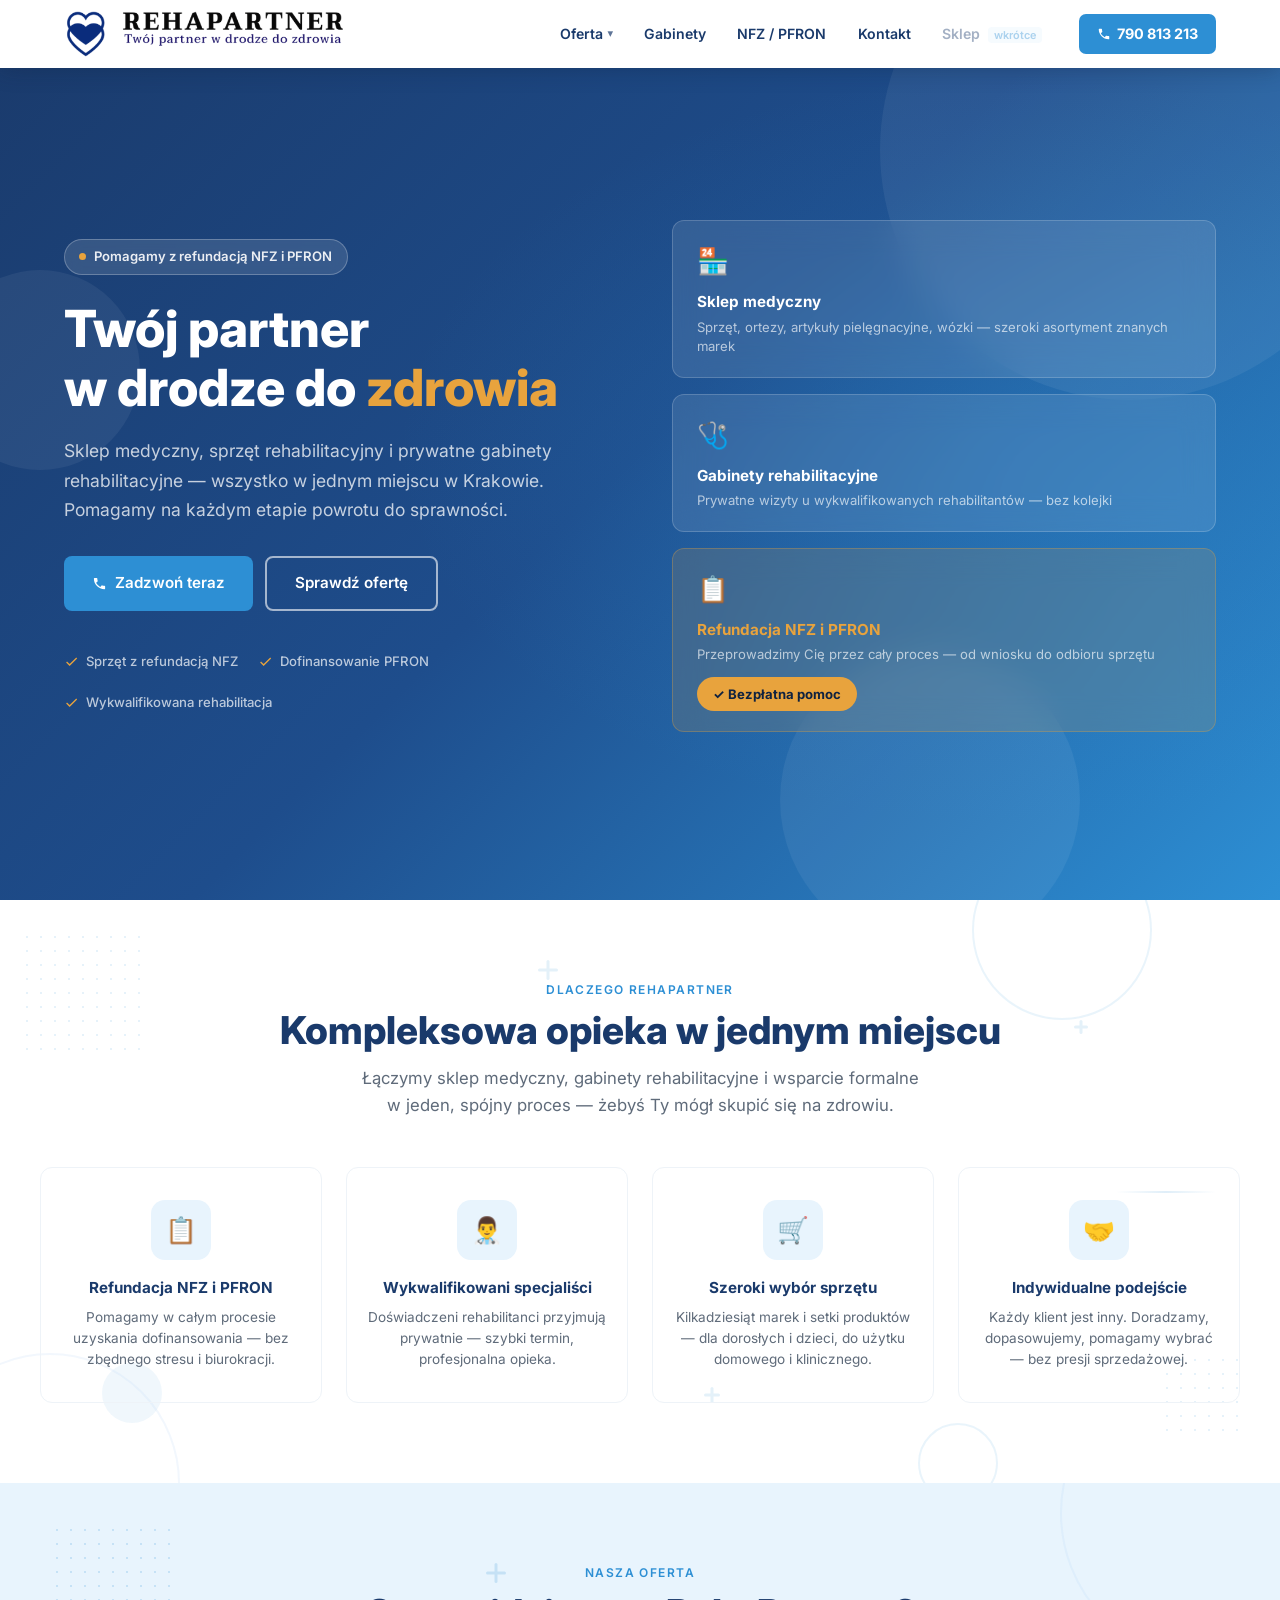
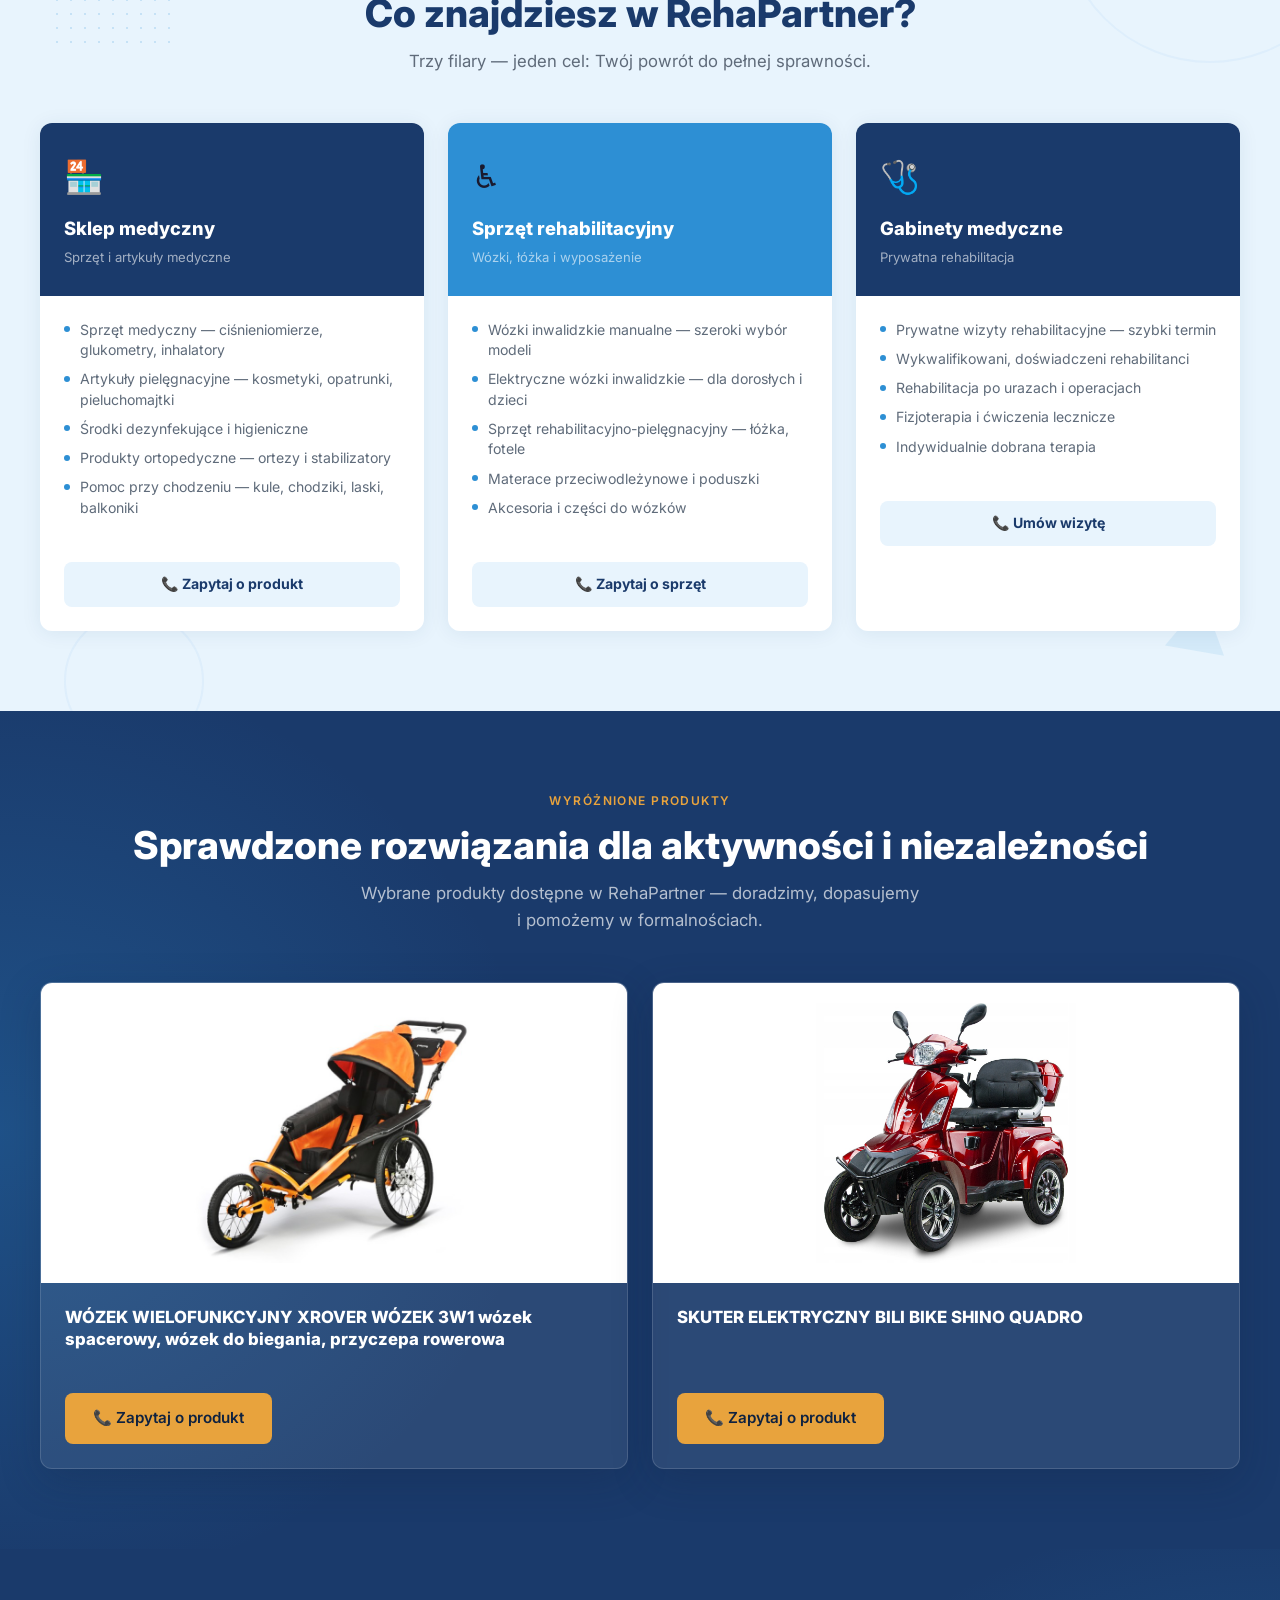
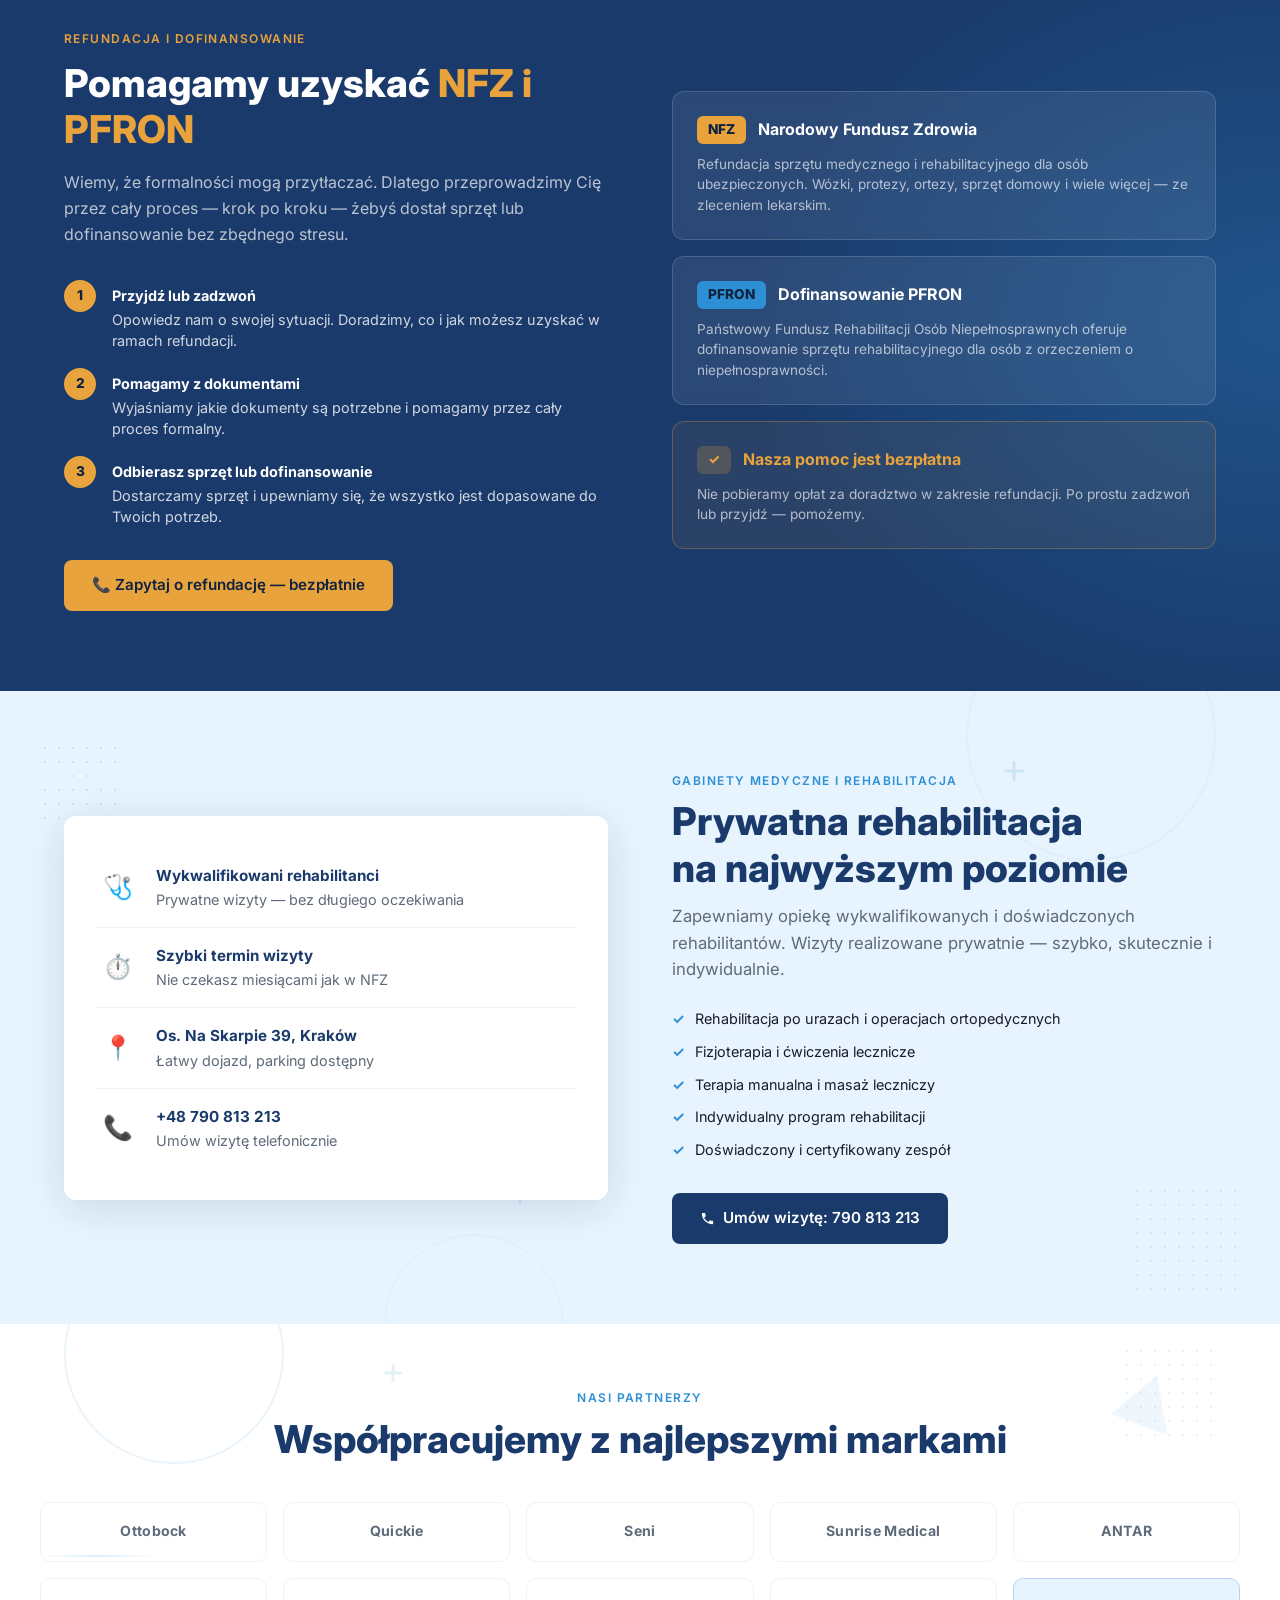
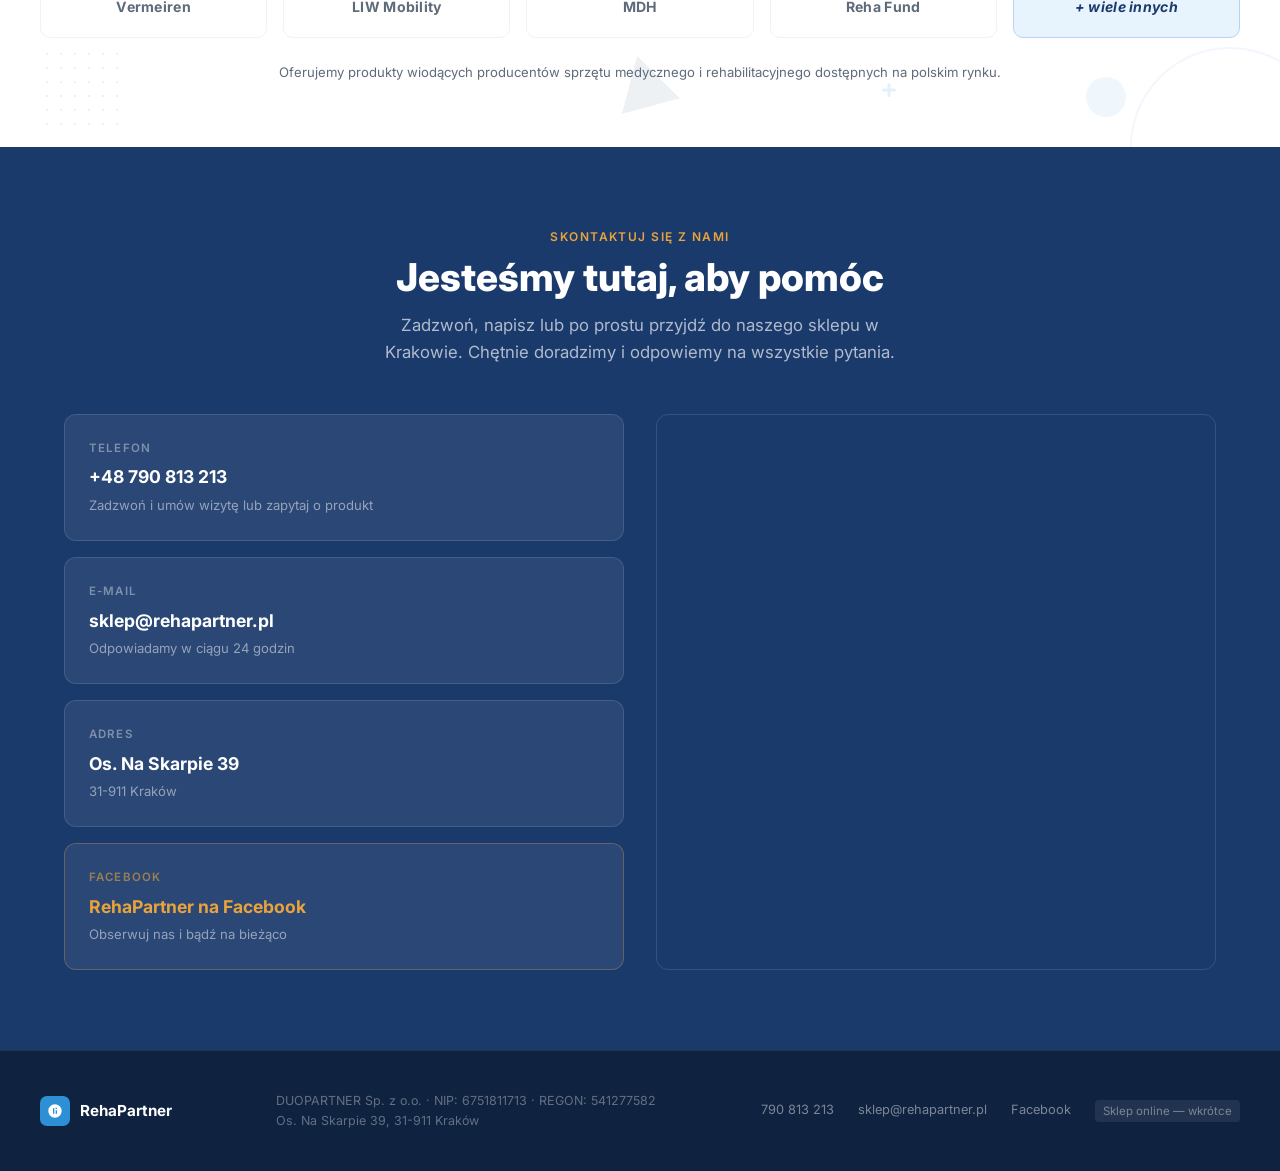
==== index.html @ 3d476398 "Rename rehapartner_index.html to index.html" ====
<!DOCTYPE html>
<html lang="pl">
<head>
  <meta charset="UTF-8" />
  <meta name="viewport" content="width=device-width, initial-scale=1.0" />
  <meta name="description" content="RehaPartner – sklep medyczny i gabinety rehabilitacyjne w Krakowie. Sprzęt ortopedyczny, wózki inwalidzkie, rehabilitacja prywatna. Pomagamy z refundacją NFZ i PFRON." />
  <title>RehaPartner – Sklep Medyczny i Gabinety Rehabilitacyjne | Kraków</title>
  <link rel="preconnect" href="https://fonts.googleapis.com" />
  <link rel="preconnect" href="https://fonts.gstatic.com" crossorigin />
  <link href="https://fonts.googleapis.com/css2?family=Inter:wght@400;500;600;700;800&display=swap" rel="stylesheet" />
  <style>
    /* ===================== RESET & ROOT ===================== */
    *, *::before, *::after { box-sizing: border-box; margin: 0; padding: 0; }
    :root {
      --navy:       #1A3A6B;
      --navy-dark:  #0F2240;
      --blue:       #2D8FD4;
      --blue-light: #E8F4FD;
      --blue-mid:   #B5D4F4;
      --white:      #FFFFFF;
      --text:       #1A1A2E;
      --text-muted: #5F6B7A;
      --gold:       #E8A33D;
      --radius:     12px;
      --shadow:     0 2px 20px rgba(26,58,107,0.08);
      --shadow-md:  0 8px 40px rgba(26,58,107,0.14);
      --transition: 0.22s ease;
      --font: 'Inter', system-ui, sans-serif;
    }
    html { scroll-behavior: smooth; }
    body { font-family: var(--font); color: var(--text); background: var(--white); line-height: 1.6; overflow-x: hidden; }
    img { max-width: 100%; display: block; }
    a { text-decoration: none; color: inherit; }
    ul { list-style: none; }

    /* ===================== TYPOGRAPHY ===================== */
    .eyebrow { font-size: 0.75rem; font-weight: 600; letter-spacing: 0.12em; text-transform: uppercase; color: var(--blue); margin-bottom: 0.5rem; }
    .section-title { font-size: clamp(1.6rem, 3vw, 2.4rem); font-weight: 800; color: var(--navy); line-height: 1.2; }
    .section-desc { font-size: 1.05rem; color: var(--text-muted); margin-top: 0.75rem; max-width: 560px; }

    /* ===================== BUTTONS ===================== */
    .btn { display: inline-flex; align-items: center; gap: 0.5rem; padding: 0.85rem 1.75rem; border-radius: 8px; font-weight: 600; font-size: 0.95rem; transition: all var(--transition); cursor: pointer; border: none; }
    .btn-primary { background: var(--blue); color: var(--white); }
    .btn-primary:hover { background: #2278b8; transform: translateY(-1px); box-shadow: 0 6px 24px rgba(45,143,212,0.35); }
    .btn-outline { background: transparent; color: var(--white); border: 2px solid rgba(255,255,255,0.6); }
    .btn-outline:hover { background: rgba(255,255,255,0.1); border-color: var(--white); }
    .btn-navy { background: var(--navy); color: var(--white); }
    .btn-navy:hover { background: var(--navy-dark); transform: translateY(-1px); }

    /* ===================== NAVBAR ===================== */
    .navbar {
      position: fixed; top: 0; left: 0; right: 0; z-index: 1000;
      background: var(--white);
      box-shadow: 0 2px 20px rgba(26,58,107,0.12);
      transition: all var(--transition);
    }
    .nav-inner {
      max-width: 1200px; margin: 0 auto; padding: 0 1.5rem;
      display: flex; align-items: center; gap: 1rem;
      height: 68px;
    }
    .nav-logo { display: flex; align-items: center; margin-right: auto; min-width: 0; }
    .nav-logo-img { width: clamp(190px, 22vw, 285px); height: auto; display: block; }
    .nav-links { display: flex; align-items: center; gap: 0.25rem; }
    .nav-link { padding: 0.5rem 0.85rem; color: var(--navy); font-size: 0.88rem; font-weight: 600; border-radius: 6px; transition: all var(--transition); white-space: nowrap; position: relative; }
    .nav-link:hover { color: var(--blue); background: var(--blue-light); }
    .nav-dropdown { position: relative; }
    .nav-dropdown-toggle { cursor: pointer; display: flex; align-items: center; gap: 0.3rem; }
    .nav-dropdown-toggle::after { content: '▾'; font-size: 0.7rem; opacity: 0.7; }
    .nav-dropdown-menu {
      position: absolute; top: calc(100% + 8px); left: 0;
      background: var(--white); border-radius: var(--radius); min-width: 210px;
      box-shadow: var(--shadow-md); overflow: hidden;
      opacity: 0; pointer-events: none; transform: translateY(-6px);
      transition: all var(--transition);
    }
    .nav-dropdown:hover .nav-dropdown-menu,
    .nav-dropdown.open .nav-dropdown-menu { opacity: 1; pointer-events: auto; transform: translateY(0); }
    .nav-dropdown-item { display: flex; align-items: center; gap: 0.6rem; padding: 0.75rem 1rem; color: var(--text); font-size: 0.88rem; font-weight: 500; transition: background var(--transition); }
    .nav-dropdown-item:hover { background: var(--blue-light); color: var(--navy); }
    .nav-dropdown-item-icon { width: 28px; height: 28px; background: var(--blue-light); border-radius: 6px; display: flex; align-items: center; justify-content: center; font-size: 0.85rem; flex-shrink: 0; }
    .nav-soon { font-size: 0.68rem; background: var(--blue-light); color: var(--blue); padding: 1px 6px; border-radius: 4px; margin-left: 0.25rem; }
    .nav-cta { display: flex; align-items: center; gap: 0.4rem; background: var(--blue); color: var(--white); padding: 0.55rem 1.1rem; border-radius: 7px; font-weight: 700; font-size: 0.9rem; transition: all var(--transition); white-space: nowrap; margin-left: 0.5rem; }
    .nav-cta:hover { background: #2278b8; transform: translateY(-1px); }
    .hamburger { display: none; flex-direction: column; gap: 5px; cursor: pointer; padding: 6px; margin-left: auto; }
    .hamburger span { width: 24px; height: 2px; background: var(--navy); border-radius: 2px; transition: all var(--transition); }
    .mobile-menu { display: none; background: var(--white); padding: 1rem 1.5rem 1.5rem; flex-direction: column; gap: 0.25rem; box-shadow: 0 16px 30px rgba(26,58,107,0.12); border-top: 1px solid #EEF3F8; }
    .mobile-menu.open { display: flex; }
    .mobile-link { color: var(--navy); padding: 0.65rem 0; font-size: 0.95rem; font-weight: 600; border-bottom: 1px solid #EEF3F8; }
    .mobile-link:last-child { border-bottom: none; }
    .mobile-cta { margin-top: 0.75rem; background: var(--blue); color: var(--white); text-align: center; padding: 0.85rem; border-radius: 8px; font-weight: 700; font-size: 1rem; }

    /* ===================== HERO ===================== */
    .hero {
      min-height: 100vh;
      background: linear-gradient(135deg, var(--navy) 0%, #1e4d8c 50%, #2D8FD4 100%);
      position: relative; overflow: hidden;
      display: flex; align-items: center; padding-top: 68px;
    }
    .hero::before {
      content: '';
      position: absolute; inset: 0;
      background: radial-gradient(ellipse 70% 60% at 80% 50%, rgba(45,143,212,0.25) 0%, transparent 70%);
      pointer-events: none;
    }
    .hero-shapes { position: absolute; inset: 0; pointer-events: none; overflow: hidden; }
    .hero-shape { position: absolute; border-radius: 50%; opacity: 0.06; background: var(--white); }
    .hero-shape-1 { width: 500px; height: 500px; top: -100px; right: -100px; }
    .hero-shape-2 { width: 300px; height: 300px; bottom: -50px; right: 200px; }
    .hero-shape-3 { width: 200px; height: 200px; top: 30%; left: -60px; }
    .hero-inner { max-width: 1200px; margin: 0 auto; padding: 5rem 1.5rem 6rem; display: grid; grid-template-columns: 1fr 1fr; gap: 4rem; align-items: center; position: relative; z-index: 1; }
    .hero-badge { display: inline-flex; align-items: center; gap: 0.5rem; background: rgba(255,255,255,0.12); border: 1px solid rgba(255,255,255,0.25); border-radius: 100px; padding: 0.4rem 0.9rem; font-size: 0.82rem; font-weight: 600; color: rgba(255,255,255,0.9); margin-bottom: 1.5rem; backdrop-filter: blur(8px); }
    .hero-badge-dot { width: 7px; height: 7px; background: var(--gold); border-radius: 50%; flex-shrink: 0; }
    .hero-title { font-size: clamp(2rem, 4vw, 3.2rem); font-weight: 800; color: var(--white); line-height: 1.15; margin-bottom: 1.25rem; }
    .hero-title span { color: var(--gold); }
    .hero-subtitle { font-size: 1.1rem; color: rgba(255,255,255,0.75); line-height: 1.65; margin-bottom: 2rem; }
    .hero-actions { display: flex; flex-wrap: wrap; gap: 0.75rem; margin-bottom: 2.5rem; }
    .hero-trust { display: flex; flex-wrap: wrap; gap: 1.25rem; }
    .hero-trust-item { display: flex; align-items: center; gap: 0.45rem; font-size: 0.82rem; color: rgba(255,255,255,0.7); font-weight: 500; }
    .hero-trust-item svg { width: 15px; height: 15px; fill: var(--gold); flex-shrink: 0; }
    .hero-visual { display: flex; flex-direction: column; gap: 1rem; }
    .hero-card { background: rgba(255,255,255,0.1); backdrop-filter: blur(16px); border: 1px solid rgba(255,255,255,0.18); border-radius: var(--radius); padding: 1.25rem 1.5rem; }
    .hero-card-icon { font-size: 1.6rem; margin-bottom: 0.5rem; }
    .hero-card-title { font-size: 0.95rem; font-weight: 700; color: var(--white); margin-bottom: 0.2rem; }
    .hero-card-desc { font-size: 0.82rem; color: rgba(255,255,255,0.65); line-height: 1.5; }
    .hero-nfz-pill { display: inline-flex; align-items: center; gap: 0.5rem; background: var(--gold); color: var(--navy-dark); border-radius: 100px; padding: 0.4rem 1rem; font-size: 0.82rem; font-weight: 700; margin-top: 0.75rem; }

    /* Wave divider */
    .wave-divider { display: block; width: 100%; overflow: hidden; line-height: 0; background: var(--navy); }
    .wave-divider svg { width: 100%; height: 60px; display: block; }

    /* ===================== SECTIONS SHARED ===================== */
    .section { padding: 5rem 1.5rem; }
    .section-inner { max-width: 1200px; margin: 0 auto; }
    .section-header { margin-bottom: 3rem; }
    .section-header.centered { text-align: center; }
    .section-header.centered .section-desc { margin: 0.75rem auto 0; }

    /* ===================== WYRÓŻNIKI ===================== */
    .features { background: var(--white); }
    .features-grid { display: grid; grid-template-columns: repeat(4, 1fr); gap: 1.5rem; }
    .feature-card { text-align: center; padding: 2rem 1.25rem; border-radius: var(--radius); border: 1px solid #EEF3F8; transition: all var(--transition); }
    .feature-card:hover { box-shadow: var(--shadow-md); transform: translateY(-3px); border-color: var(--blue-mid); }
    .feature-icon { width: 60px; height: 60px; background: var(--blue-light); border-radius: 14px; display: flex; align-items: center; justify-content: center; margin: 0 auto 1rem; font-size: 1.6rem; }
    .feature-title { font-size: 0.95rem; font-weight: 700; color: var(--navy); margin-bottom: 0.4rem; }
    .feature-desc { font-size: 0.85rem; color: var(--text-muted); line-height: 1.55; }

    /* ===================== OFERTA ===================== */
    .oferta { background: var(--blue-light); position: relative; }
    .oferta .section-inner { position: relative; z-index: 1; }
    .oferta-grid { display: grid; grid-template-columns: repeat(3, 1fr); gap: 1.5rem; }
    .oferta-card { background: var(--white); border-radius: var(--radius); overflow: hidden; box-shadow: var(--shadow); transition: all var(--transition); }
    .oferta-card:hover { transform: translateY(-4px); box-shadow: var(--shadow-md); }
    .oferta-card-top { background: var(--navy); padding: 1.75rem 1.5rem; }
    .oferta-card-icon { font-size: 2rem; margin-bottom: 0.75rem; }
    .oferta-card-title { font-size: 1.15rem; font-weight: 800; color: var(--white); }
    .oferta-card-subtitle { font-size: 0.82rem; color: rgba(255,255,255,0.6); margin-top: 0.2rem; }
    .oferta-card-body { padding: 1.5rem; }
    .oferta-list { display: flex; flex-direction: column; gap: 0.55rem; }
    .oferta-list li { display: flex; align-items: flex-start; gap: 0.6rem; font-size: 0.88rem; color: var(--text-muted); line-height: 1.45; }
    .oferta-list li::before { content: ''; width: 6px; height: 6px; background: var(--blue); border-radius: 50%; flex-shrink: 0; margin-top: 0.45em; }
    .oferta-card-cta { display: block; margin: 1.25rem 1.5rem 1.5rem; padding: 0.7rem; background: var(--blue-light); color: var(--navy); font-weight: 700; font-size: 0.88rem; border-radius: 8px; text-align: center; transition: all var(--transition); }
    .oferta-card-cta:hover { background: var(--blue); color: var(--white); }

    /* ===================== NFZ BANER ===================== */
    .nfz-section { background: var(--navy); position: relative; overflow: hidden; }
    .nfz-section::before { content: ''; position: absolute; inset: 0; background: radial-gradient(ellipse 60% 80% at 100% 50%, rgba(45,143,212,0.3) 0%, transparent 70%); pointer-events: none; }
    .nfz-inner { max-width: 1200px; margin: 0 auto; padding: 5rem 1.5rem; position: relative; z-index: 1; display: grid; grid-template-columns: 1fr 1fr; gap: 4rem; align-items: center; }
    .nfz-eyebrow { font-size: 0.75rem; font-weight: 600; letter-spacing: 0.12em; text-transform: uppercase; color: var(--gold); margin-bottom: 0.75rem; }
    .nfz-title { font-size: clamp(1.6rem, 3vw, 2.4rem); font-weight: 800; color: var(--white); line-height: 1.2; margin-bottom: 1rem; }
    .nfz-title span { color: var(--gold); }
    .nfz-desc { font-size: 1rem; color: rgba(255,255,255,0.7); line-height: 1.65; margin-bottom: 2rem; }
    .nfz-steps { display: flex; flex-direction: column; gap: 1rem; margin-bottom: 2rem; }
    .nfz-step { display: flex; align-items: flex-start; gap: 1rem; }
    .nfz-step-num { width: 32px; height: 32px; background: var(--gold); color: var(--navy-dark); border-radius: 50%; display: flex; align-items: center; justify-content: center; font-weight: 800; font-size: 0.85rem; flex-shrink: 0; }
    .nfz-step-text { font-size: 0.9rem; color: rgba(255,255,255,0.8); line-height: 1.5; padding-top: 0.35rem; }
    .nfz-step-text strong { color: var(--white); display: block; font-weight: 700; margin-bottom: 0.1rem; }
    .nfz-cards { display: flex; flex-direction: column; gap: 1rem; }
    .nfz-card { background: rgba(255,255,255,0.08); border: 1px solid rgba(255,255,255,0.15); border-radius: var(--radius); padding: 1.5rem; backdrop-filter: blur(8px); }
    .nfz-card-header { display: flex; align-items: center; gap: 0.75rem; margin-bottom: 0.6rem; }
    .nfz-card-badge { background: var(--gold); color: var(--navy-dark); font-weight: 800; font-size: 0.85rem; padding: 0.2rem 0.7rem; border-radius: 6px; }
    .nfz-card-title { font-weight: 700; color: var(--white); font-size: 1rem; }
    .nfz-card-desc { font-size: 0.85rem; color: rgba(255,255,255,0.65); line-height: 1.5; }

    /* ===================== WYRÓŻNIONE PRODUKTY ===================== */
    .featured-products { background: var(--navy); position: relative; overflow: hidden; }
    .featured-products::before { content: ''; position: absolute; inset: 0; background: radial-gradient(ellipse 60% 80% at 0% 50%, rgba(45,143,212,0.28) 0%, transparent 70%); pointer-events: none; }
    .featured-products .section-inner { position: relative; z-index: 1; }
    .featured-products .section-title { color: var(--white); }
    .featured-products .section-desc { color: rgba(255,255,255,0.68); }
    .featured-grid { display: grid; grid-template-columns: repeat(2, 1fr); gap: 1.5rem; }
    .featured-card { background: rgba(255,255,255,0.08); border: 1px solid rgba(255,255,255,0.14); border-radius: var(--radius); overflow: hidden; box-shadow: 0 12px 40px rgba(15,34,64,0.24); transition: all var(--transition); }
    .featured-card:hover { transform: translateY(-4px); background: rgba(255,255,255,0.11); border-color: rgba(255,255,255,0.22); }
    .featured-image { height: 300px; background: var(--white); overflow: hidden; }
    .featured-image img { width: 100%; height: 100%; object-fit: contain; padding: 1.25rem; }
    .featured-body { padding: 1.5rem; display: flex; flex-direction: column; align-items: flex-start; gap: 1.25rem; }
    .featured-title { min-height: 3.9em; font-size: 1.05rem; font-weight: 800; color: var(--white); line-height: 1.3; }
    .featured-card .btn { background: var(--gold); color: var(--navy-dark); }
    .featured-card .btn:hover { background: #f0b45a; box-shadow: 0 6px 24px rgba(232,163,61,0.28); }

    /* ===================== MARKI ===================== */
    .marki { background: var(--white); padding: 4rem 1.5rem; }
    .marki-inner { max-width: 1200px; margin: 0 auto; }
    .marki-header { text-align: center; margin-bottom: 2.5rem; }
    .marki-grid { display: grid; grid-template-columns: repeat(5, 1fr); gap: 1rem; align-items: center; }
    .marka-item { display: flex; align-items: center; justify-content: center; padding: 1rem 1.5rem; border: 1px solid #EEF3F8; border-radius: 10px; font-weight: 700; font-size: 0.88rem; color: var(--text-muted); transition: all var(--transition); min-height: 60px; letter-spacing: 0.02em; }
    .marka-item:hover { border-color: var(--blue-mid); color: var(--navy); background: var(--blue-light); }
    .marki-note { text-align: center; margin-top: 1.5rem; font-size: 0.82rem; color: var(--text-muted); }

    /* ===================== GABINETY ===================== */
    .gabinety { background: var(--blue-light); position: relative; }
    .gabinety-inner { max-width: 1200px; margin: 0 auto; padding: 5rem 1.5rem; display: grid; grid-template-columns: 1fr 1fr; gap: 4rem; align-items: center; position: relative; z-index: 1; }
    .gabinety-visual { background: var(--white); border-radius: var(--radius); padding: 2rem; box-shadow: var(--shadow-md); }
    .gabinety-stat { display: flex; align-items: center; gap: 1rem; padding: 1rem 0; border-bottom: 1px solid #EEF3F8; }
    .gabinety-stat:last-child { border-bottom: none; }
    .gabinety-stat-icon { font-size: 1.5rem; width: 44px; text-align: center; flex-shrink: 0; }
    .gabinety-stat-text { font-size: 0.9rem; color: var(--text-muted); }
    .gabinety-stat-text strong { display: block; color: var(--navy); font-weight: 700; font-size: 0.95rem; }
    .gabinety-content .section-desc { margin-bottom: 1.5rem; }
    .gabinety-features { display: flex; flex-direction: column; gap: 0.6rem; margin-bottom: 2rem; }
    .gabinety-feature { display: flex; align-items: center; gap: 0.6rem; font-size: 0.9rem; color: var(--text); }
    .gabinety-feature::before { content: '✓'; color: var(--blue); font-weight: 700; flex-shrink: 0; }

    /* ===================== KONTAKT ===================== */
    .kontakt { background: var(--navy); }
    .kontakt-inner { max-width: 1200px; margin: 0 auto; padding: 5rem 1.5rem; }
    .kontakt-header { text-align: center; margin-bottom: 3rem; }
    .kontakt-header .section-title { color: var(--white); }
    .kontakt-header .section-desc { color: rgba(255,255,255,0.65); margin: 0.75rem auto 0; }
    .kontakt-grid { display: grid; grid-template-columns: 1fr 1fr; gap: 2rem; }
    .kontakt-info { display: flex; flex-direction: column; gap: 1rem; }
    .kontakt-card { background: rgba(255,255,255,0.07); border: 1px solid rgba(255,255,255,0.12); border-radius: var(--radius); padding: 1.5rem; transition: all var(--transition); }
    .kontakt-card:hover { background: rgba(255,255,255,0.11); }
    .kontakt-card-label { font-size: 0.72rem; font-weight: 600; letter-spacing: 0.1em; text-transform: uppercase; color: rgba(255,255,255,0.4); margin-bottom: 0.4rem; }
    .kontakt-card-value { font-size: 1.1rem; font-weight: 700; color: var(--white); }
    .kontakt-card-value a { color: var(--white); }
    .kontakt-card-value a:hover { color: var(--gold); }
    .kontakt-card-sub { font-size: 0.82rem; color: rgba(255,255,255,0.5); margin-top: 0.2rem; }
    .kontakt-map { border-radius: var(--radius); overflow: hidden; height: 100%; min-height: 300px; border: 1px solid rgba(255,255,255,0.12); }
    .kontakt-map iframe { width: 100%; height: 100%; min-height: 300px; border: none; display: block; }

    /* ===================== FOOTER ===================== */
    .footer { background: var(--navy-dark); padding: 2.5rem 1.5rem; border-top: 1px solid rgba(255,255,255,0.08); }
    .footer-inner { max-width: 1200px; margin: 0 auto; display: flex; flex-wrap: wrap; align-items: center; justify-content: space-between; gap: 1.5rem; }
    .footer-logo { display: flex; align-items: center; gap: 0.6rem; }
    .footer-logo-icon { width: 30px; height: 30px; background: var(--blue); border-radius: 7px; display: flex; align-items: center; justify-content: center; }
    .footer-logo-icon svg { width: 16px; height: 16px; fill: white; }
    .footer-logo-name { font-weight: 700; color: var(--white); font-size: 0.95rem; }
    .footer-meta { font-size: 0.78rem; color: rgba(255,255,255,0.35); }
    .footer-links { display: flex; gap: 1.5rem; }
    .footer-link { font-size: 0.8rem; color: rgba(255,255,255,0.45); transition: color var(--transition); }
    .footer-link:hover { color: rgba(255,255,255,0.8); }
    .footer-soon { font-size: 0.72rem; background: rgba(255,255,255,0.08); color: rgba(255,255,255,0.4); padding: 2px 8px; border-radius: 4px; }

    /* ===================== RESPONSIVE ===================== */
    /* ===================== DEKORACYJNE TŁA ===================== */
    .bg-decor { position: absolute; pointer-events: none; overflow: hidden; inset: 0; z-index: 0; }
    .bg-decor > * { position: absolute; }

    /* Krzyżyki / plusy */
    .decor-cross { width: 20px; height: 20px; opacity: 0.12; }
    .decor-cross::before, .decor-cross::after { content: ''; position: absolute; background: var(--blue); border-radius: 2px; }
    .decor-cross::before { width: 100%; height: 3px; top: 50%; left: 0; transform: translateY(-50%); }
    .decor-cross::after  { width: 3px; height: 100%; left: 50%; top: 0; transform: translateX(-50%); }

    /* Kółka */
    .decor-circle { border-radius: 50%; border: 2px solid var(--blue); opacity: 0.1; }
    .decor-circle.filled { background: var(--blue); border: none; opacity: 0.07; }

    /* Siatka kropek */
    .decor-dots {
      width: 120px; height: 120px;
      background-image: radial-gradient(circle, var(--blue) 1.5px, transparent 1.5px);
      background-size: 14px 14px;
      opacity: 0.12;
    }

    /* Fala / łuk */
    .decor-arc { border-radius: 50%; border: 2px solid var(--blue-mid); opacity: 0.18; }

    /* Trójkąt */
    .decor-tri { width: 0; height: 0; opacity: 0.07; border-left: 30px solid transparent; border-right: 30px solid transparent; border-bottom: 52px solid var(--blue); }

    /* Linia */
    .decor-line { height: 2px; background: linear-gradient(90deg, transparent, var(--blue), transparent); opacity: 0.15; border-radius: 2px; }

    /* sekcje z position:relative dla bg-decor */
    .features, .marki { position: relative; }
    .features .section-inner, .marki .marki-inner { position: relative; z-index: 1; }

    @media (max-width: 1024px) {
      .features-grid { grid-template-columns: repeat(2, 1fr); }
      .marki-grid { grid-template-columns: repeat(3, 1fr); }
    }
    @media (max-width: 768px) {
      .nav-links, .nav-cta { display: none; }
      .hamburger { display: flex; }
      .hero-inner { grid-template-columns: 1fr; gap: 2rem; padding: 3rem 1.5rem 4rem; }
      .hero-visual { display: none; }
      .oferta-grid { grid-template-columns: 1fr; }
      .nfz-inner { grid-template-columns: 1fr; gap: 2rem; padding: 3rem 1.5rem; }
      .featured-grid { grid-template-columns: 1fr; }
      .featured-image { height: 260px; }
      .featured-title { min-height: auto; }
      .gabinety-inner { grid-template-columns: 1fr; gap: 2rem; padding: 3rem 1.5rem; }
      .kontakt-grid { grid-template-columns: 1fr; }
      .features-grid { grid-template-columns: 1fr 1fr; }
      .marki-grid { grid-template-columns: repeat(2, 1fr); }
      .footer-inner { flex-direction: column; text-align: center; }
      .footer-links { flex-wrap: wrap; justify-content: center; }
    }
    @media (max-width: 480px) {
      .features-grid { grid-template-columns: 1fr; }
      .hero-title { font-size: 1.85rem; }
      .hero-actions { flex-direction: column; }
      .hero-actions .btn { justify-content: center; }
    }
    @media (prefers-reduced-motion: reduce) {
      *, *::before, *::after { transition: none !important; animation: none !important; }
    }
  </style>
</head>
<body>

<!-- ==================== NAVBAR ==================== -->
<nav class="navbar" id="navbar">
  <div class="nav-inner">
    <a href="#" class="nav-logo" aria-label="RehaPartner – strona główna">
      <img class="nav-logo-img" src="[data-uri]" alt="RehaPartner – Twój partner w drodze do zdrowia" />
    </a>

    <ul class="nav-links">
      <li class="nav-dropdown">
        <span class="nav-link nav-dropdown-toggle">Oferta</span>
        <div class="nav-dropdown-menu">
          <a href="#gabinety" class="nav-dropdown-item">
            <span class="nav-dropdown-item-icon">🩺</span> Gabinety rehabilitacyjne
          </a>
          <a href="#oferta" class="nav-dropdown-item">
            <span class="nav-dropdown-item-icon">♿</span> Sprzęt rehabilitacyjny
          </a>
        </div>
      </li>
      <li><a href="#gabinety" class="nav-link">Gabinety</a></li>
      <li><a href="#nfz" class="nav-link">NFZ / PFRON</a></li>
      <li><a href="#kontakt" class="nav-link">Kontakt</a></li>
      <li>
        <a href="#" class="nav-link" style="opacity:0.4; pointer-events:none;">
          Sklep <span class="nav-soon">wkrótce</span>
        </a>
      </li>
    </ul>

    <a href="tel:+48790813213" class="nav-cta">
      <svg width="14" height="14" viewBox="0 0 24 24" fill="white"><path d="M6.6 10.8c1.4 2.8 3.8 5.1 6.6 6.6l2.2-2.2c.3-.3.7-.4 1-.2 1.1.4 2.3.6 3.6.6.6 0 1 .4 1 1V20c0 .6-.4 1-1 1-9.4 0-17-7.6-17-17 0-.6.4-1 1-1h3.5c.6 0 1 .4 1 1 0 1.3.2 2.5.6 3.6.1.3 0 .7-.2 1L6.6 10.8z"/></svg>
      790 813 213
    </a>

    <button class="hamburger" id="hamburger" aria-label="Menu" aria-expanded="false">
      <span></span><span></span><span></span>
    </button>
  </div>

  <div class="mobile-menu" id="mobile-menu">
    <a href="#gabinety" class="mobile-link">🩺 Gabinety rehabilitacyjne</a>
    <a href="#nfz" class="mobile-link">📋 NFZ / PFRON</a>
    <a href="#marki" class="mobile-link">🏷️ Nasze marki</a>
    <a href="#kontakt" class="mobile-link">📍 Kontakt</a>
    <a href="tel:+48790813213" class="mobile-cta">📞 Zadzwoń: 790 813 213</a>
  </div>
</nav>

<!-- ==================== HERO ==================== -->
<section class="hero" id="hero">
  <div class="hero-shapes">
    <div class="hero-shape hero-shape-1"></div>
    <div class="hero-shape hero-shape-2"></div>
    <div class="hero-shape hero-shape-3"></div>
  </div>
  <div class="hero-inner">
    <div class="hero-content">
      <div class="hero-badge">
        <span class="hero-badge-dot"></span>
        Pomagamy z refundacją NFZ i PFRON
      </div>
      <h1 class="hero-title">
        Twój partner<br>
        w drodze do <span>zdrowia</span>
      </h1>
      <p class="hero-subtitle">
        Sklep medyczny, sprzęt rehabilitacyjny i prywatne gabinety rehabilitacyjne — wszystko w jednym miejscu w Krakowie. Pomagamy na każdym etapie powrotu do sprawności.
      </p>
      <div class="hero-actions">
        <a href="tel:+48790813213" class="btn btn-primary">
          <svg width="15" height="15" viewBox="0 0 24 24" fill="currentColor"><path d="M6.6 10.8c1.4 2.8 3.8 5.1 6.6 6.6l2.2-2.2c.3-.3.7-.4 1-.2 1.1.4 2.3.6 3.6.6.6 0 1 .4 1 1V20c0 .6-.4 1-1 1-9.4 0-17-7.6-17-17 0-.6.4-1 1-1h3.5c.6 0 1 .4 1 1 0 1.3.2 2.5.6 3.6.1.3 0 .7-.2 1L6.6 10.8z"/></svg>
          Zadzwoń teraz
        </a>
        <a href="#oferta" class="btn btn-outline">Sprawdź ofertę</a>
      </div>
      <div class="hero-trust">
        <span class="hero-trust-item">
          <svg viewBox="0 0 24 24"><path d="M9 16.17L4.83 12l-1.42 1.41L9 19 21 7l-1.41-1.41z"/></svg>
          Sprzęt z refundacją NFZ
        </span>
        <span class="hero-trust-item">
          <svg viewBox="0 0 24 24"><path d="M9 16.17L4.83 12l-1.42 1.41L9 19 21 7l-1.41-1.41z"/></svg>
          Dofinansowanie PFRON
        </span>
        <span class="hero-trust-item">
          <svg viewBox="0 0 24 24"><path d="M9 16.17L4.83 12l-1.42 1.41L9 19 21 7l-1.41-1.41z"/></svg>
          Wykwalifikowana rehabilitacja
        </span>
      </div>
    </div>

    <div class="hero-visual">
      <div class="hero-card">
        <div class="hero-card-icon">🏪</div>
        <div class="hero-card-title">Sklep medyczny</div>
        <div class="hero-card-desc">Sprzęt, ortezy, artykuły pielęgnacyjne, wózki — szeroki asortyment znanych marek</div>
      </div>
      <div class="hero-card">
        <div class="hero-card-icon">🩺</div>
        <div class="hero-card-title">Gabinety rehabilitacyjne</div>
        <div class="hero-card-desc">Prywatne wizyty u wykwalifikowanych rehabilitantów — bez kolejki</div>
      </div>
      <div class="hero-card" style="background: rgba(232,163,61,0.15); border-color: rgba(232,163,61,0.3);">
        <div class="hero-card-icon">📋</div>
        <div class="hero-card-title" style="color: var(--gold);">Refundacja NFZ i PFRON</div>
        <div class="hero-card-desc">Przeprowadzimy Cię przez cały proces — od wniosku do odbioru sprzętu</div>
        <div class="hero-nfz-pill">✓ Bezpłatna pomoc</div>
      </div>
    </div>
  </div>
</section>

<!-- ==================== WYRÓŻNIKI ==================== -->
<section class="section features" id="o-nas">
  <!-- Dekoracje tła -->
  <div class="bg-decor" aria-hidden="true">
    <!-- Siatki kropek -->
    <div class="decor-dots" style="top:30px; left:20px;"></div>
    <div class="decor-dots" style="bottom:40px; right:30px; width:90px; height:90px;"></div>
    <!-- Kółka -->
    <div class="decor-circle" style="width:180px;height:180px; top:-60px; right:10%;"></div>
    <div class="decor-circle filled" style="width:60px;height:60px; bottom:60px; left:8%;"></div>
    <div class="decor-circle" style="width:80px;height:80px; bottom:-20px; right:22%;"></div>
    <!-- Krzyżyki -->
    <div class="decor-cross" style="top:60px; left:42%;"></div>
    <div class="decor-cross" style="top:120px; right:15%; width:14px;height:14px;"></div>
    <div class="decor-cross" style="bottom:80px; left:55%; width:16px;height:16px;"></div>
    <!-- Łuki -->
    <div class="decor-arc" style="width:260px;height:260px; bottom:-130px; left:-80px;"></div>
    <!-- Linia dekoracyjna -->
    <div class="decor-line" style="width:100px; top:50%; right:5%;"></div>
  </div>
  <div class="section-inner">
    <div class="section-header centered">
      <p class="eyebrow">Dlaczego RehaPartner</p>
      <h2 class="section-title">Kompleksowa opieka w jednym miejscu</h2>
      <p class="section-desc">Łączymy sklep medyczny, gabinety rehabilitacyjne i wsparcie formalne w jeden, spójny proces — żebyś Ty mógł skupić się na zdrowiu.</p>
    </div>
    <div class="features-grid">
      <div class="feature-card">
        <div class="feature-icon">📋</div>
        <div class="feature-title">Refundacja NFZ i PFRON</div>
        <p class="feature-desc">Pomagamy w całym procesie uzyskania dofinansowania — bez zbędnego stresu i biurokracji.</p>
      </div>
      <div class="feature-card">
        <div class="feature-icon">👨‍⚕️</div>
        <div class="feature-title">Wykwalifikowani specjaliści</div>
        <p class="feature-desc">Doświadczeni rehabilitanci przyjmują prywatnie — szybki termin, profesjonalna opieka.</p>
      </div>
      <div class="feature-card">
        <div class="feature-icon">🛒</div>
        <div class="feature-title">Szeroki wybór sprzętu</div>
        <p class="feature-desc">Kilkadziesiąt marek i setki produktów — dla dorosłych i dzieci, do użytku domowego i klinicznego.</p>
      </div>
      <div class="feature-card">
        <div class="feature-icon">🤝</div>
        <div class="feature-title">Indywidualne podejście</div>
        <p class="feature-desc">Każdy klient jest inny. Doradzamy, dopasowujemy, pomagamy wybrać — bez presji sprzedażowej.</p>
      </div>
    </div>
  </div>
</section>

<!-- ==================== OFERTA ==================== -->
<section class="section oferta" id="oferta">
  <div class="bg-decor" aria-hidden="true">
    <div class="decor-circle" style="width:300px;height:300px; top:-120px; right:-80px; border-color: var(--blue-mid); opacity:0.2;"></div>
    <div class="decor-circle" style="width:140px;height:140px; bottom:-40px; left:5%; border-color: var(--blue-mid); opacity:0.2;"></div>
    <div class="decor-dots" style="top:40px; left:50px; opacity:0.18;"></div>
    <div class="decor-cross" style="bottom:100px; right:10%; width:22px;height:22px; opacity:0.18;"></div>
    <div class="decor-cross" style="top:80px; left:38%; opacity:0.18;"></div>
    <div class="decor-line" style="width:80px; top:40%; left:2%; transform:rotate(90deg); opacity:0.2;"></div>
    <div class="decor-tri" style="bottom:60px; right:4%; border-bottom-color:var(--blue); opacity:0.1; transform:rotate(10deg);"></div>
  </div>
  <div class="section-inner">
    <div class="section-header centered">
      <p class="eyebrow">Nasza oferta</p>
      <h2 class="section-title">Co znajdziesz w RehaPartner?</h2>
      <p class="section-desc">Trzy filary — jeden cel: Twój powrót do pełnej sprawności.</p>
    </div>
    <div class="oferta-grid">

      <div class="oferta-card">
        <div class="oferta-card-top">
          <div class="oferta-card-icon">🏪</div>
          <div class="oferta-card-title">Sklep medyczny</div>
          <div class="oferta-card-subtitle">Sprzęt i artykuły medyczne</div>
        </div>
        <div class="oferta-card-body">
          <ul class="oferta-list">
            <li>Sprzęt medyczny — ciśnieniomierze, glukometry, inhalatory</li>
            <li>Artykuły pielęgnacyjne — kosmetyki, opatrunki, pieluchomajtki</li>
            <li>Środki dezynfekujące i higieniczne</li>
            <li>Produkty ortopedyczne — ortezy i stabilizatory</li>
            <li>Pomoc przy chodzeniu — kule, chodziki, laski, balkoniki</li>
          </ul>
        </div>
        <a href="tel:+48790813213" class="oferta-card-cta">📞 Zapytaj o produkt</a>
      </div>

      <div class="oferta-card">
        <div class="oferta-card-top" style="background: var(--blue);">
          <div class="oferta-card-icon">♿</div>
          <div class="oferta-card-title">Sprzęt rehabilitacyjny</div>
          <div class="oferta-card-subtitle">Wózki, łóżka i wyposażenie</div>
        </div>
        <div class="oferta-card-body">
          <ul class="oferta-list">
            <li>Wózki inwalidzkie manualne — szeroki wybór modeli</li>
            <li>Elektryczne wózki inwalidzkie — dla dorosłych i dzieci</li>
            <li>Sprzęt rehabilitacyjno-pielęgnacyjny — łóżka, fotele</li>
            <li>Materace przeciwodleżynowe i poduszki</li>
            <li>Akcesoria i części do wózków</li>
          </ul>
        </div>
        <a href="tel:+48790813213" class="oferta-card-cta">📞 Zapytaj o sprzęt</a>
      </div>

      <div class="oferta-card">
        <div class="oferta-card-top">
          <div class="oferta-card-icon">🩺</div>
          <div class="oferta-card-title">Gabinety medyczne</div>
          <div class="oferta-card-subtitle">Prywatna rehabilitacja</div>
        </div>
        <div class="oferta-card-body">
          <ul class="oferta-list">
            <li>Prywatne wizyty rehabilitacyjne — szybki termin</li>
            <li>Wykwalifikowani, doświadczeni rehabilitanci</li>
            <li>Rehabilitacja po urazach i operacjach</li>
            <li>Fizjoterapia i ćwiczenia lecznicze</li>
            <li>Indywidualnie dobrana terapia</li>
          </ul>
        </div>
        <a href="tel:+48790813213" class="oferta-card-cta">📞 Umów wizytę</a>
      </div>

    </div>
  </div>
</section>

<!-- ==================== WYRÓŻNIONE PRODUKTY ==================== -->
<section class="section featured-products" id="wyroznione-produkty">
  <div class="section-inner">
    <div class="section-header centered">
      <p class="nfz-eyebrow">Wyróżnione produkty</p>
      <h2 class="section-title">Sprawdzone rozwiązania dla aktywności i niezależności</h2>
      <p class="section-desc">Wybrane produkty dostępne w RehaPartner — doradzimy, dopasujemy i pomożemy w formalnościach.</p>
    </div>
    <div class="featured-grid">
      <article class="featured-card">
        <div class="featured-image">
          <img src="[data-uri]" alt="Wózek wielofunkcyjny XROVER 3W1" loading="lazy" />
        </div>
        <div class="featured-body">
          <h3 class="featured-title">WÓZEK WIELOFUNKCYJNY XROVER WÓZEK 3W1 wózek spacerowy, wózek do biegania, przyczepa rowerowa</h3>
          <a href="tel:+48790813213" class="btn">📞 Zapytaj o produkt</a>
        </div>
      </article>

      <article class="featured-card">
        <div class="featured-image">
          <img src="[data-uri]" alt="Skuter elektryczny Bili Bike Shino Quadro" loading="lazy" />
        </div>
        <div class="featured-body">
          <h3 class="featured-title">SKUTER ELEKTRYCZNY BILI BIKE SHINO QUADRO</h3>
          <a href="tel:+48790813213" class="btn">📞 Zapytaj o produkt</a>
        </div>
      </article>
    </div>
  </div>
</section>

<!-- ==================== NFZ / PFRON ==================== -->
<section class="nfz-section" id="nfz">
  <div class="nfz-inner">
    <div class="nfz-content">
      <p class="nfz-eyebrow">Refundacja i dofinansowanie</p>
      <h2 class="nfz-title">Pomagamy uzyskać <span>NFZ i PFRON</span></h2>
      <p class="nfz-desc">Wiemy, że formalności mogą przytłaczać. Dlatego przeprowadzimy Cię przez cały proces — krok po kroku — żebyś dostał sprzęt lub dofinansowanie bez zbędnego stresu.</p>
      <div class="nfz-steps">
        <div class="nfz-step">
          <div class="nfz-step-num">1</div>
          <div class="nfz-step-text">
            <strong>Przyjdź lub zadzwoń</strong>
            Opowiedz nam o swojej sytuacji. Doradzimy, co i jak możesz uzyskać w ramach refundacji.
          </div>
        </div>
        <div class="nfz-step">
          <div class="nfz-step-num">2</div>
          <div class="nfz-step-text">
            <strong>Pomagamy z dokumentami</strong>
            Wyjaśniamy jakie dokumenty są potrzebne i pomagamy przez cały proces formalny.
          </div>
        </div>
        <div class="nfz-step">
          <div class="nfz-step-num">3</div>
          <div class="nfz-step-text">
            <strong>Odbierasz sprzęt lub dofinansowanie</strong>
            Dostarczamy sprzęt i upewniamy się, że wszystko jest dopasowane do Twoich potrzeb.
          </div>
        </div>
      </div>
      <a href="tel:+48790813213" class="btn btn-primary" style="background: var(--gold); color: var(--navy-dark);">
        📞 Zapytaj o refundację — bezpłatnie
      </a>
    </div>

    <div class="nfz-cards">
      <div class="nfz-card">
        <div class="nfz-card-header">
          <span class="nfz-card-badge">NFZ</span>
          <span class="nfz-card-title">Narodowy Fundusz Zdrowia</span>
        </div>
        <p class="nfz-card-desc">Refundacja sprzętu medycznego i rehabilitacyjnego dla osób ubezpieczonych. Wózki, protezy, ortezy, sprzęt domowy i wiele więcej — ze zleceniem lekarskim.</p>
      </div>
      <div class="nfz-card">
        <div class="nfz-card-header">
          <span class="nfz-card-badge" style="background: var(--blue);">PFRON</span>
          <span class="nfz-card-title">Dofinansowanie PFRON</span>
        </div>
        <p class="nfz-card-desc">Państwowy Fundusz Rehabilitacji Osób Niepełnosprawnych oferuje dofinansowanie sprzętu rehabilitacyjnego dla osób z orzeczeniem o niepełnosprawności.</p>
      </div>
      <div class="nfz-card" style="border-color: rgba(232,163,61,0.3); background: rgba(232,163,61,0.08);">
        <div class="nfz-card-header">
          <span class="nfz-card-badge" style="background: rgba(232,163,61,0.2); color: var(--gold);">✓</span>
          <span class="nfz-card-title" style="color: var(--gold);">Nasza pomoc jest bezpłatna</span>
        </div>
        <p class="nfz-card-desc">Nie pobieramy opłat za doradztwo w zakresie refundacji. Po prostu zadzwoń lub przyjdź — pomożemy.</p>
      </div>
    </div>
  </div>
</section>

<!-- ==================== GABINETY ==================== -->
<section class="gabinety" id="gabinety">
  <div class="bg-decor" aria-hidden="true">
    <div class="decor-dots" style="bottom:30px; right:40px; width:110px;height:110px; opacity:0.15;"></div>
    <div class="decor-dots" style="top:50px; left:3%; width:80px;height:80px; opacity:0.15;"></div>
    <div class="decor-circle" style="width:250px;height:250px; top:-80px; right:5%; border-color:var(--blue-mid); opacity:0.18;"></div>
    <div class="decor-circle filled" style="width:50px;height:50px; bottom:80px; right:32%; background:var(--blue-mid); opacity:0.12;"></div>
    <div class="decor-cross" style="top:70px; right:20%; width:20px;height:20px; opacity:0.15;"></div>
    <div class="decor-cross" style="bottom:120px; left:40%; width:16px;height:16px; opacity:0.15;"></div>
    <div class="decor-arc" style="width:180px;height:180px; bottom:-90px; left:30%; border-color:var(--blue-mid); opacity:0.15;"></div>
  </div>
  <div class="gabinety-inner">
    <div class="gabinety-visual">
      <div class="gabinety-stat">
        <div class="gabinety-stat-icon">🩺</div>
        <div class="gabinety-stat-text">
          <strong>Wykwalifikowani rehabilitanci</strong>
          Prywatne wizyty — bez długiego oczekiwania
        </div>
      </div>
      <div class="gabinety-stat">
        <div class="gabinety-stat-icon">⏱️</div>
        <div class="gabinety-stat-text">
          <strong>Szybki termin wizyty</strong>
          Nie czekasz miesiącami jak w NFZ
        </div>
      </div>
      <div class="gabinety-stat">
        <div class="gabinety-stat-icon">📍</div>
        <div class="gabinety-stat-text">
          <strong>Os. Na Skarpie 39, Kraków</strong>
          Łatwy dojazd, parking dostępny
        </div>
      </div>
      <div class="gabinety-stat">
        <div class="gabinety-stat-icon">📞</div>
        <div class="gabinety-stat-text">
          <strong><a href="tel:+48790813213" style="color: var(--navy);">+48 790 813 213</a></strong>
          Umów wizytę telefonicznie
        </div>
      </div>
    </div>

    <div class="gabinety-content">
      <p class="eyebrow">Gabinety medyczne i rehabilitacja</p>
      <h2 class="section-title">Prywatna rehabilitacja<br>na najwyższym poziomie</h2>
      <p class="section-desc">Zapewniamy opiekę wykwalifikowanych i doświadczonych rehabilitantów. Wizyty realizowane prywatnie — szybko, skutecznie i indywidualnie.</p>
      <div class="gabinety-features">
        <div class="gabinety-feature">Rehabilitacja po urazach i operacjach ortopedycznych</div>
        <div class="gabinety-feature">Fizjoterapia i ćwiczenia lecznicze</div>
        <div class="gabinety-feature">Terapia manualna i masaż leczniczy</div>
        <div class="gabinety-feature">Indywidualny program rehabilitacji</div>
        <div class="gabinety-feature">Doświadczony i certyfikowany zespół</div>
      </div>
      <a href="tel:+48790813213" class="btn btn-navy">
        <svg width="15" height="15" viewBox="0 0 24 24" fill="currentColor"><path d="M6.6 10.8c1.4 2.8 3.8 5.1 6.6 6.6l2.2-2.2c.3-.3.7-.4 1-.2 1.1.4 2.3.6 3.6.6.6 0 1 .4 1 1V20c0 .6-.4 1-1 1-9.4 0-17-7.6-17-17 0-.6.4-1 1-1h3.5c.6 0 1 .4 1 1 0 1.3.2 2.5.6 3.6.1.3 0 .7-.2 1L6.6 10.8z"/></svg>
        Umów wizytę: 790 813 213
      </a>
    </div>
  </div>
</section>

<!-- ==================== MARKI ==================== -->
<section class="marki" id="marki">
  <div class="bg-decor" aria-hidden="true">
    <div class="decor-dots" style="top:20px; right:60px; width:100px;height:100px;"></div>
    <div class="decor-dots" style="bottom:20px; left:40px; width:80px;height:80px;"></div>
    <div class="decor-circle" style="width:220px;height:220px; top:-80px; left:5%;"></div>
    <div class="decor-circle filled" style="width:40px;height:40px; bottom:30px; right:12%;"></div>
    <div class="decor-cross" style="top:40px; left:30%; width:18px;height:18px;"></div>
    <div class="decor-cross" style="bottom:50px; right:30%; width:14px;height:14px;"></div>
    <div class="decor-arc" style="width:200px;height:200px; bottom:-100px; right:-50px;"></div>
    <div class="decor-line" style="width:120px; bottom:45%; left:3%;"></div>
    <!-- Trójkąciki -->
    <div class="decor-tri" style="top:50px; right:8%; transform:rotate(20deg);"></div>
    <div class="decor-tri" style="bottom:40px; left:48%; transform:rotate(-15deg); border-bottom-color: var(--navy);"></div>
  </div>
  <div class="marki-inner">
    <div class="marki-header">
      <p class="eyebrow">Nasi partnerzy</p>
      <h2 class="section-title">Współpracujemy z najlepszymi markami</h2>
    </div>
    <div class="marki-grid">
      <div class="marka-item">Ottobock</div>
      <div class="marka-item">Quickie</div>
      <div class="marka-item">Seni</div>
      <div class="marka-item">Sunrise Medical</div>
      <div class="marka-item">ANTAR</div>
      <div class="marka-item">Vermeiren</div>
      <div class="marka-item">LIW Mobility</div>
      <div class="marka-item">MDH</div>
      <div class="marka-item">Reha Fund</div>
      <div class="marka-item" style="background: var(--blue-light); color: var(--navy); border-color: var(--blue-mid); font-style: italic;">+ wiele innych</div>
    </div>
    <p class="marki-note">Oferujemy produkty wiodących producentów sprzętu medycznego i rehabilitacyjnego dostępnych na polskim rynku.</p>
  </div>
</section>

<!-- ==================== KONTAKT ==================== -->
<section class="kontakt" id="kontakt">
  <div class="kontakt-inner">
    <div class="kontakt-header">
      <p class="eyebrow" style="color: var(--gold);">Skontaktuj się z nami</p>
      <h2 class="section-title">Jesteśmy tutaj, aby pomóc</h2>
      <p class="section-desc">Zadzwoń, napisz lub po prostu przyjdź do naszego sklepu w Krakowie. Chętnie doradzimy i odpowiemy na wszystkie pytania.</p>
    </div>
    <div class="kontakt-grid">
      <div class="kontakt-info">
        <div class="kontakt-card">
          <div class="kontakt-card-label">Telefon</div>
          <div class="kontakt-card-value"><a href="tel:+48790813213">+48 790 813 213</a></div>
          <div class="kontakt-card-sub">Zadzwoń i umów wizytę lub zapytaj o produkt</div>
        </div>
        <div class="kontakt-card">
          <div class="kontakt-card-label">E-mail</div>
          <div class="kontakt-card-value"><a href="mailto:sklep@rehapartner.pl">sklep@rehapartner.pl</a></div>
          <div class="kontakt-card-sub">Odpowiadamy w ciągu 24 godzin</div>
        </div>
        <div class="kontakt-card">
          <div class="kontakt-card-label">Adres</div>
          <div class="kontakt-card-value">Os. Na Skarpie 39</div>
          <div class="kontakt-card-sub">31-911 Kraków</div>
        </div>
        <div class="kontakt-card" style="border-color: rgba(232,163,61,0.3);">
          <div class="kontakt-card-label" style="color: rgba(232,163,61,0.6);">Facebook</div>
          <div class="kontakt-card-value">
            <a href="https://www.facebook.com/people/RehaPartner-sklep-medyczny-i-gabinety-lekarskie/61581280967842/" target="_blank" rel="noopener" style="color: var(--gold);">RehaPartner na Facebook</a>
          </div>
          <div class="kontakt-card-sub">Obserwuj nas i bądź na bieżąco</div>
        </div>
      </div>
      <div class="kontakt-map">
        <iframe
          src="https://www.google.com/maps?q=Os.+Na+Skarpie+39,+31-911+Krakow&output=embed"
          allowfullscreen=""
          loading="lazy"
          referrerpolicy="no-referrer-when-downgrade"
          title="Lokalizacja RehaPartner — Os. Na Skarpie 39, Kraków"
        ></iframe>
      </div>
    </div>
  </div>
</section>

<!-- ==================== FOOTER ==================== -->
<footer class="footer">
  <div class="footer-inner">
    <div class="footer-logo">
      <div class="footer-logo-icon">
        <svg viewBox="0 0 24 24" xmlns="http://www.w3.org/2000/svg"><path d="M12 2C6.48 2 2 6.48 2 12s4.48 10 10 10 10-4.48 10-10S17.52 2 12 2zm-1 14H9V8h2v8zm4 0h-2v-5h2v5zm0-7h-2V7h2v2z"/></svg>
      </div>
      <span class="footer-logo-name">RehaPartner</span>
    </div>
    <div class="footer-meta">
      DUOPARTNER Sp. z o.o. · NIP: 6751811713 · REGON: 541277582<br>
      Os. Na Skarpie 39, 31-911 Kraków
    </div>
    <div class="footer-links">
      <a href="tel:+48790813213" class="footer-link">790 813 213</a>
      <a href="mailto:sklep@rehapartner.pl" class="footer-link">sklep@rehapartner.pl</a>
      <a href="https://www.facebook.com/people/RehaPartner-sklep-medyczny-i-gabinety-lekarskie/61581280967842/" target="_blank" rel="noopener" class="footer-link">Facebook</a>
      <span class="footer-soon">Sklep online — wkrótce</span>
    </div>
  </div>
</footer>

<script>
  // Hamburger menu
  const hamburger = document.getElementById('hamburger');
  const mobileMenu = document.getElementById('mobile-menu');
  hamburger.addEventListener('click', () => {
    const isOpen = mobileMenu.classList.toggle('open');
    hamburger.setAttribute('aria-expanded', isOpen);
  });

  // Close mobile menu on link click
  mobileMenu.querySelectorAll('a').forEach(link => {
    link.addEventListener('click', () => {
      mobileMenu.classList.remove('open');
      hamburger.setAttribute('aria-expanded', 'false');
    });
  });

  // Smooth scroll for anchor links
  document.querySelectorAll('a[href^="#"]').forEach(a => {
    a.addEventListener('click', e => {
      const target = document.querySelector(a.getAttribute('href'));
      if (target) {
        e.preventDefault();
        const offset = 68;
        const top = target.getBoundingClientRect().top + window.pageYOffset - offset;
        window.scrollTo({ top, behavior: 'smooth' });
      }
    });
  });

  // Navbar dropdown touch support
  document.querySelectorAll('.nav-dropdown-toggle').forEach(toggle => {
    toggle.addEventListener('click', () => {
      toggle.closest('.nav-dropdown').classList.toggle('open');
    });
  });

  // Scroll-based navbar shadow boost
  window.addEventListener('scroll', () => {
    document.getElementById('navbar').style.boxShadow =
      window.scrollY > 10
        ? '0 4px 30px rgba(15,34,64,0.45)'
        : '0 2px 20px rgba(15,34,64,0.3)';
  }, { passive: true });
</script>
</body>
</html>
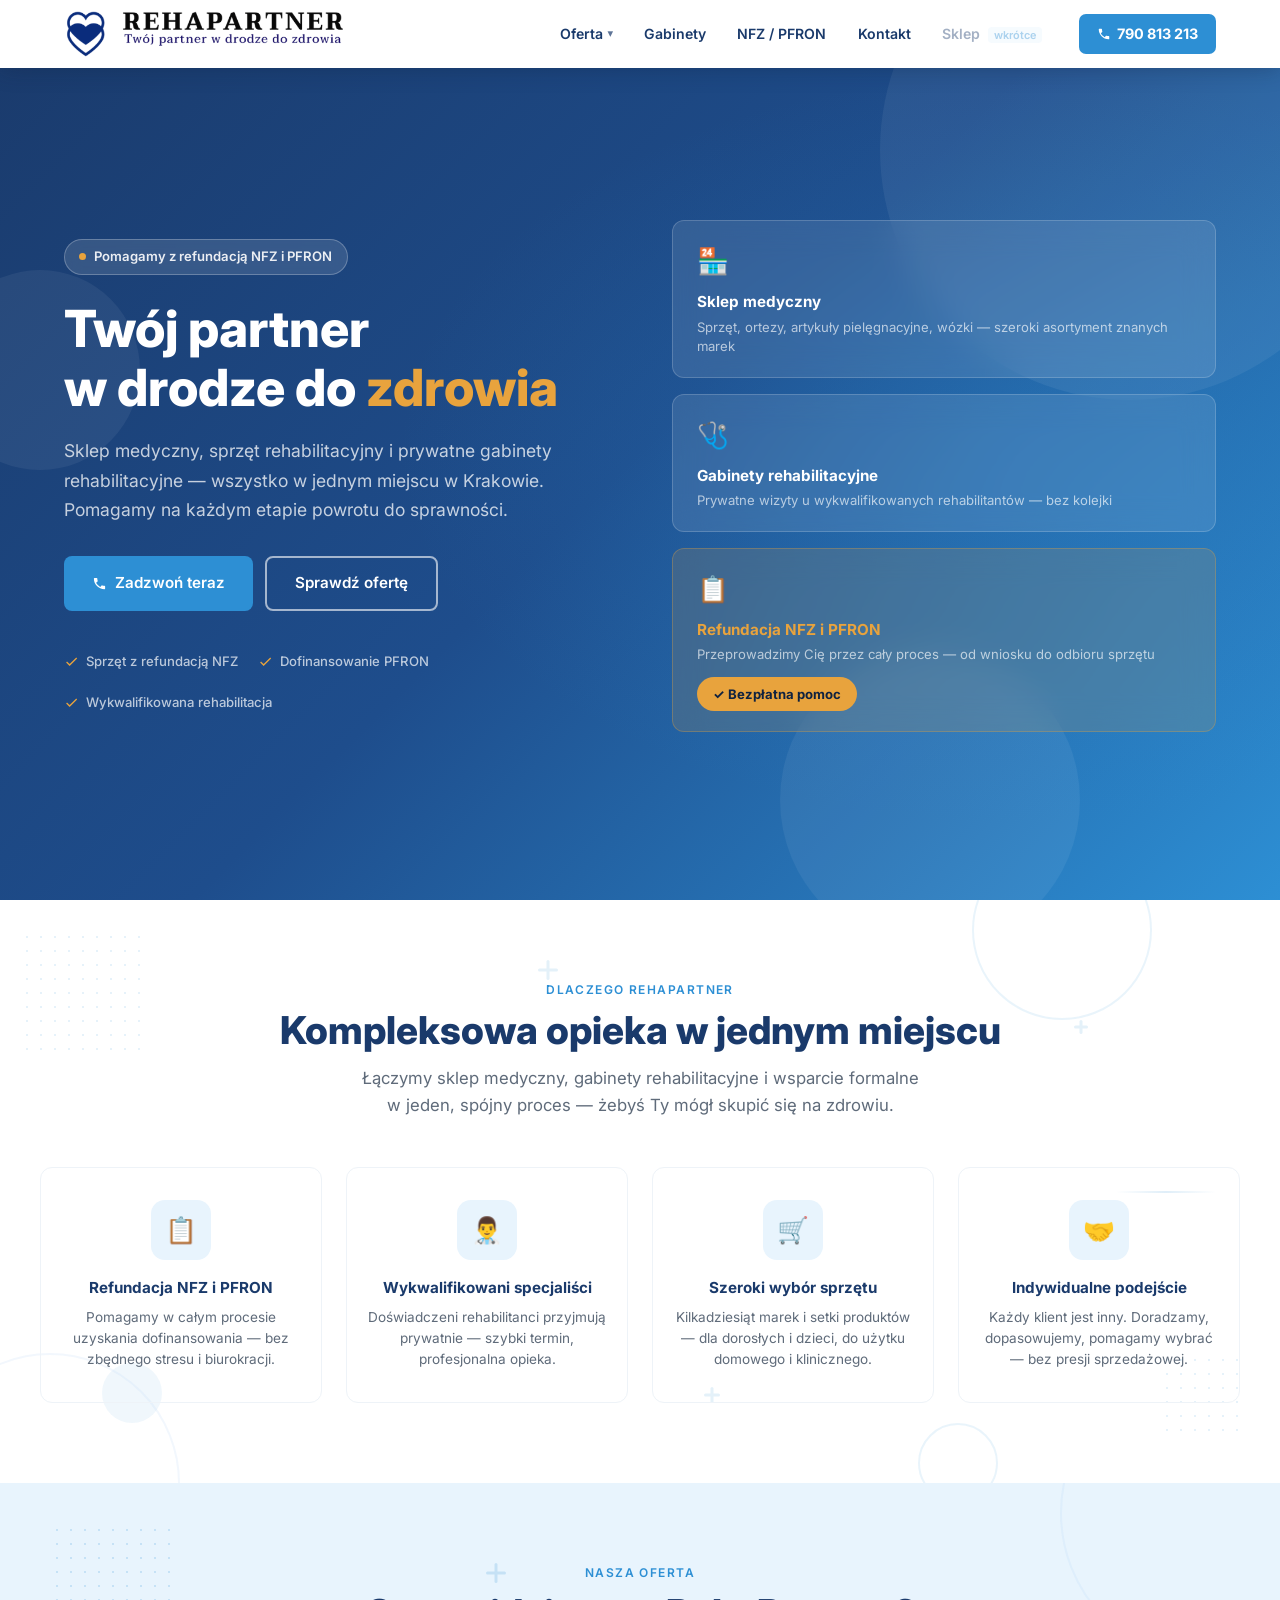
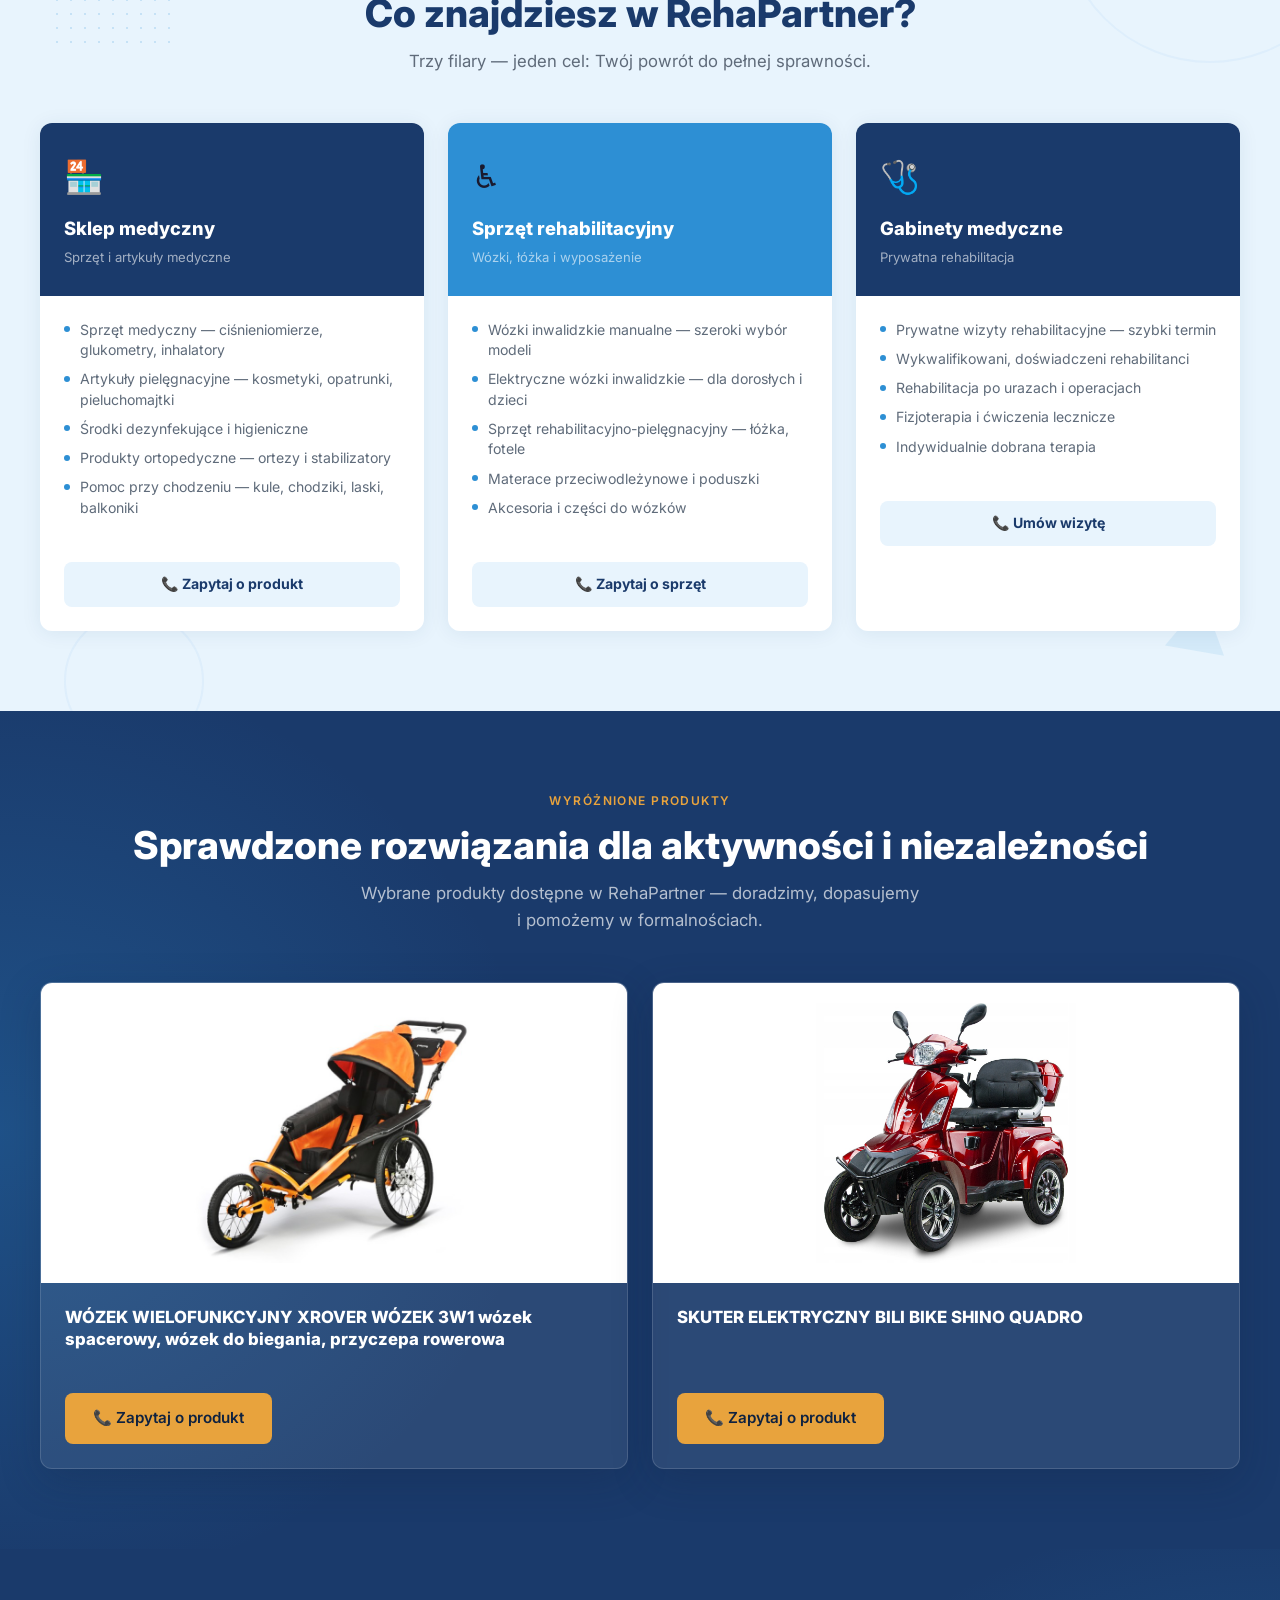
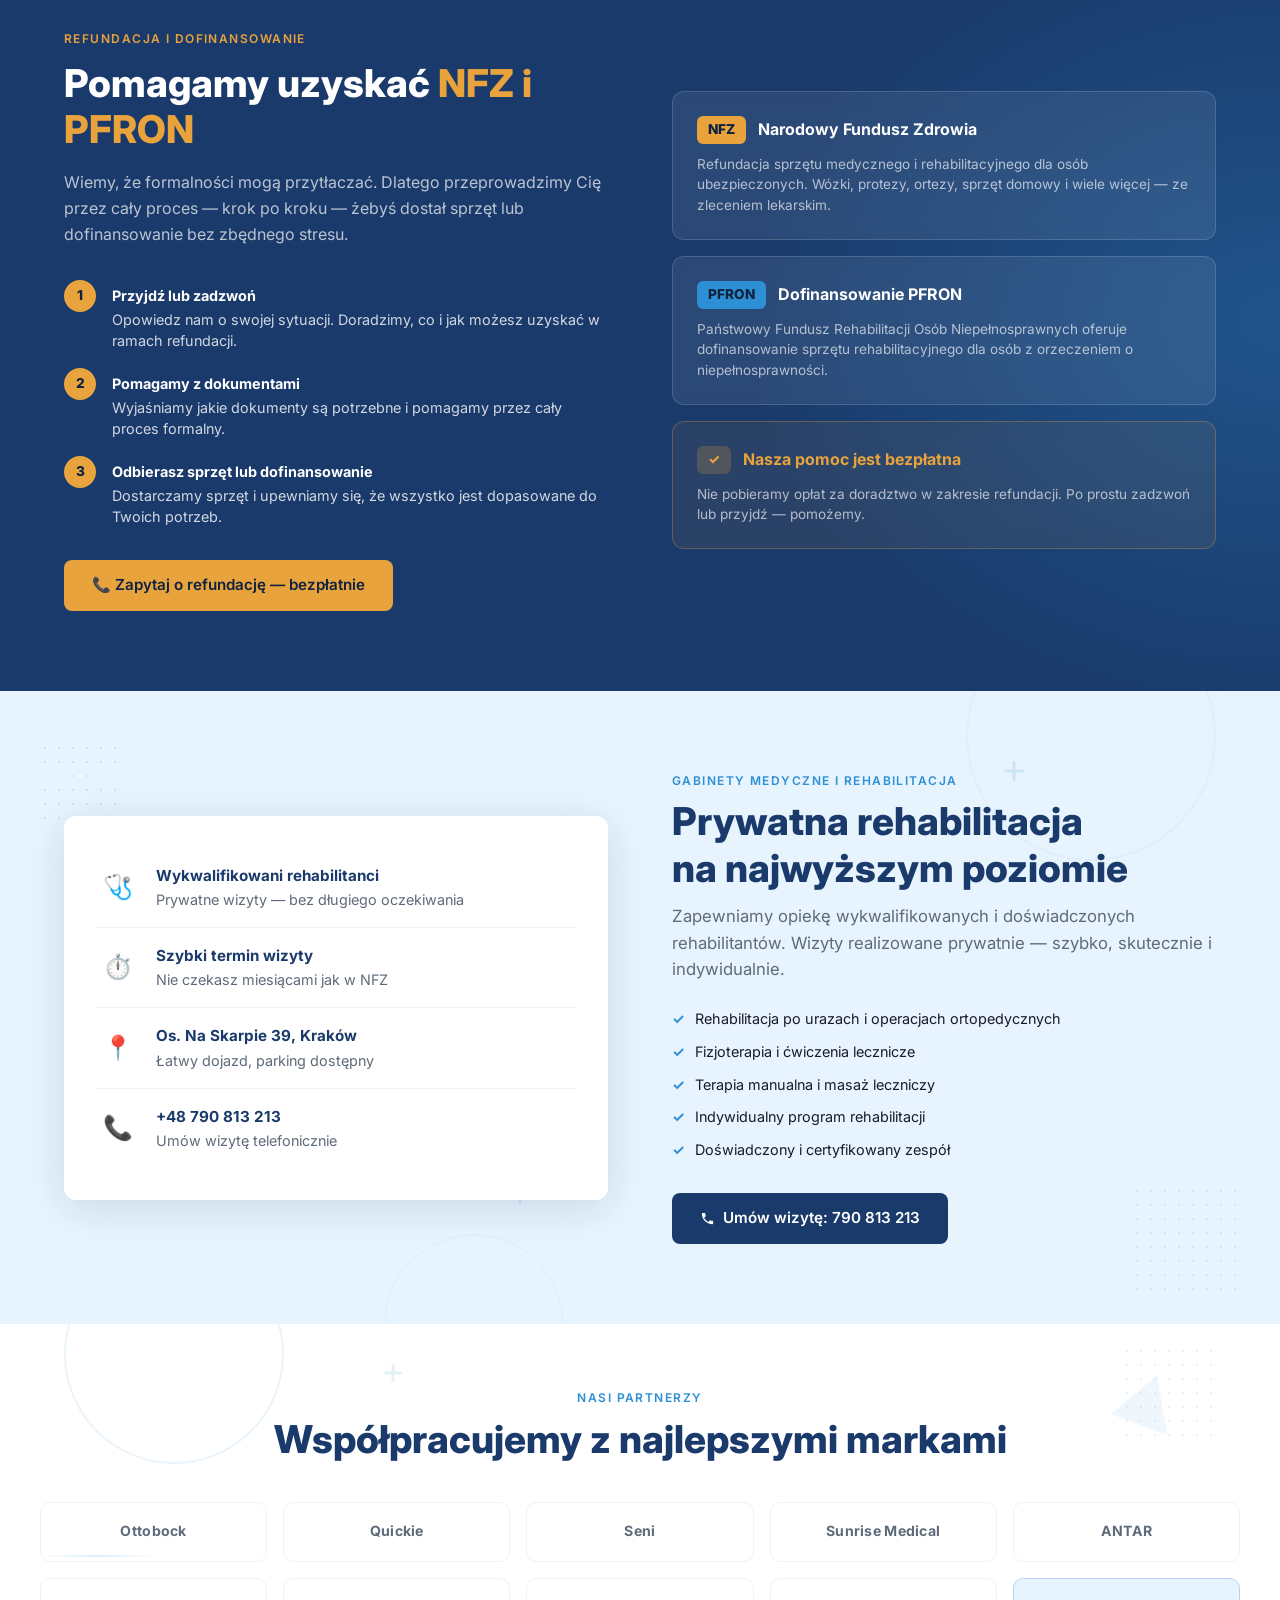
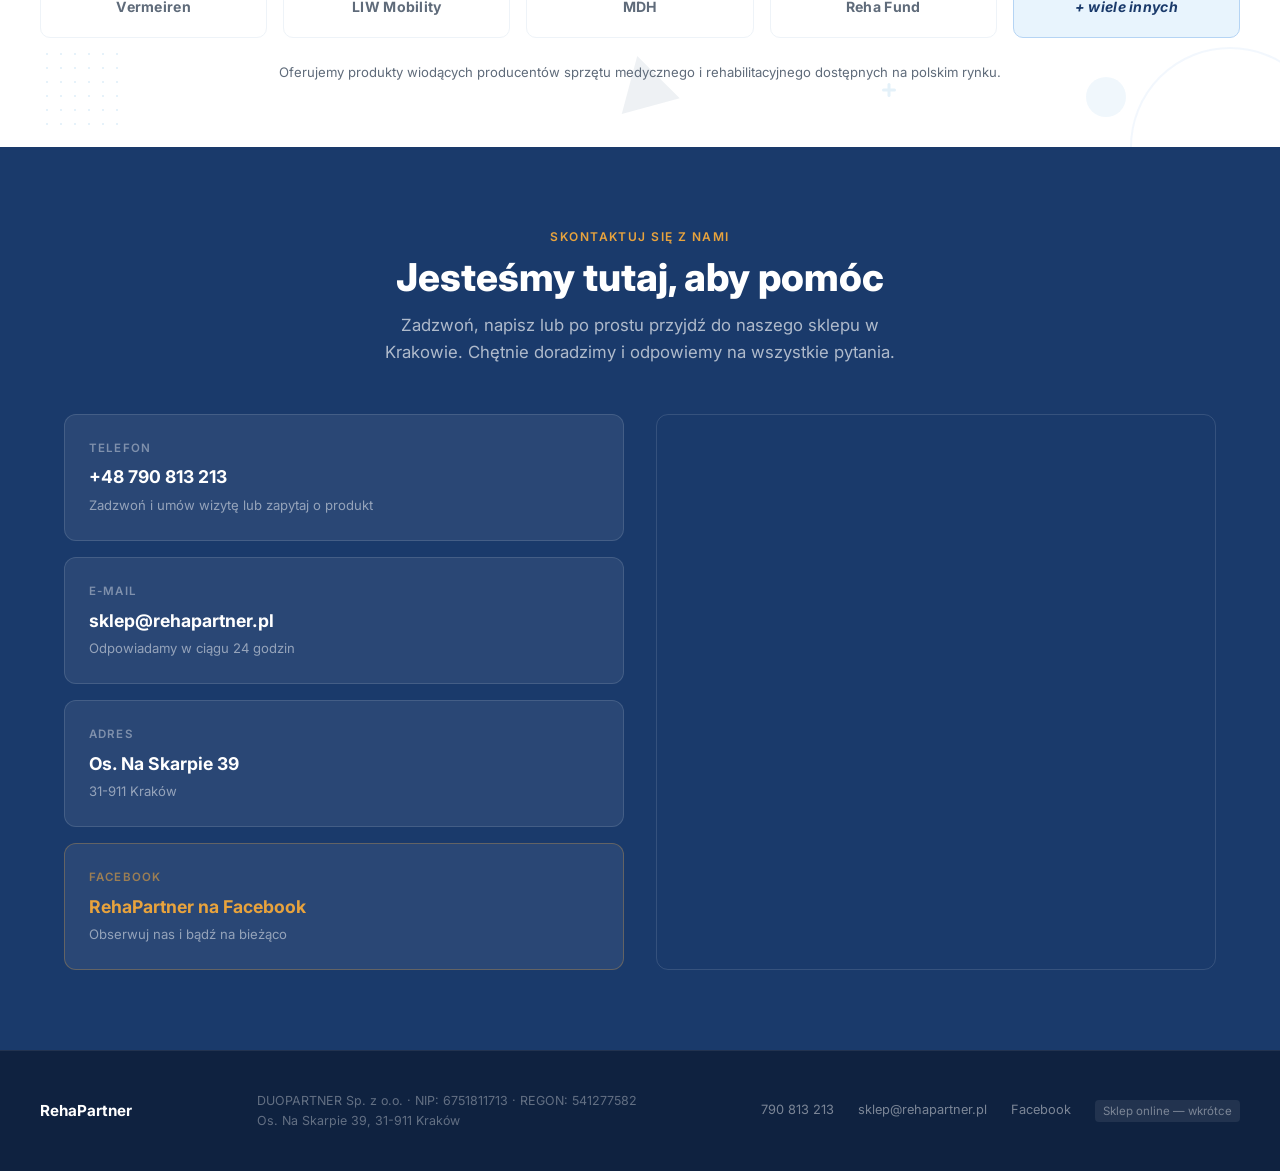
==== commit 967d4220: "Update index.html" ====
--- a/index.html
+++ b/index.html
@@ -803,9 +803,6 @@
 <footer class="footer">
   <div class="footer-inner">
     <div class="footer-logo">
-      <div class="footer-logo-icon">
-        <svg viewBox="0 0 24 24" xmlns="http://www.w3.org/2000/svg"><path d="M12 2C6.48 2 2 6.48 2 12s4.48 10 10 10 10-4.48 10-10S17.52 2 12 2zm-1 14H9V8h2v8zm4 0h-2v-5h2v5zm0-7h-2V7h2v2z"/></svg>
-      </div>
       <span class="footer-logo-name">RehaPartner</span>
     </div>
     <div class="footer-meta">
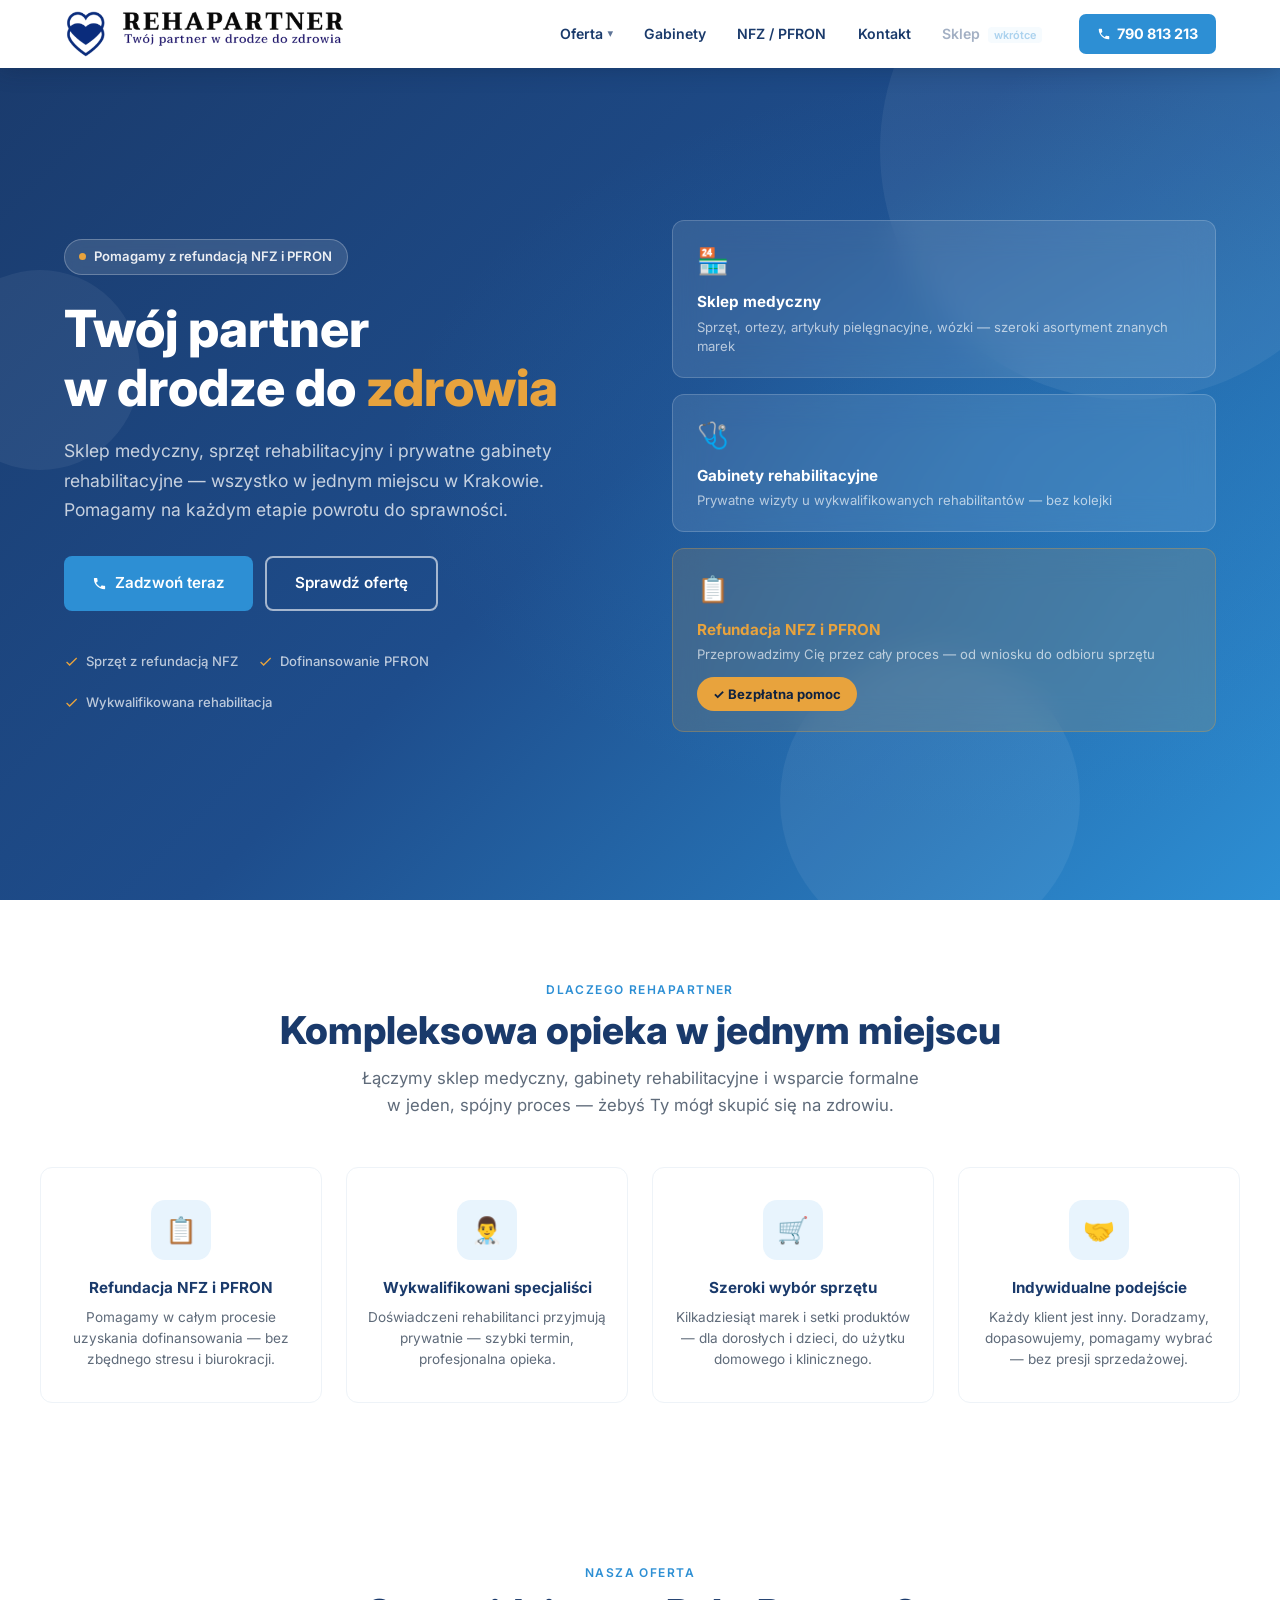
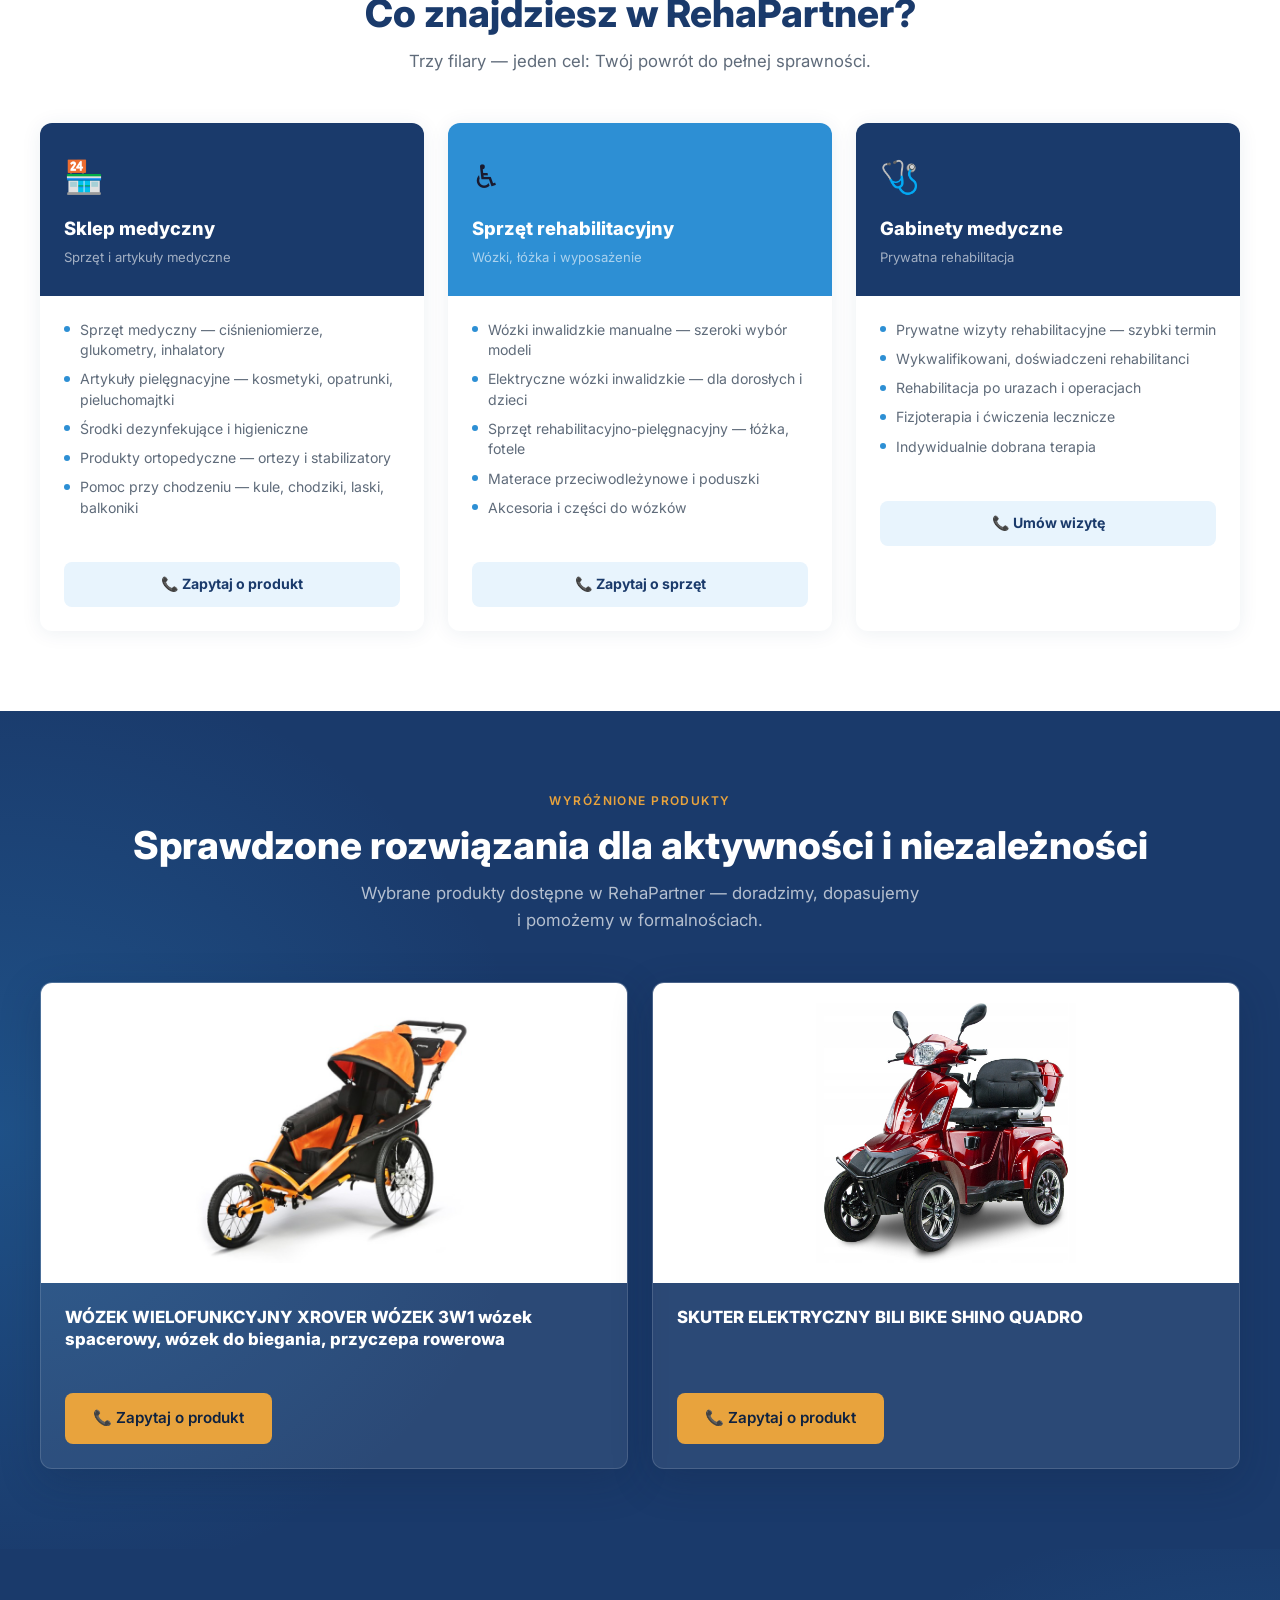
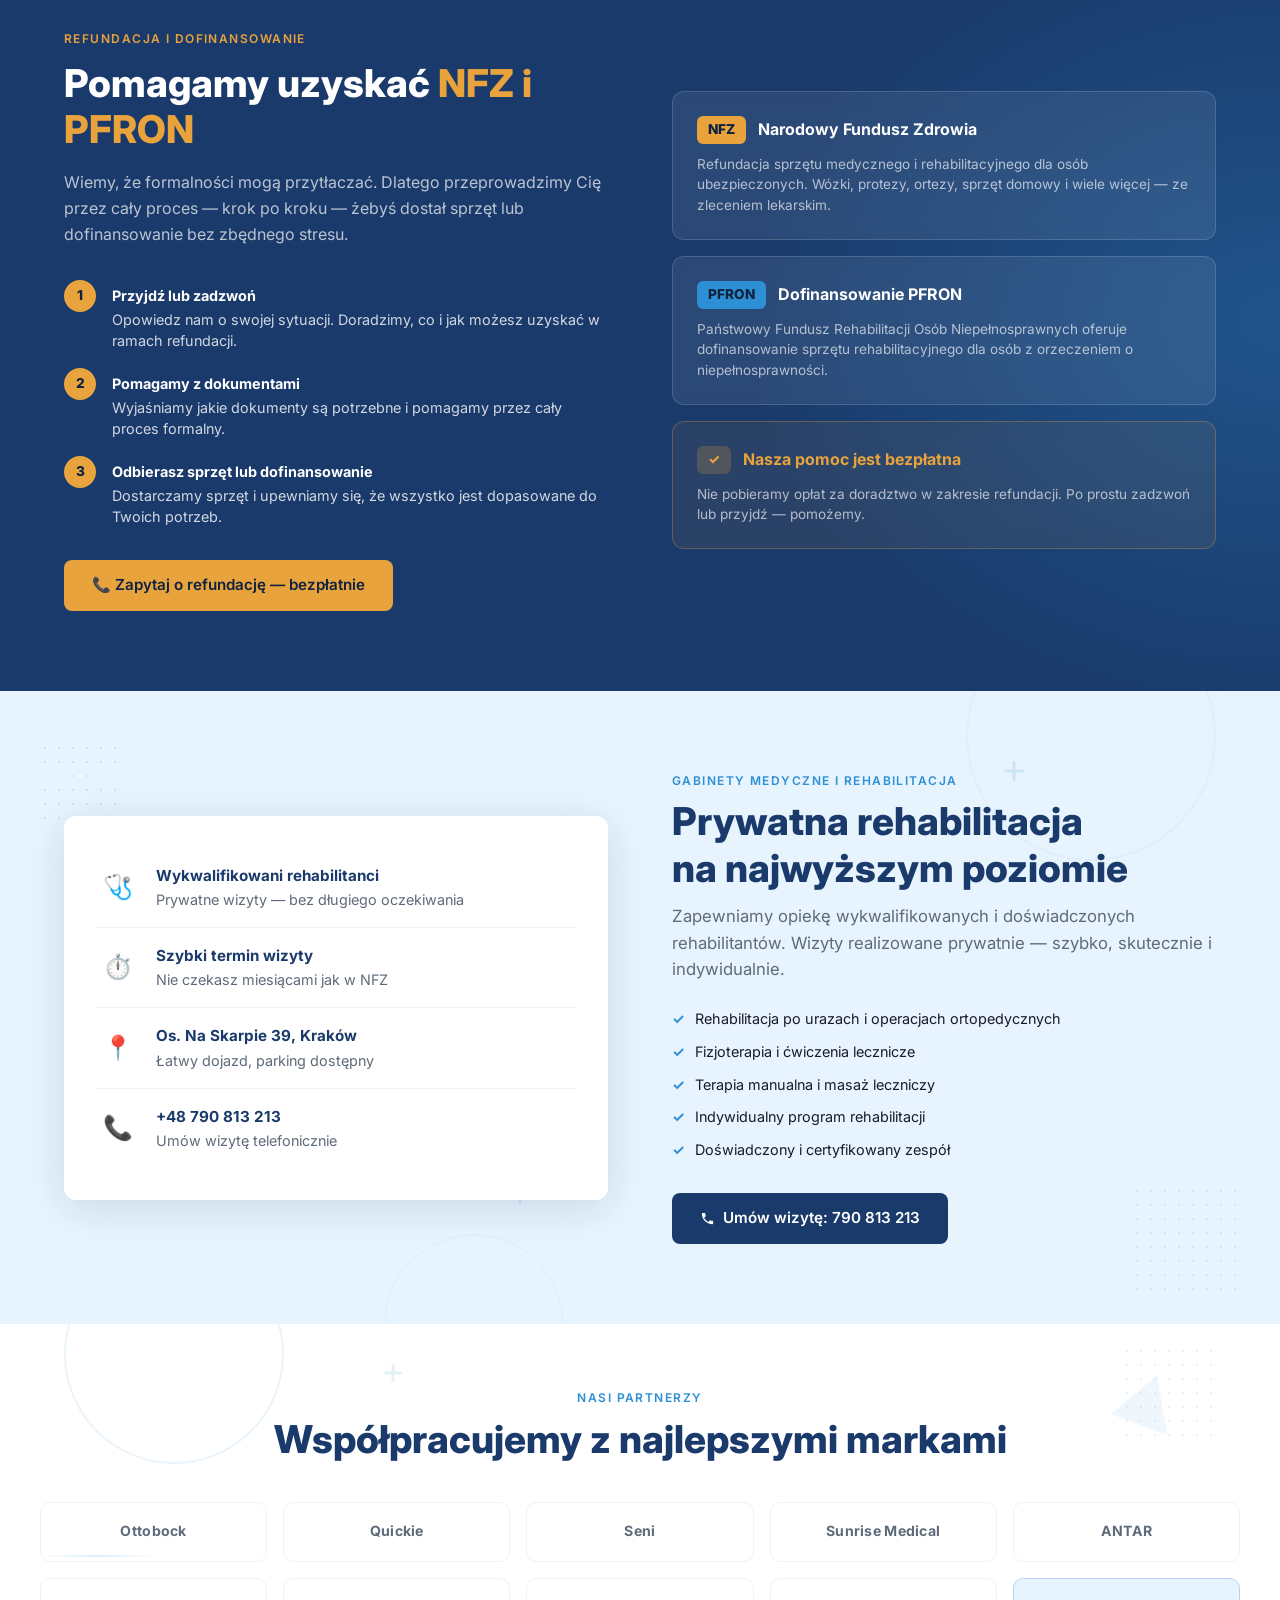
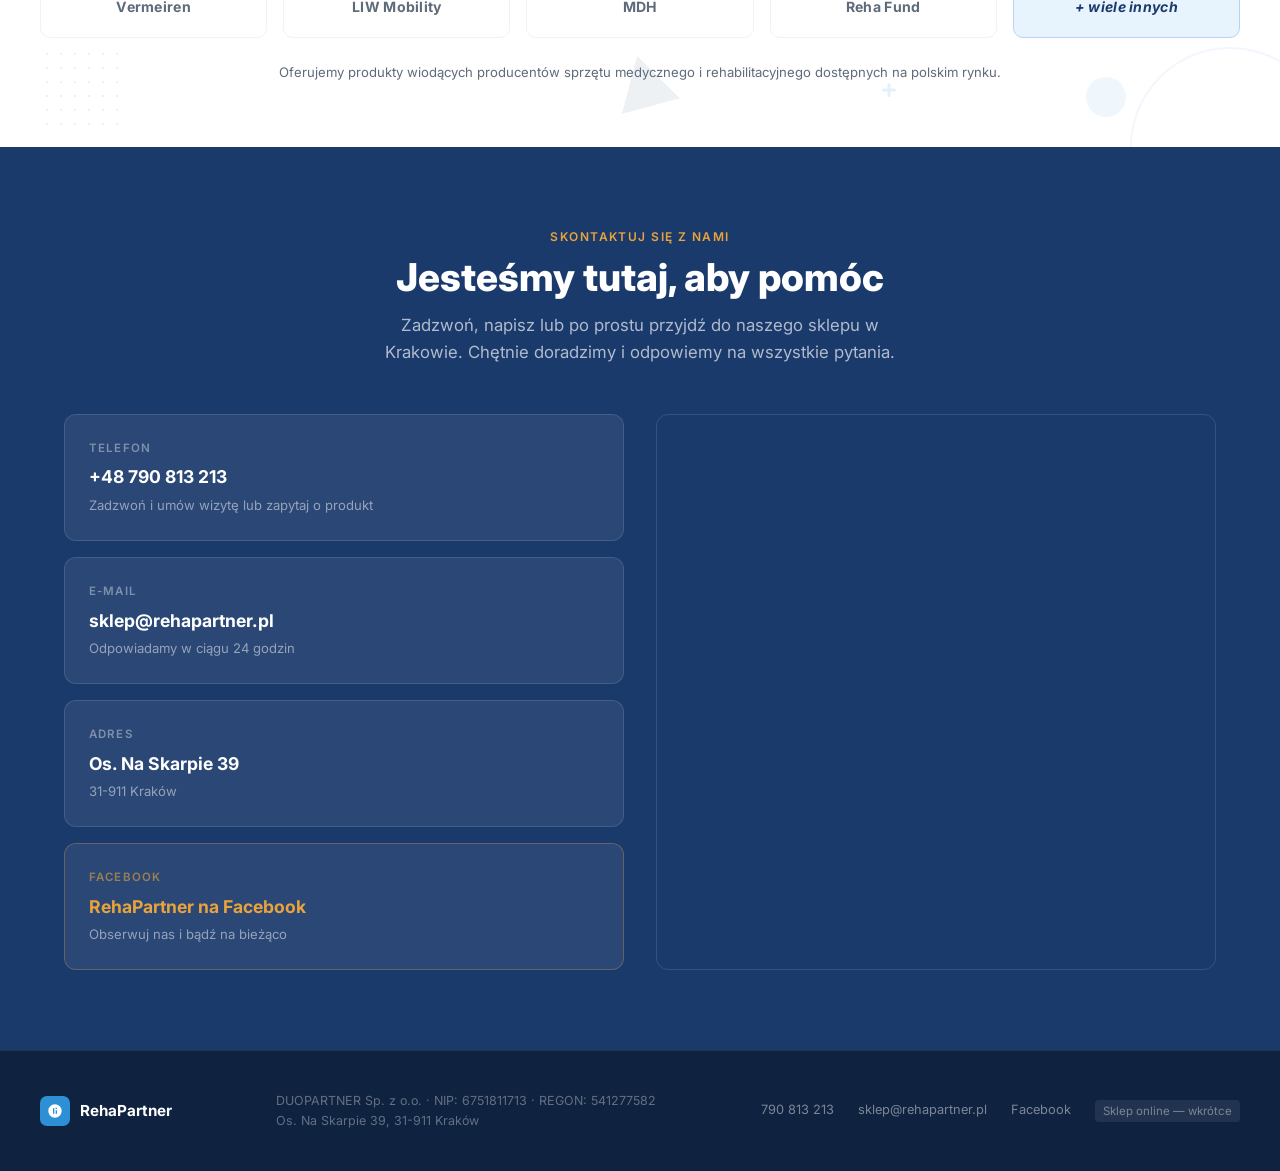
==== commit 0b1a38db: "Update index.html" ====
--- a/index.html
+++ b/index.html
@@ -137,7 +137,7 @@
     .section-header.centered .section-desc { margin: 0.75rem auto 0; }
 
     /* ===================== WYRÓŻNIKI ===================== */
-    .features { background: var(--white); }
+    .features { background: transparent; }
     .features-grid { display: grid; grid-template-columns: repeat(4, 1fr); gap: 1.5rem; }
     .feature-card { text-align: center; padding: 2rem 1.25rem; border-radius: var(--radius); border: 1px solid #EEF3F8; transition: all var(--transition); }
     .feature-card:hover { box-shadow: var(--shadow-md); transform: translateY(-3px); border-color: var(--blue-mid); }
@@ -146,7 +146,7 @@
     .feature-desc { font-size: 0.85rem; color: var(--text-muted); line-height: 1.55; }
 
     /* ===================== OFERTA ===================== */
-    .oferta { background: var(--blue-light); position: relative; }
+    .oferta { background: transparent; position: relative; }
     .oferta .section-inner { position: relative; z-index: 1; }
     .oferta-grid { display: grid; grid-template-columns: repeat(3, 1fr); gap: 1.5rem; }
     .oferta-card { background: var(--white); border-radius: var(--radius); overflow: hidden; box-shadow: var(--shadow); transition: all var(--transition); }
@@ -318,6 +318,53 @@
     @media (prefers-reduced-motion: reduce) {
       *, *::before, *::after { transition: none !important; animation: none !important; }
     }
+
+    @media (min-width:1024px){
+
+.desktop-medical-bg{
+
+    position:relative;
+
+    overflow:hidden;
+
+}
+
+.desktop-medical-bg::before{
+
+    content:"";
+
+    position:absolute;
+
+    inset:0;
+
+    background:url("nd-bg.png") center top / cover no-repeat;
+
+    opacity:.30;
+
+    z-index:0;
+
+}
+
+.desktop-medical-bg>*{
+
+    position:relative;
+
+    z-index:1;
+
+}
+
+}
+
+@media (min-width:1024px){
+
+.features .bg-decor,
+.oferta .bg-decor{
+
+    display:none;
+
+}
+
+}
   </style>
 </head>
 <body>
@@ -434,8 +481,10 @@
   </div>
 </section>
 
+<div class="desktop-medical-bg">
+
 <!-- ==================== WYRÓŻNIKI ==================== -->
-<section class="section features" id="o-nas">
+<section class="section features" id="o-nas" background-image="/Users/dejt/Documents/Rehapartner/Rehapartner-background.png">
   <!-- Dekoracje tła -->
   <div class="bg-decor" aria-hidden="true">
     <!-- Siatki kropek -->
@@ -561,6 +610,7 @@
     </div>
   </div>
 </section>
+</div>
 
 <!-- ==================== WYRÓŻNIONE PRODUKTY ==================== -->
 <section class="section featured-products" id="wyroznione-produkty">
@@ -803,6 +853,9 @@
 <footer class="footer">
   <div class="footer-inner">
     <div class="footer-logo">
+      <div class="footer-logo-icon">
+        <svg viewBox="0 0 24 24" xmlns="http://www.w3.org/2000/svg"><path d="M12 2C6.48 2 2 6.48 2 12s4.48 10 10 10 10-4.48 10-10S17.52 2 12 2zm-1 14H9V8h2v8zm4 0h-2v-5h2v5zm0-7h-2V7h2v2z"/></svg>
+      </div>
       <span class="footer-logo-name">RehaPartner</span>
     </div>
     <div class="footer-meta">
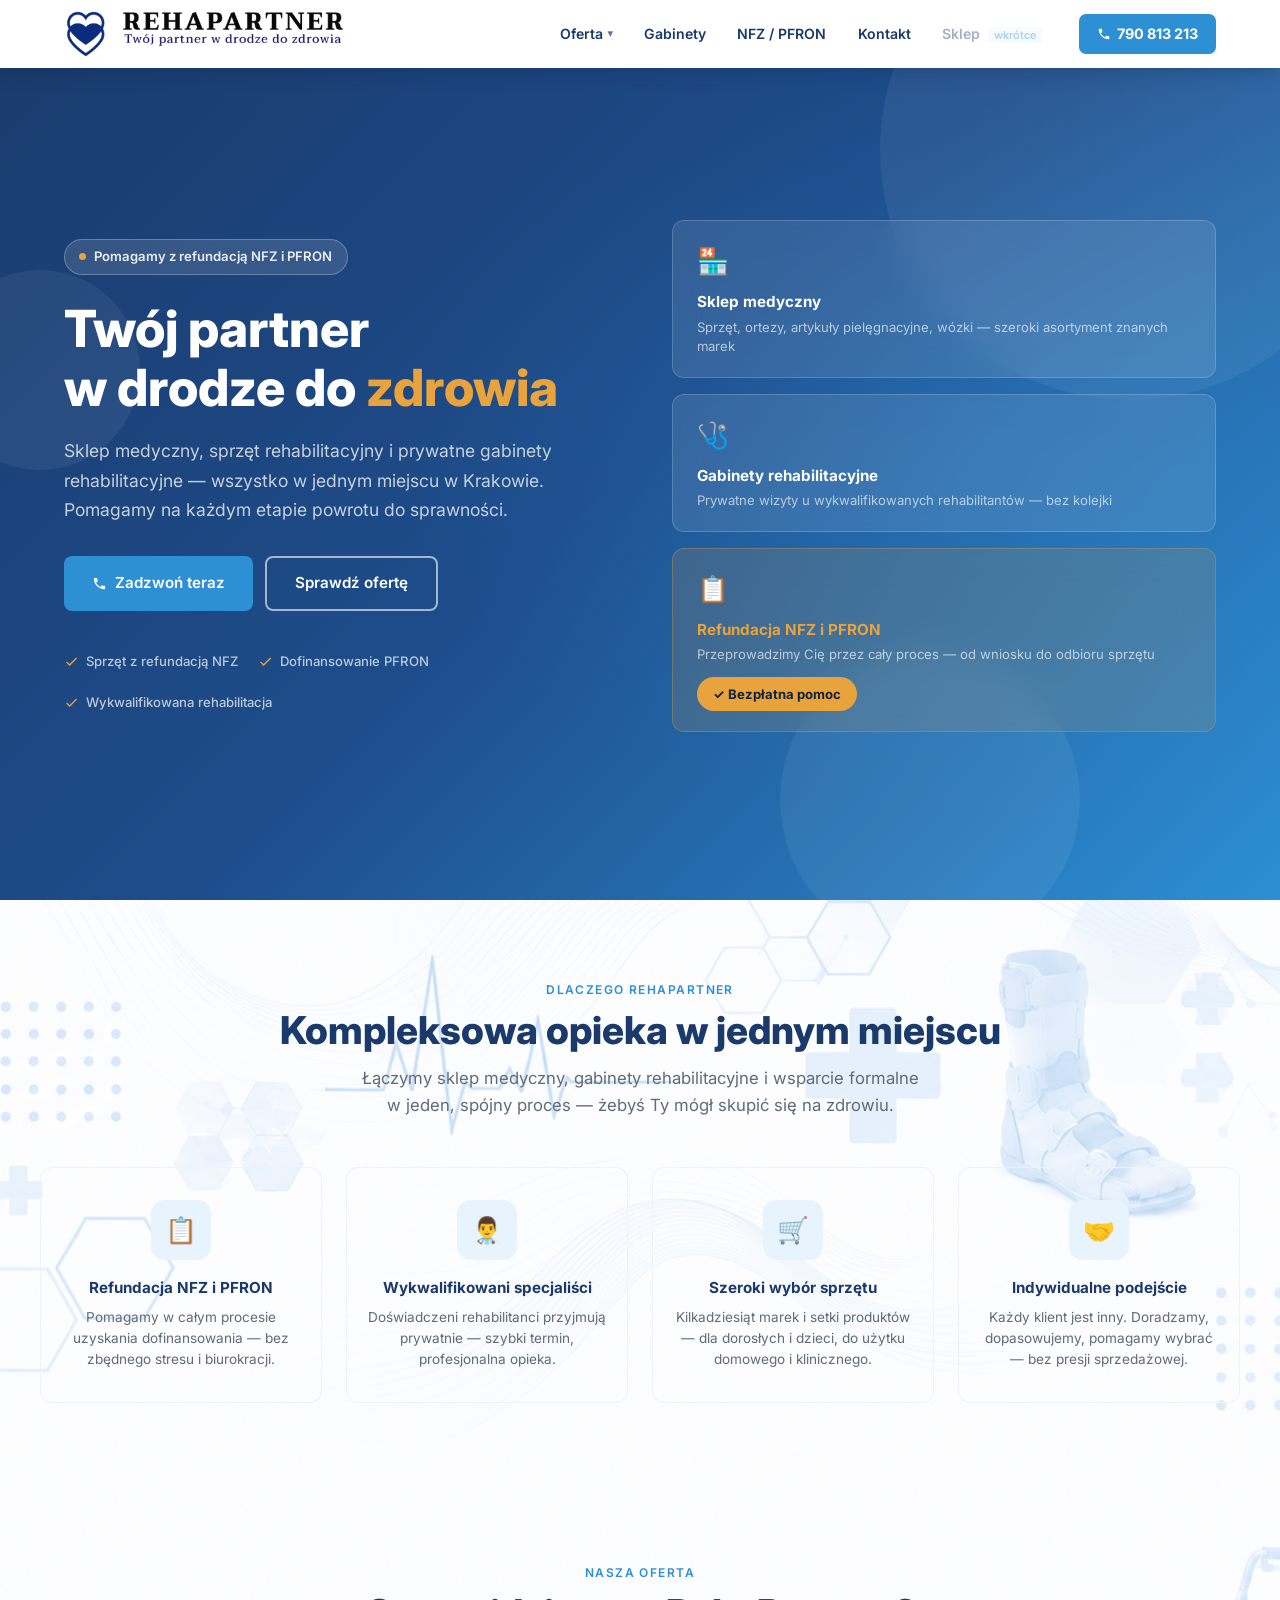
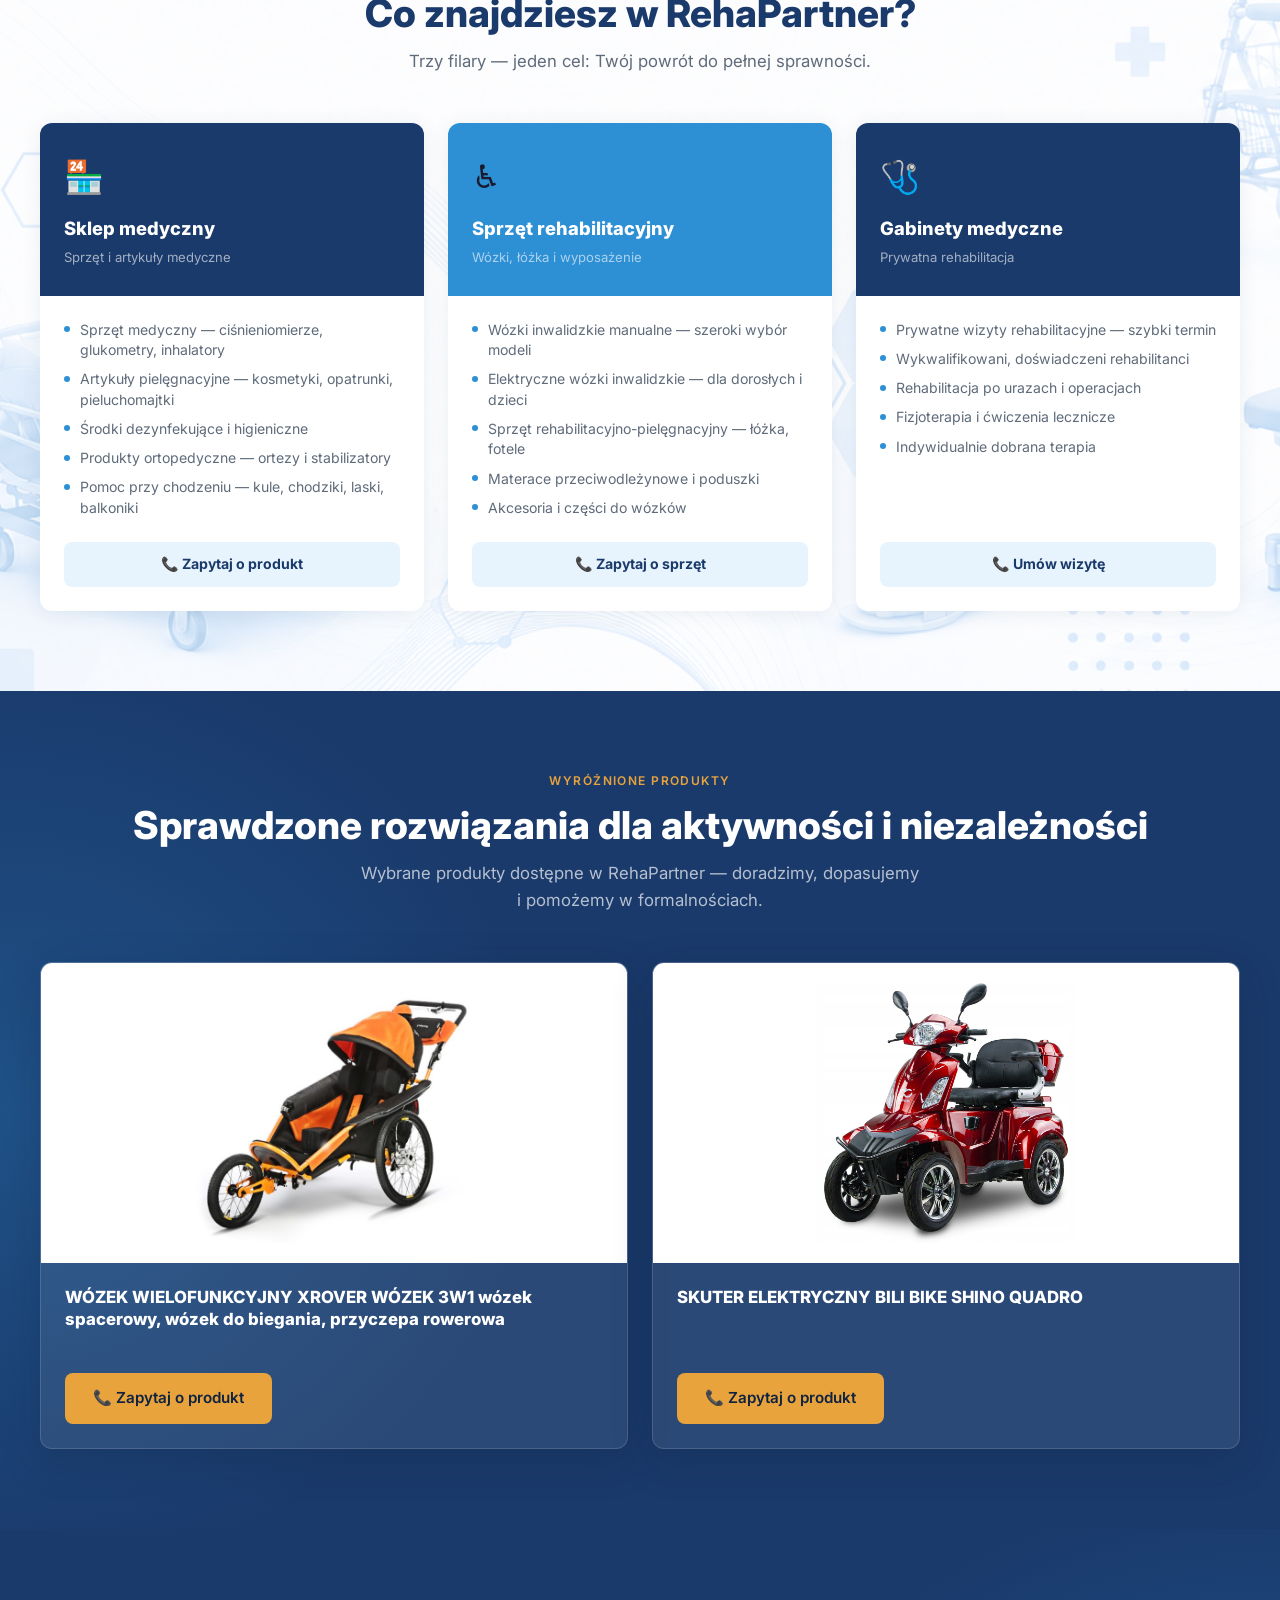
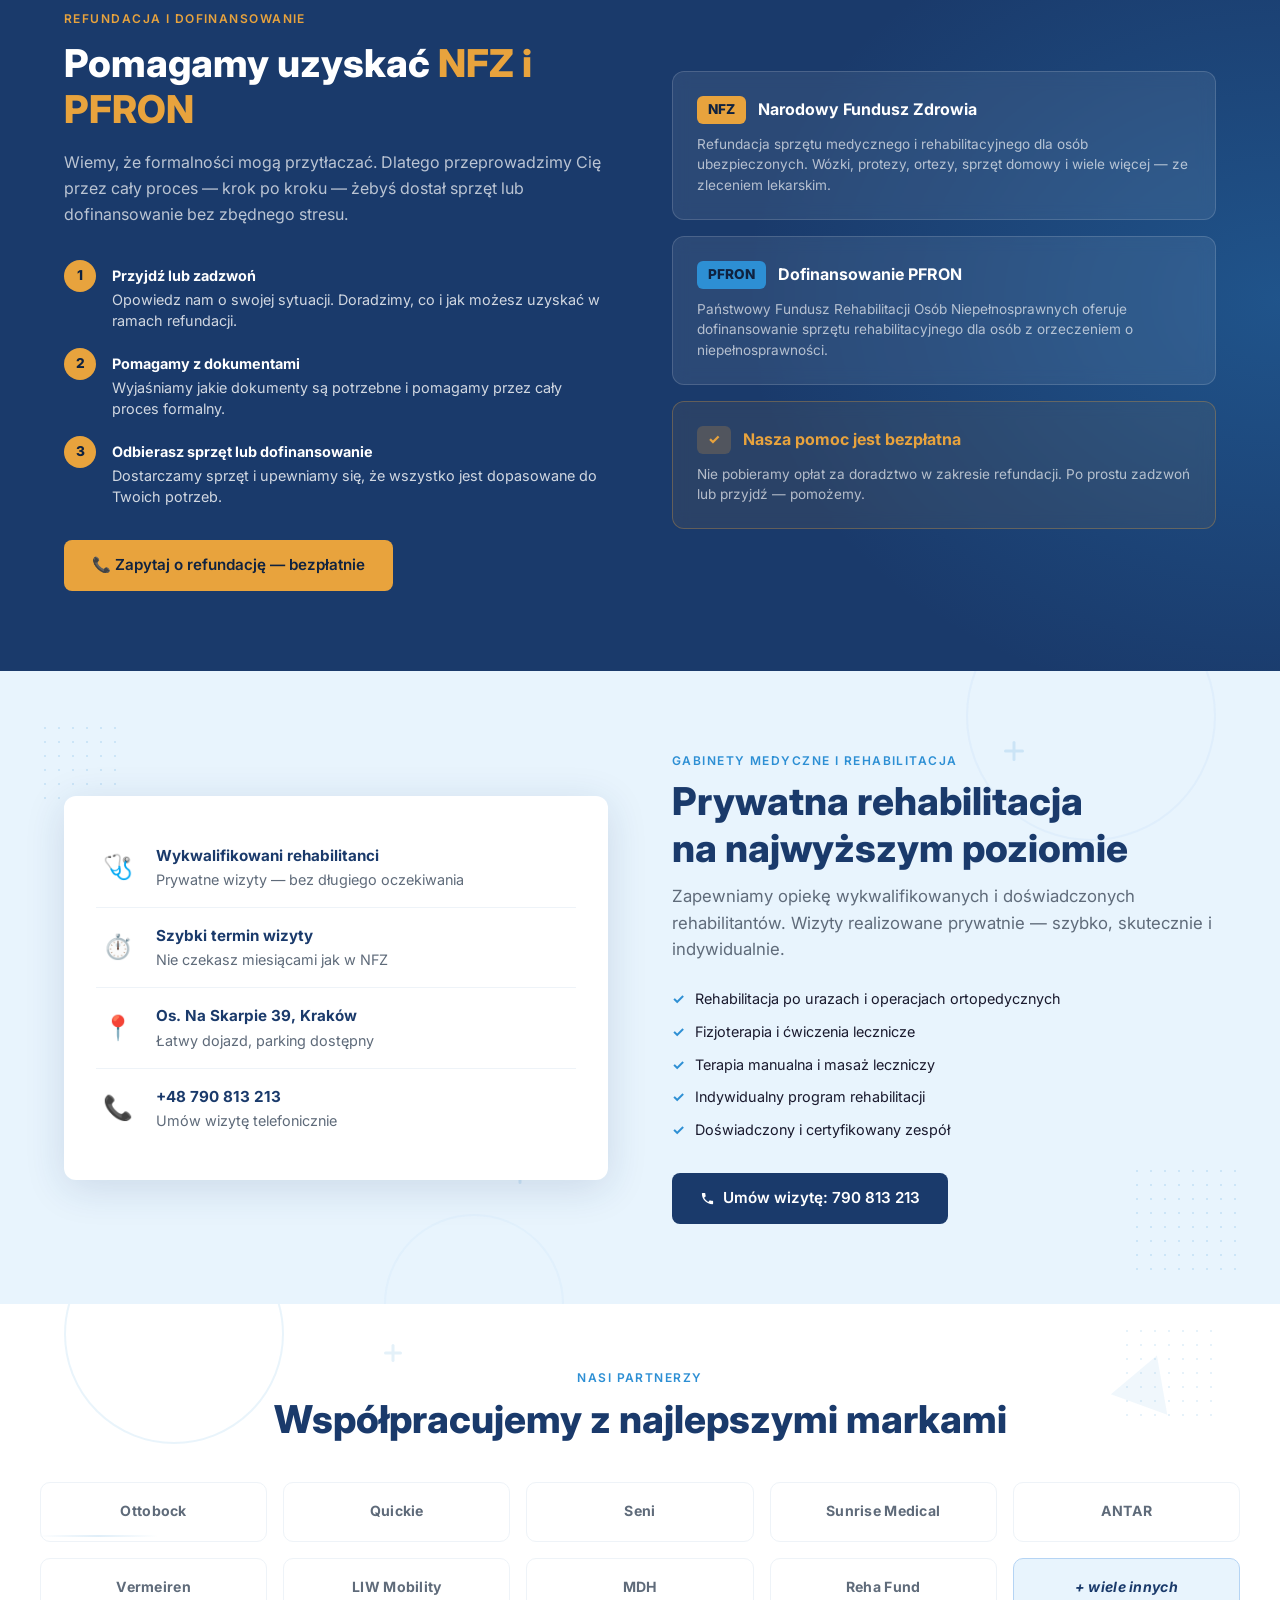
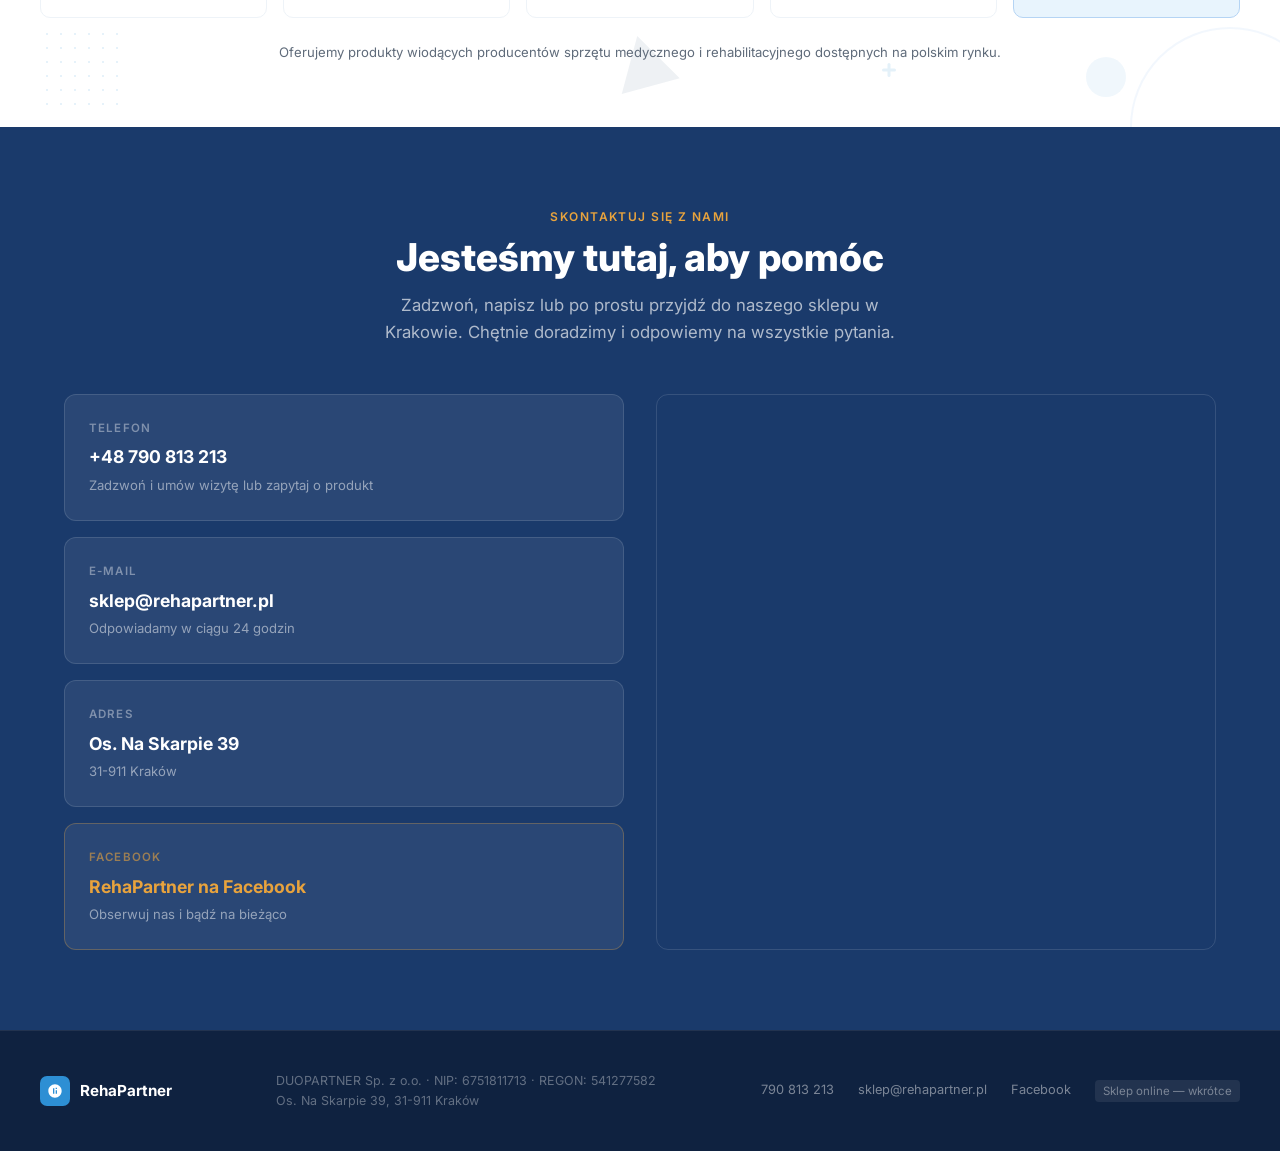
==== commit 79ce8d91: "Update index.html" ====
--- a/index.html
+++ b/index.html
@@ -149,17 +149,17 @@
     .oferta { background: transparent; position: relative; }
     .oferta .section-inner { position: relative; z-index: 1; }
     .oferta-grid { display: grid; grid-template-columns: repeat(3, 1fr); gap: 1.5rem; }
-    .oferta-card { background: var(--white); border-radius: var(--radius); overflow: hidden; box-shadow: var(--shadow); transition: all var(--transition); }
+    .oferta-card {display: flex; flex-direction: column; background: var(--white); border-radius: var(--radius); overflow: hidden; box-shadow: var(--shadow); transition: all var(--transition); }
     .oferta-card:hover { transform: translateY(-4px); box-shadow: var(--shadow-md); }
     .oferta-card-top { background: var(--navy); padding: 1.75rem 1.5rem; }
     .oferta-card-icon { font-size: 2rem; margin-bottom: 0.75rem; }
     .oferta-card-title { font-size: 1.15rem; font-weight: 800; color: var(--white); }
     .oferta-card-subtitle { font-size: 0.82rem; color: rgba(255,255,255,0.6); margin-top: 0.2rem; }
-    .oferta-card-body { padding: 1.5rem; }
+    .oferta-card-body {flex: 1; padding: 1.5rem; }
     .oferta-list { display: flex; flex-direction: column; gap: 0.55rem; }
     .oferta-list li { display: flex; align-items: flex-start; gap: 0.6rem; font-size: 0.88rem; color: var(--text-muted); line-height: 1.45; }
     .oferta-list li::before { content: ''; width: 6px; height: 6px; background: var(--blue); border-radius: 50%; flex-shrink: 0; margin-top: 0.45em; }
-    .oferta-card-cta { display: block; margin: 1.25rem 1.5rem 1.5rem; padding: 0.7rem; background: var(--blue-light); color: var(--navy); font-weight: 700; font-size: 0.88rem; border-radius: 8px; text-align: center; transition: all var(--transition); }
+    .oferta-card-cta { display: block; margin: auto 1.5rem 1.5rem; padding: 0.7rem; background: var(--blue-light); color: var(--navy); font-weight: 700; font-size: 0.88rem; border-radius: 8px; text-align: center; transition: all var(--transition); }
     .oferta-card-cta:hover { background: var(--blue); color: var(--white); }
 
     /* ===================== NFZ BANER ===================== */
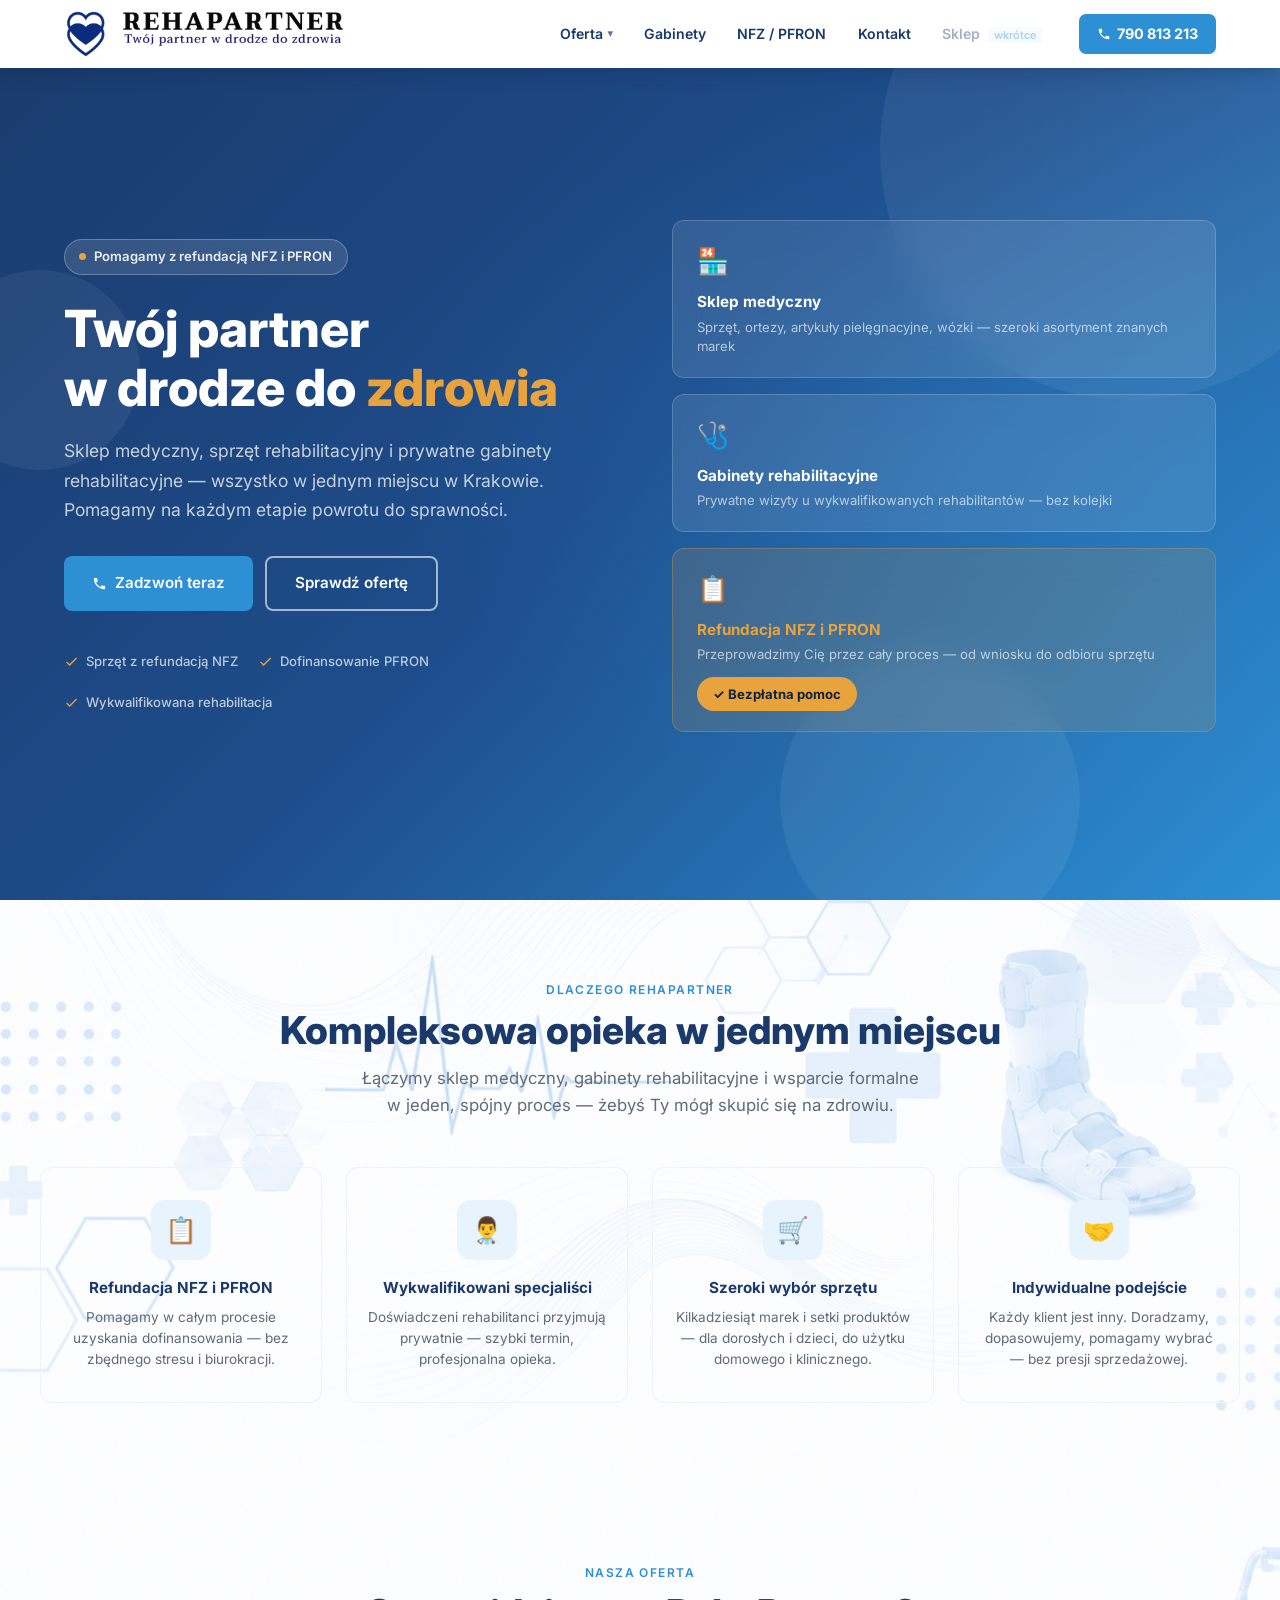
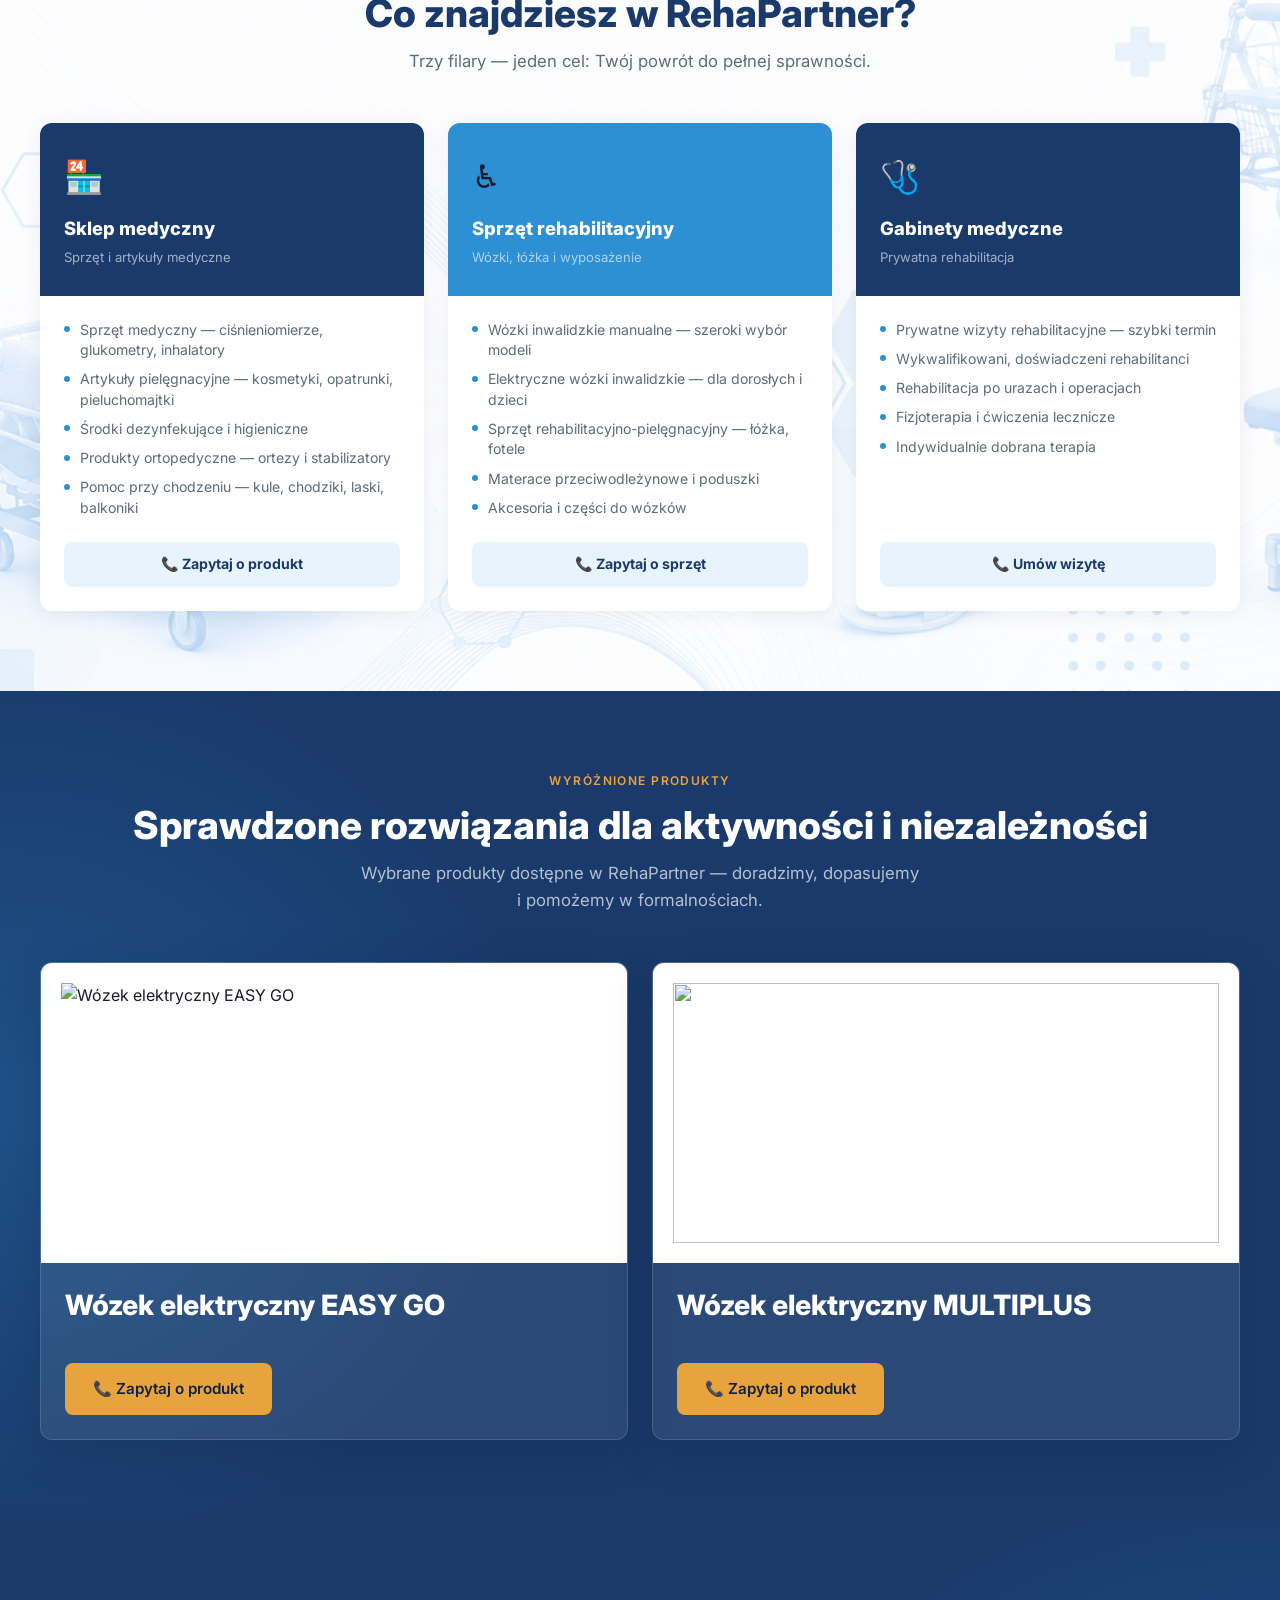
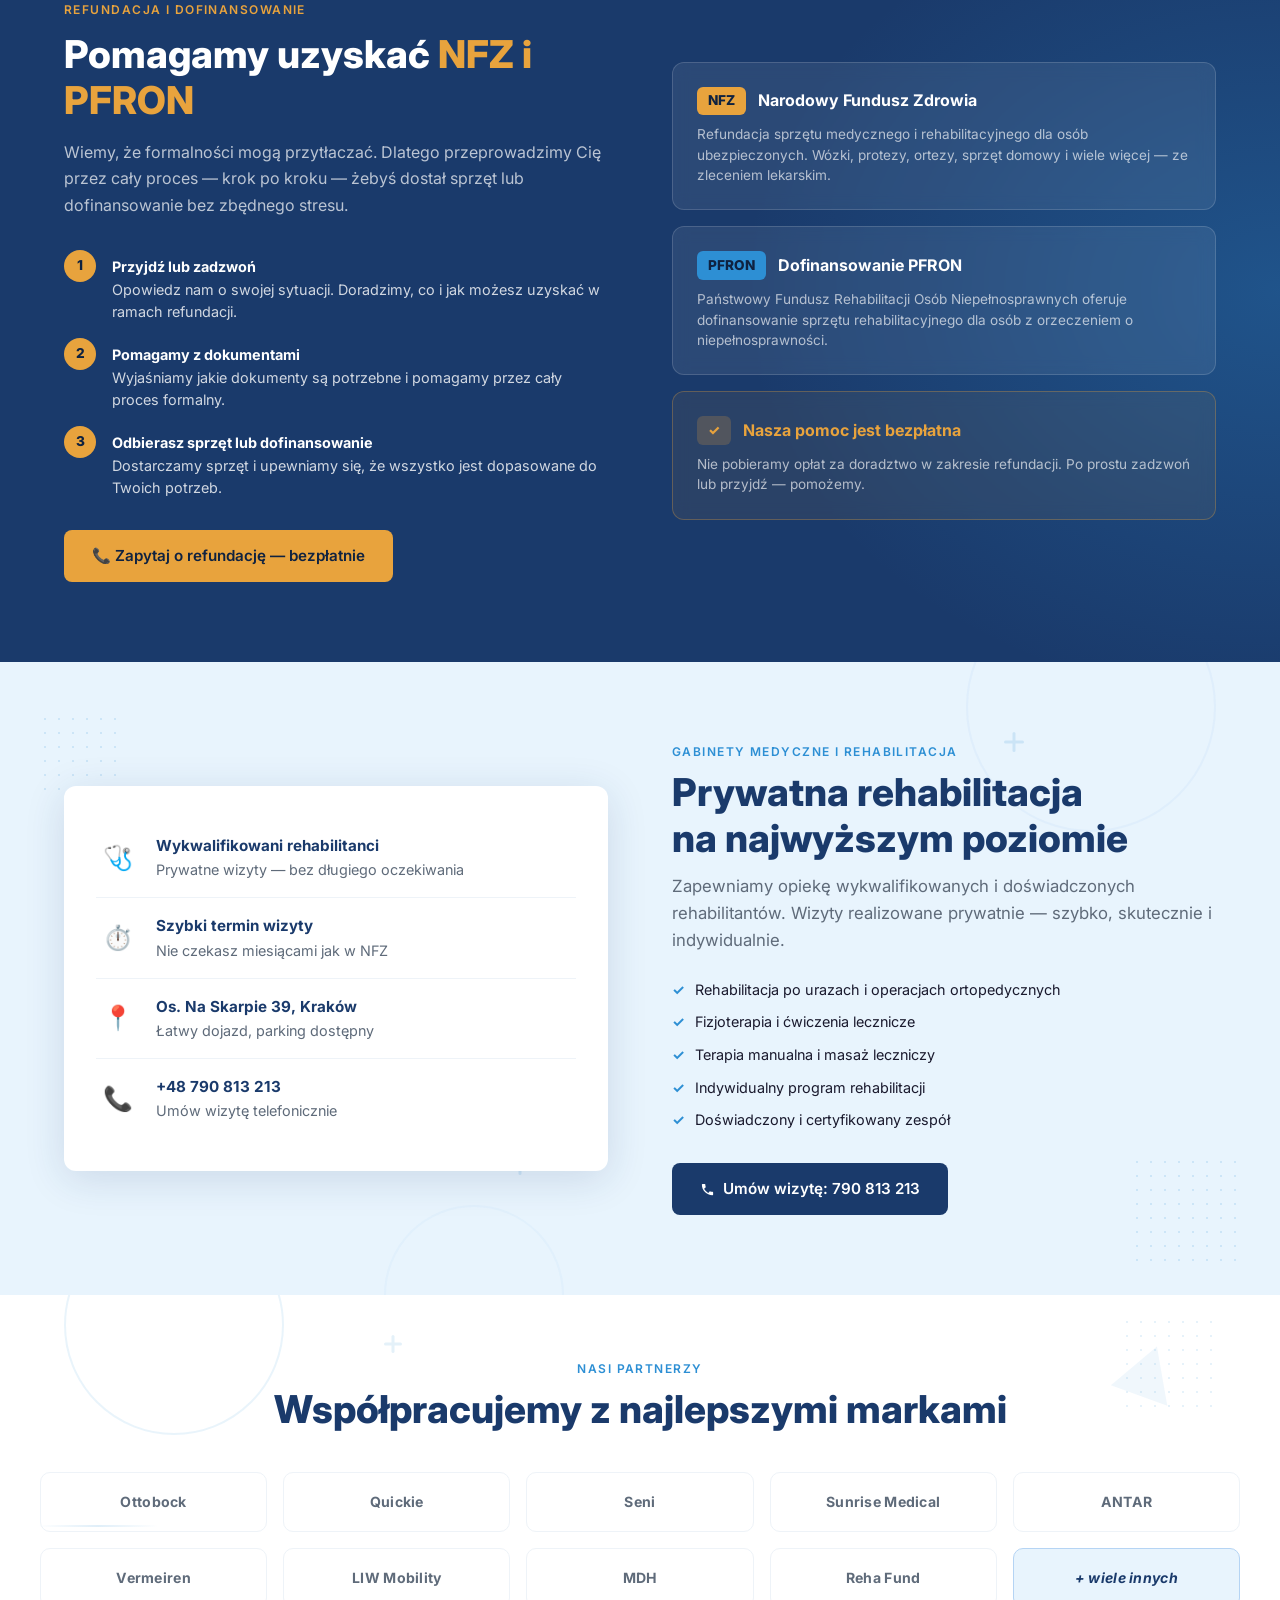
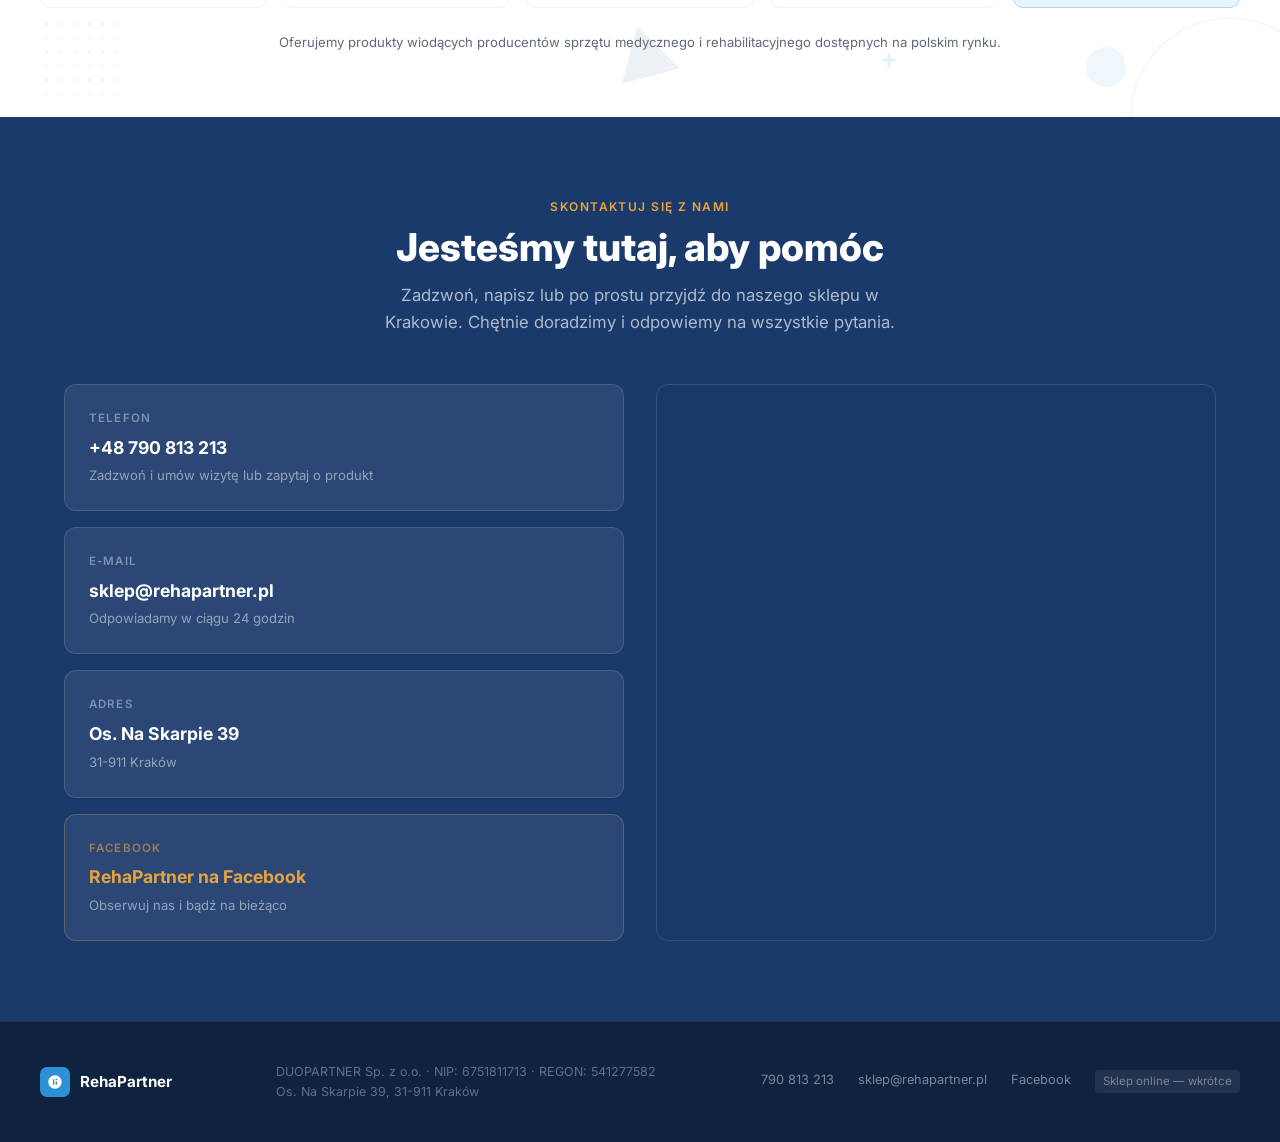
==== commit c2049115: "Update index.html" ====
--- a/index.html
+++ b/index.html
@@ -8,6 +8,8 @@
   <link rel="preconnect" href="https://fonts.googleapis.com" />
   <link rel="preconnect" href="https://fonts.gstatic.com" crossorigin />
   <link href="https://fonts.googleapis.com/css2?family=Inter:wght@400;500;600;700;800&display=swap" rel="stylesheet" />
+  <link rel="icon" href="/Rehapartner-Favicon.png" type="image/x-icon">
+
   <style>
     /* ===================== RESET & ROOT ===================== */
     *, *::before, *::after { box-sizing: border-box; margin: 0; padding: 0; }
@@ -194,7 +196,7 @@
     .featured-image { height: 300px; background: var(--white); overflow: hidden; }
     .featured-image img { width: 100%; height: 100%; object-fit: contain; padding: 1.25rem; }
     .featured-body { padding: 1.5rem; display: flex; flex-direction: column; align-items: flex-start; gap: 1.25rem; }
-    .featured-title { min-height: 3.9em; font-size: 1.05rem; font-weight: 800; color: var(--white); line-height: 1.3; }
+    .featured-title { min-height: 2.0em; font-size: 1.75rem; font-weight: 800; color: var(--white); line-height: 1.3; }
     .featured-card .btn { background: var(--gold); color: var(--navy-dark); }
     .featured-card .btn:hover { background: #f0b45a; box-shadow: 0 6px 24px rgba(232,163,61,0.28); }
 
@@ -623,20 +625,20 @@
     <div class="featured-grid">
       <article class="featured-card">
         <div class="featured-image">
-          <img src="[data-uri]" alt="Wózek wielofunkcyjny XROVER 3W1" loading="lazy" />
+          <img src="EASYGO.jpg" alt="Wózek elektryczny EASY GO" loading="lazy" />
         </div>
         <div class="featured-body">
-          <h3 class="featured-title">WÓZEK WIELOFUNKCYJNY XROVER WÓZEK 3W1 wózek spacerowy, wózek do biegania, przyczepa rowerowa</h3>
+          <h3 class="featured-title">Wózek elektryczny EASY GO</h3>
           <a href="tel:+48790813213" class="btn">📞 Zapytaj o produkt</a>
         </div>
       </article>
 
       <article class="featured-card">
         <div class="featured-image">
-          <img src="[data-uri]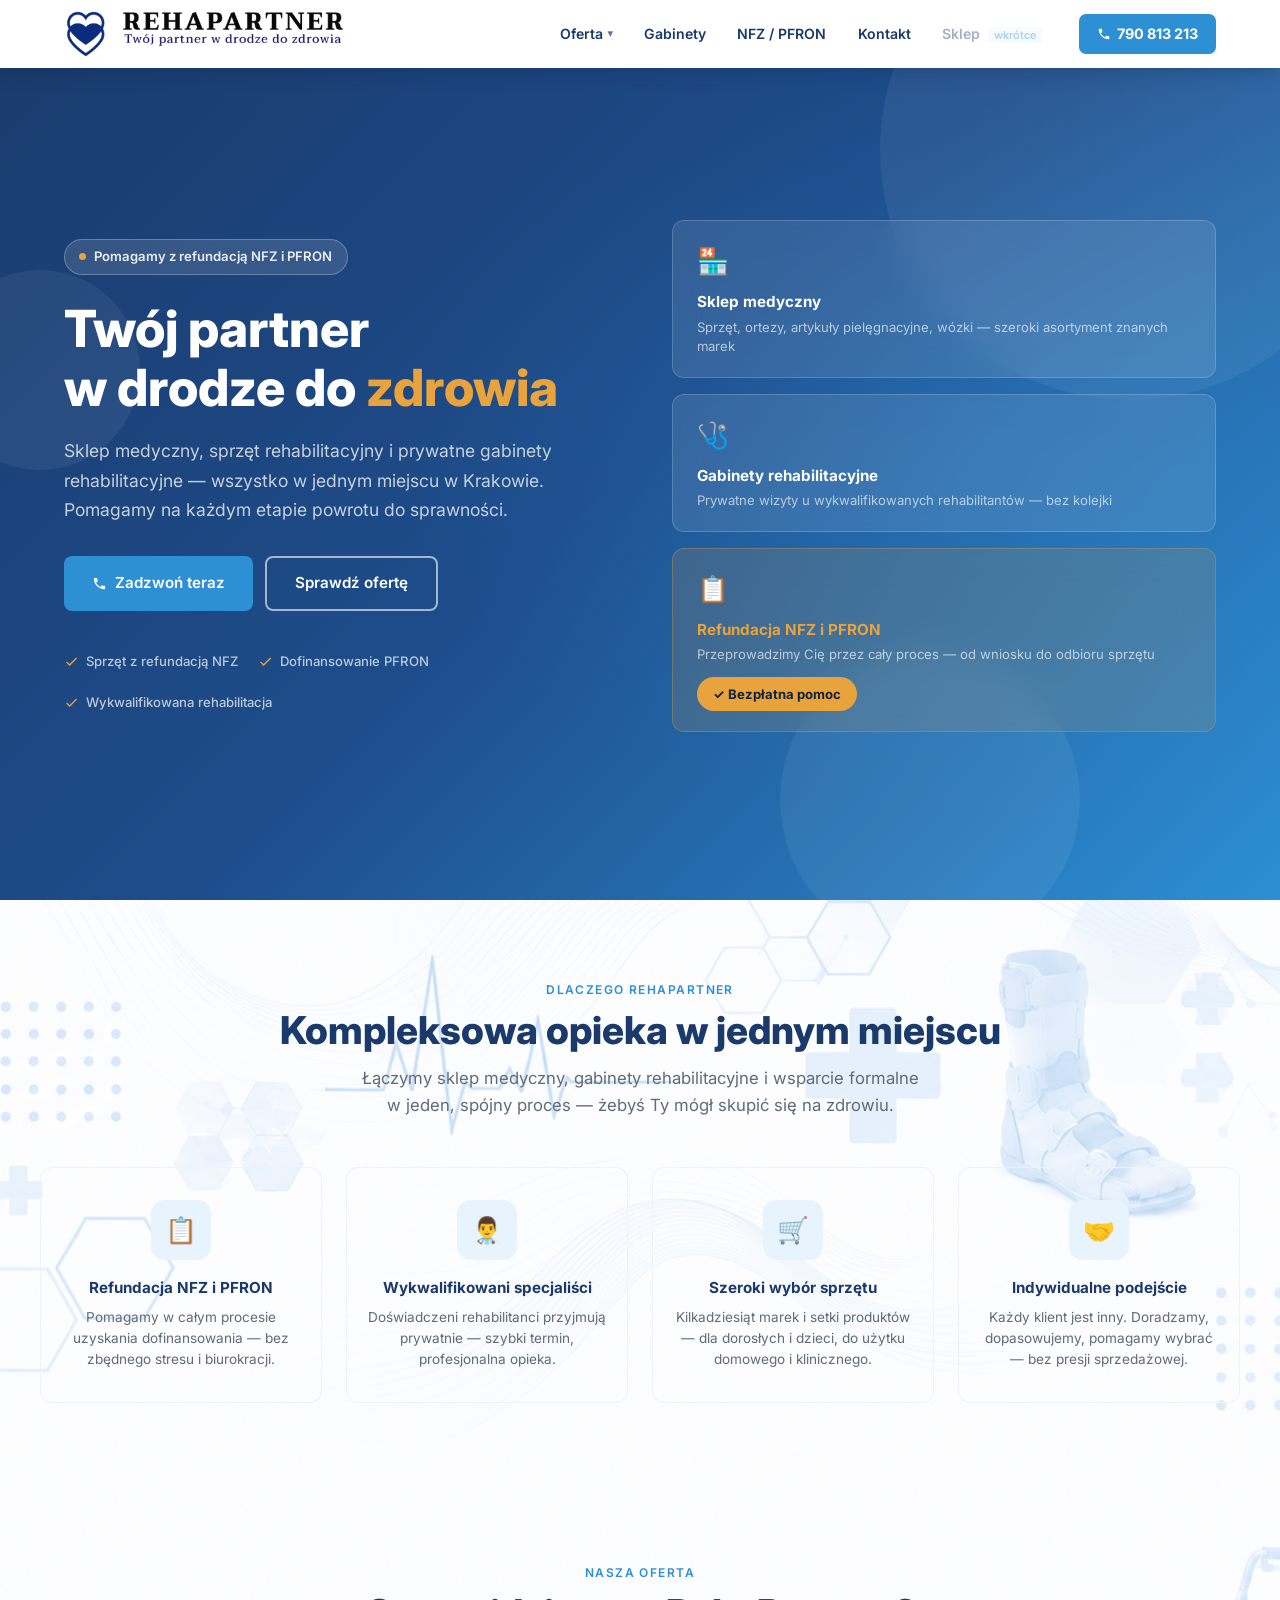
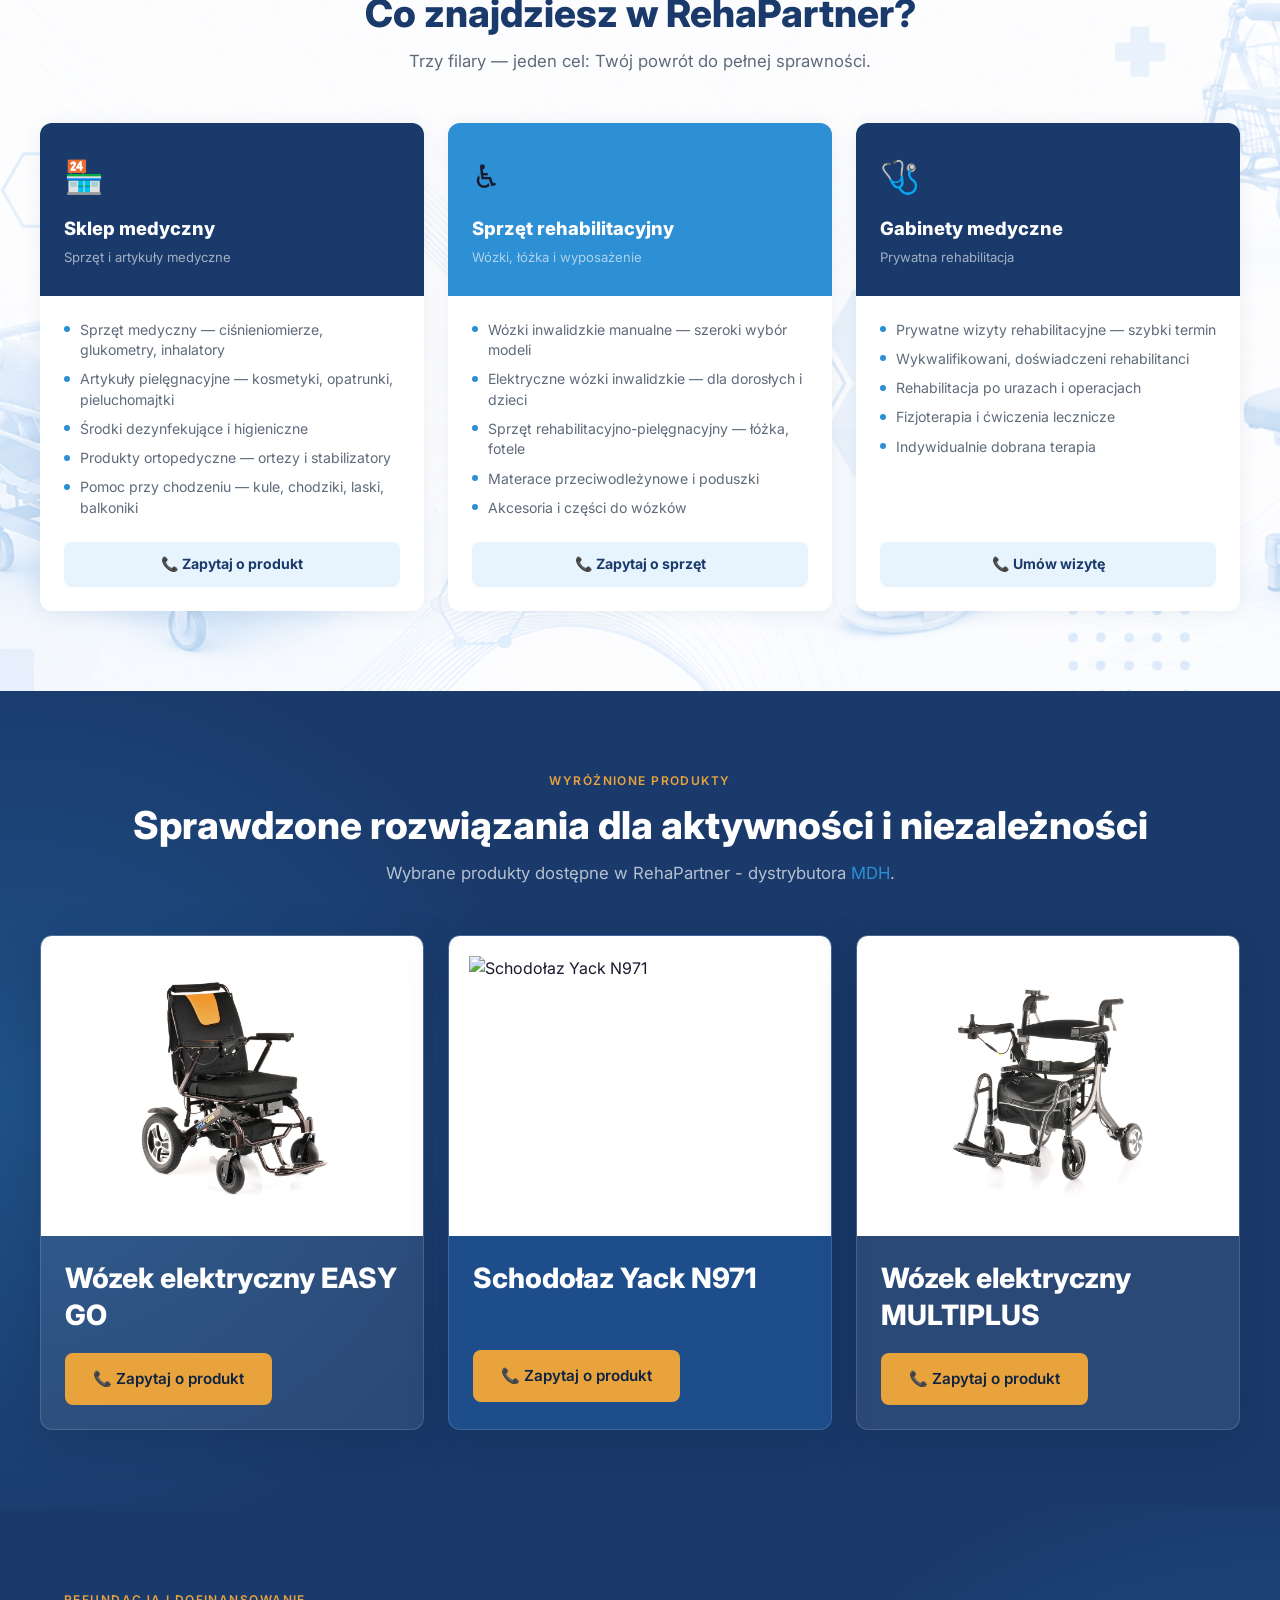
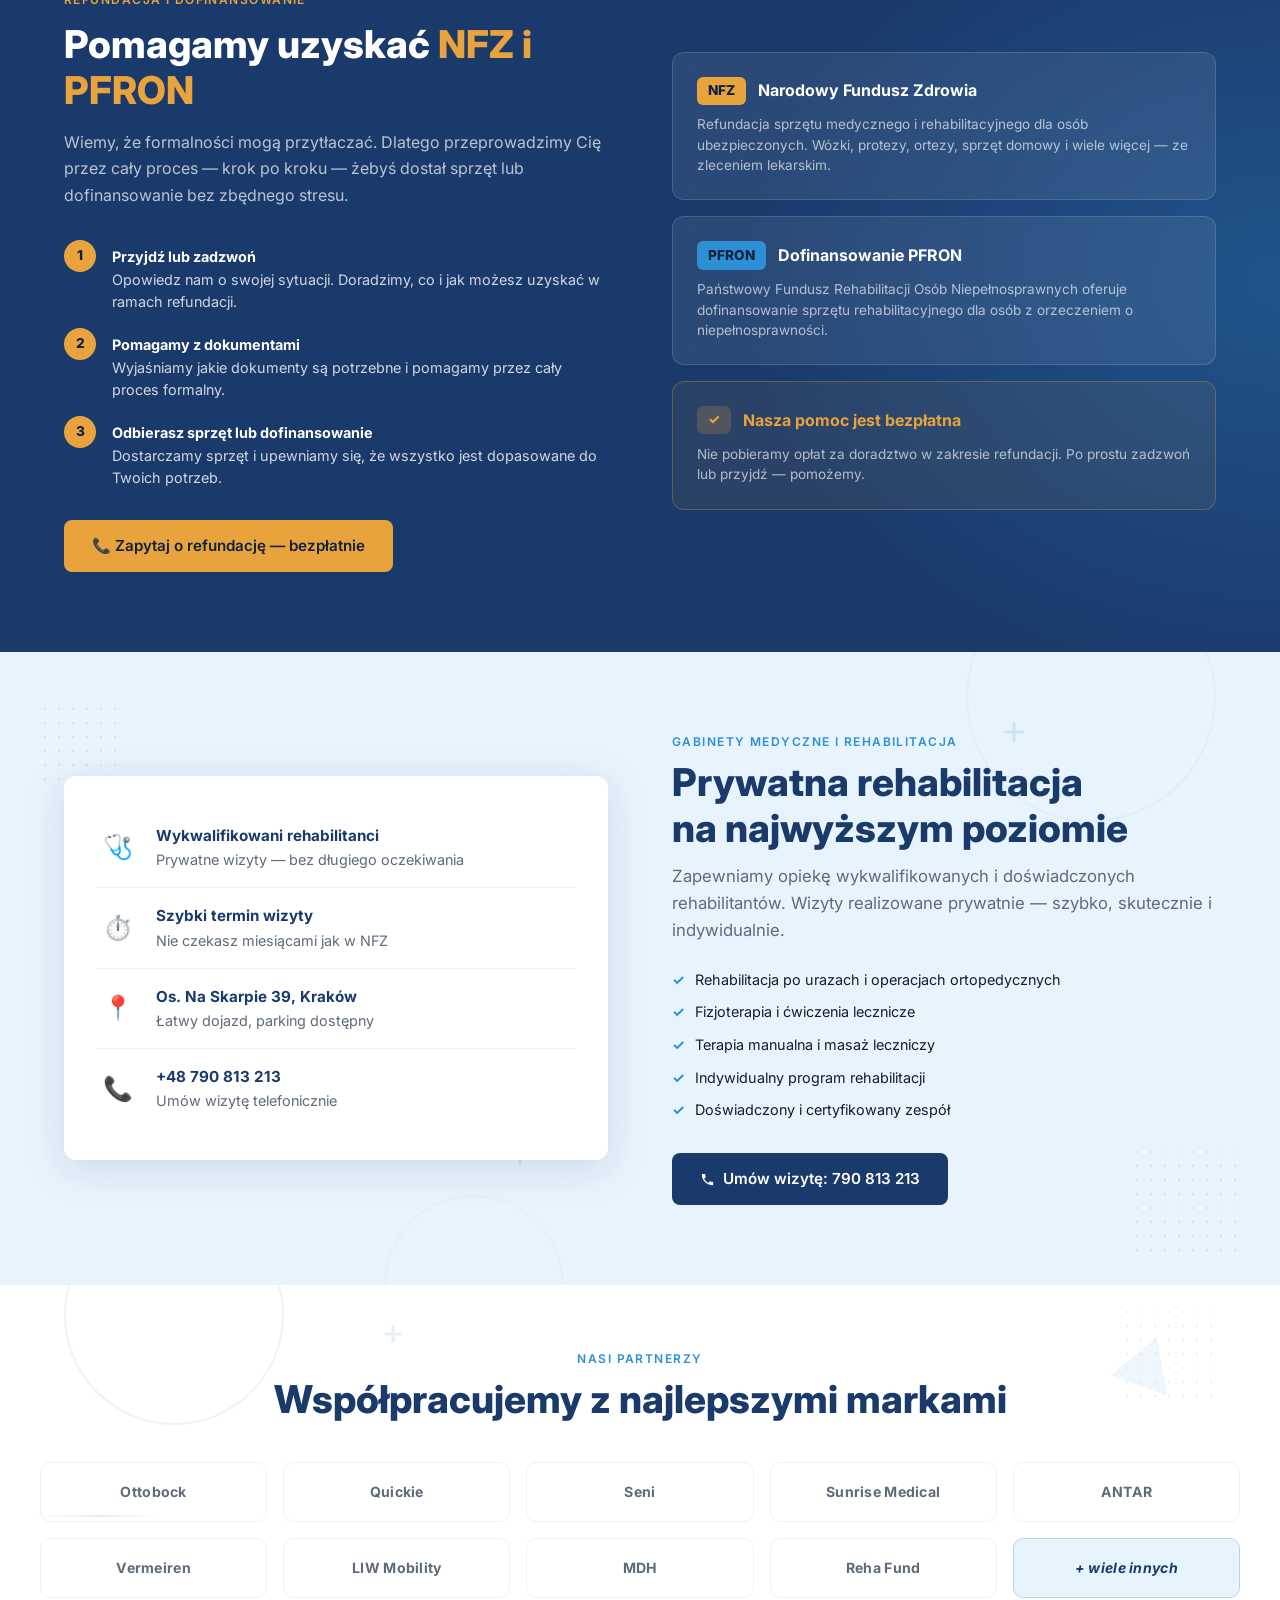
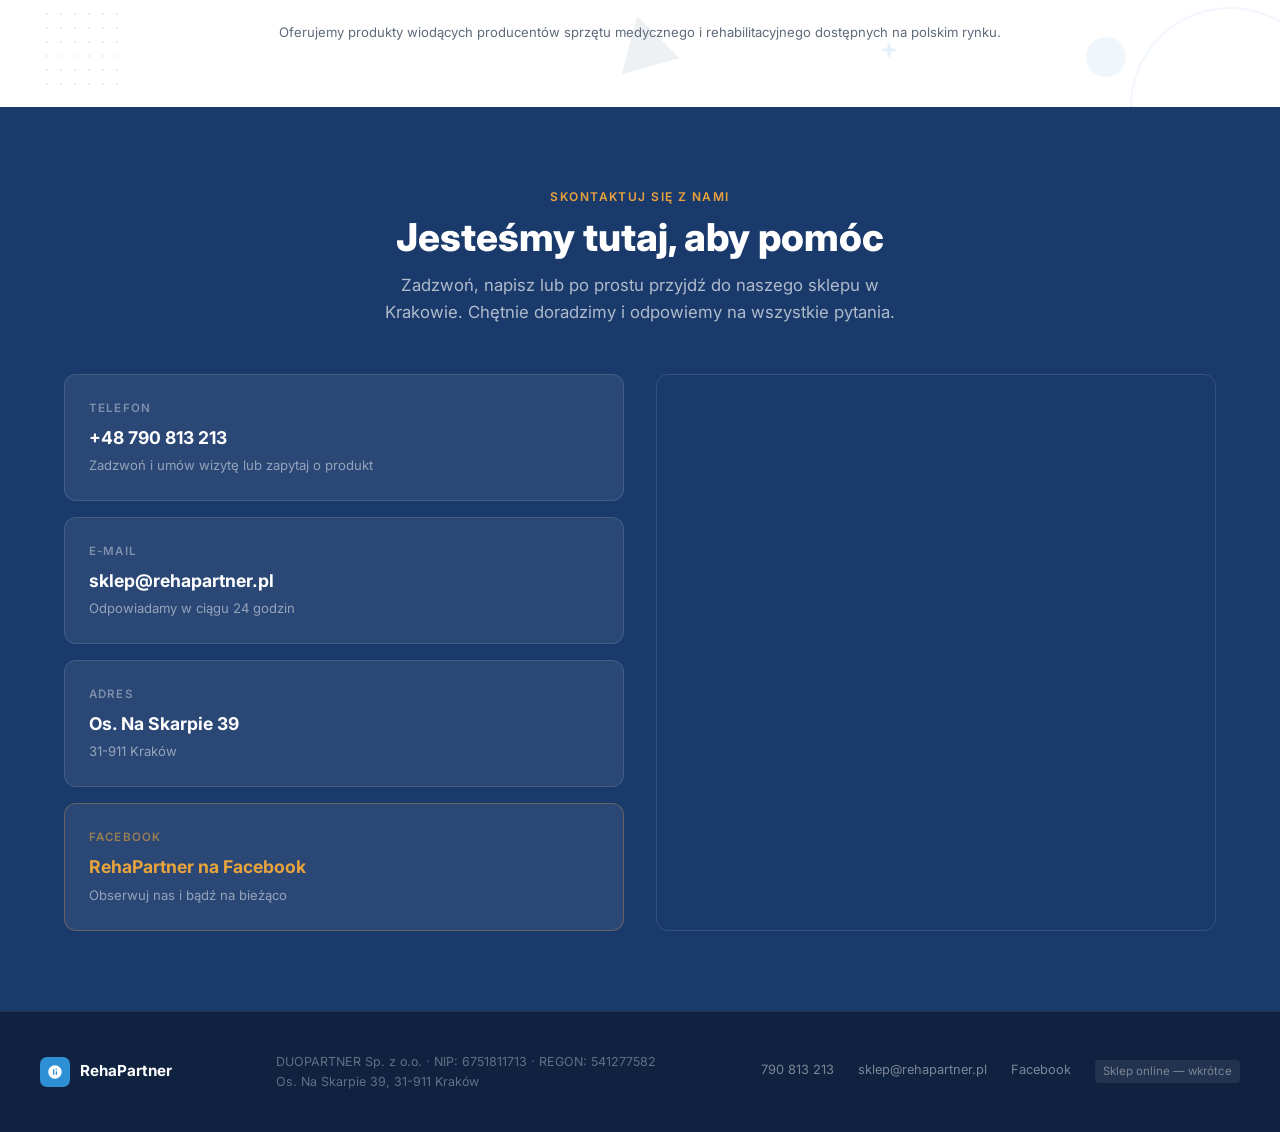
==== commit 7aa3468a: "Update index.html" ====
--- a/index.html
+++ b/index.html
@@ -190,15 +190,18 @@
     .featured-products .section-inner { position: relative; z-index: 1; }
     .featured-products .section-title { color: var(--white); }
     .featured-products .section-desc { color: rgba(255,255,255,0.68); }
-    .featured-grid { display: grid; grid-template-columns: repeat(2, 1fr); gap: 1.5rem; }
+    .featured-grid { display: grid; grid-template-columns: repeat(3, 1fr); gap: 1.5rem; }
     .featured-card { background: rgba(255,255,255,0.08); border: 1px solid rgba(255,255,255,0.14); border-radius: var(--radius); overflow: hidden; box-shadow: 0 12px 40px rgba(15,34,64,0.24); transition: all var(--transition); }
     .featured-card:hover { transform: translateY(-4px); background: rgba(255,255,255,0.11); border-color: rgba(255,255,255,0.22); }
     .featured-image { height: 300px; background: var(--white); overflow: hidden; }
     .featured-image img { width: 100%; height: 100%; object-fit: contain; padding: 1.25rem; }
     .featured-body { padding: 1.5rem; display: flex; flex-direction: column; align-items: flex-start; gap: 1.25rem; }
-    .featured-title { min-height: 2.0em; font-size: 1.75rem; font-weight: 800; color: var(--white); line-height: 1.3; }
+    .featured-title { min-height: 2.5em; font-size: 1.75rem; font-weight: 800; color: var(--white); line-height: 1.3; }
     .featured-card .btn { background: var(--gold); color: var(--navy-dark); }
     .featured-card .btn:hover { background: #f0b45a; box-shadow: 0 6px 24px rgba(232,163,61,0.28); }
+    #schodolaz { background-color: #1e4d8c; border: 1px solid rgba(255,255,255,0.14); border-radius: var(--radius); overflow: hidden; box-shadow: 0 12px 40px rgba(15,34,64,0.24); transition: all var(--transition); }
+    #MDH-link{transition: all 0.3s ease; color: #2D8FD4;}
+    #MDH-link:hover{color:#E8A33D; font-weight: bold;}
 
     /* ===================== MARKI ===================== */
     .marki { background: var(--white); padding: 4rem 1.5rem; }
@@ -620,7 +623,7 @@
     <div class="section-header centered">
       <p class="nfz-eyebrow">Wyróżnione produkty</p>
       <h2 class="section-title">Sprawdzone rozwiązania dla aktywności i niezależności</h2>
-      <p class="section-desc">Wybrane produkty dostępne w RehaPartner — doradzimy, dopasujemy i pomożemy w formalnościach.</p>
+      <p class="section-desc">Wybrane produkty dostępne w RehaPartner - dystrybutora <span id="MDH-link"><a href="https://mdh.pl/">MDH</a></span>.</p>
     </div>
     <div class="featured-grid">
       <article class="featured-card">
@@ -629,6 +632,16 @@
         </div>
         <div class="featured-body">
           <h3 class="featured-title">Wózek elektryczny EASY GO</h3>
+          <a href="tel:+48790813213" class="btn">📞 Zapytaj o produkt</a>
+        </div>
+      </article>
+
+      <article class="featured-card" id="schodolaz">
+        <div class="featured-image">
+          <img src="/yack_n971.jpg" alt="Schodołaz Yack N971" loading="lazy" />
+        </div>
+        <div class="featured-body">
+          <h3 class="featured-title">Schodołaz Yack N971</h3>
           <a href="tel:+48790813213" class="btn">📞 Zapytaj o produkt</a>
         </div>
       </article>
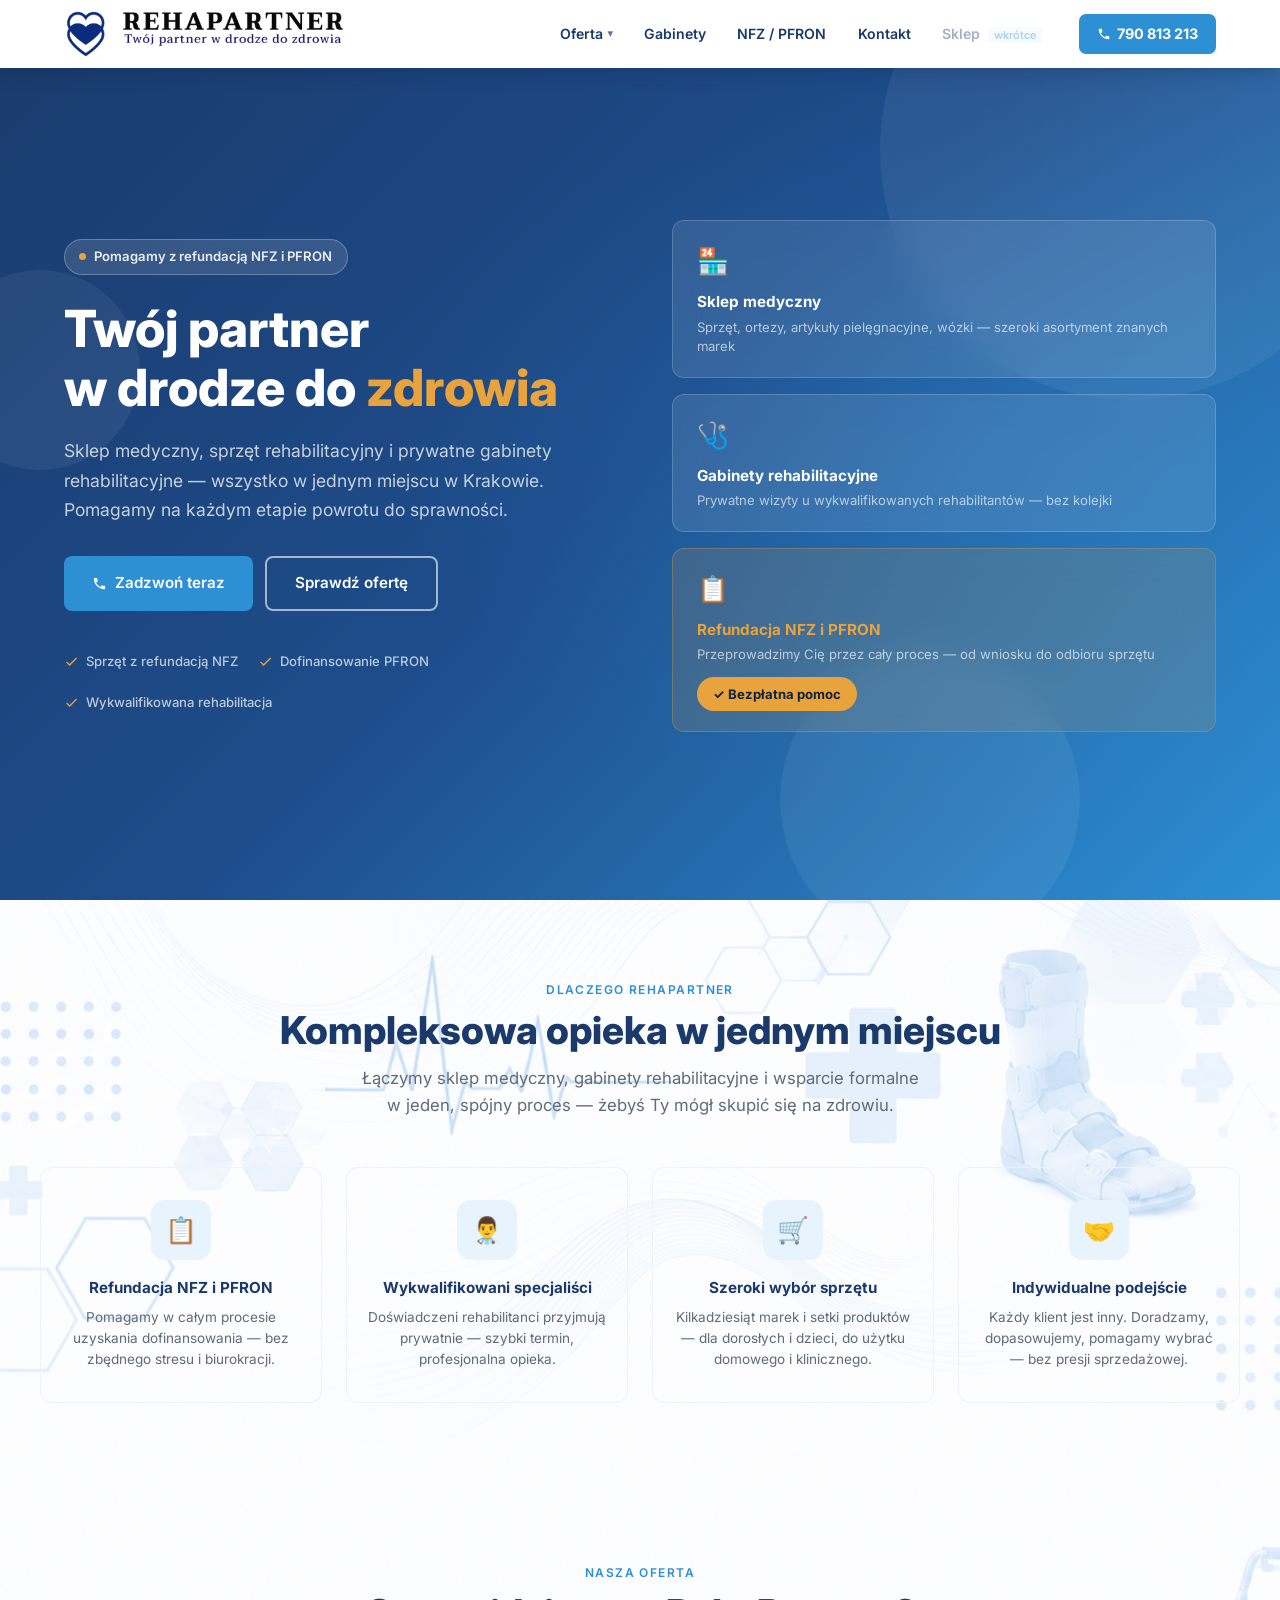
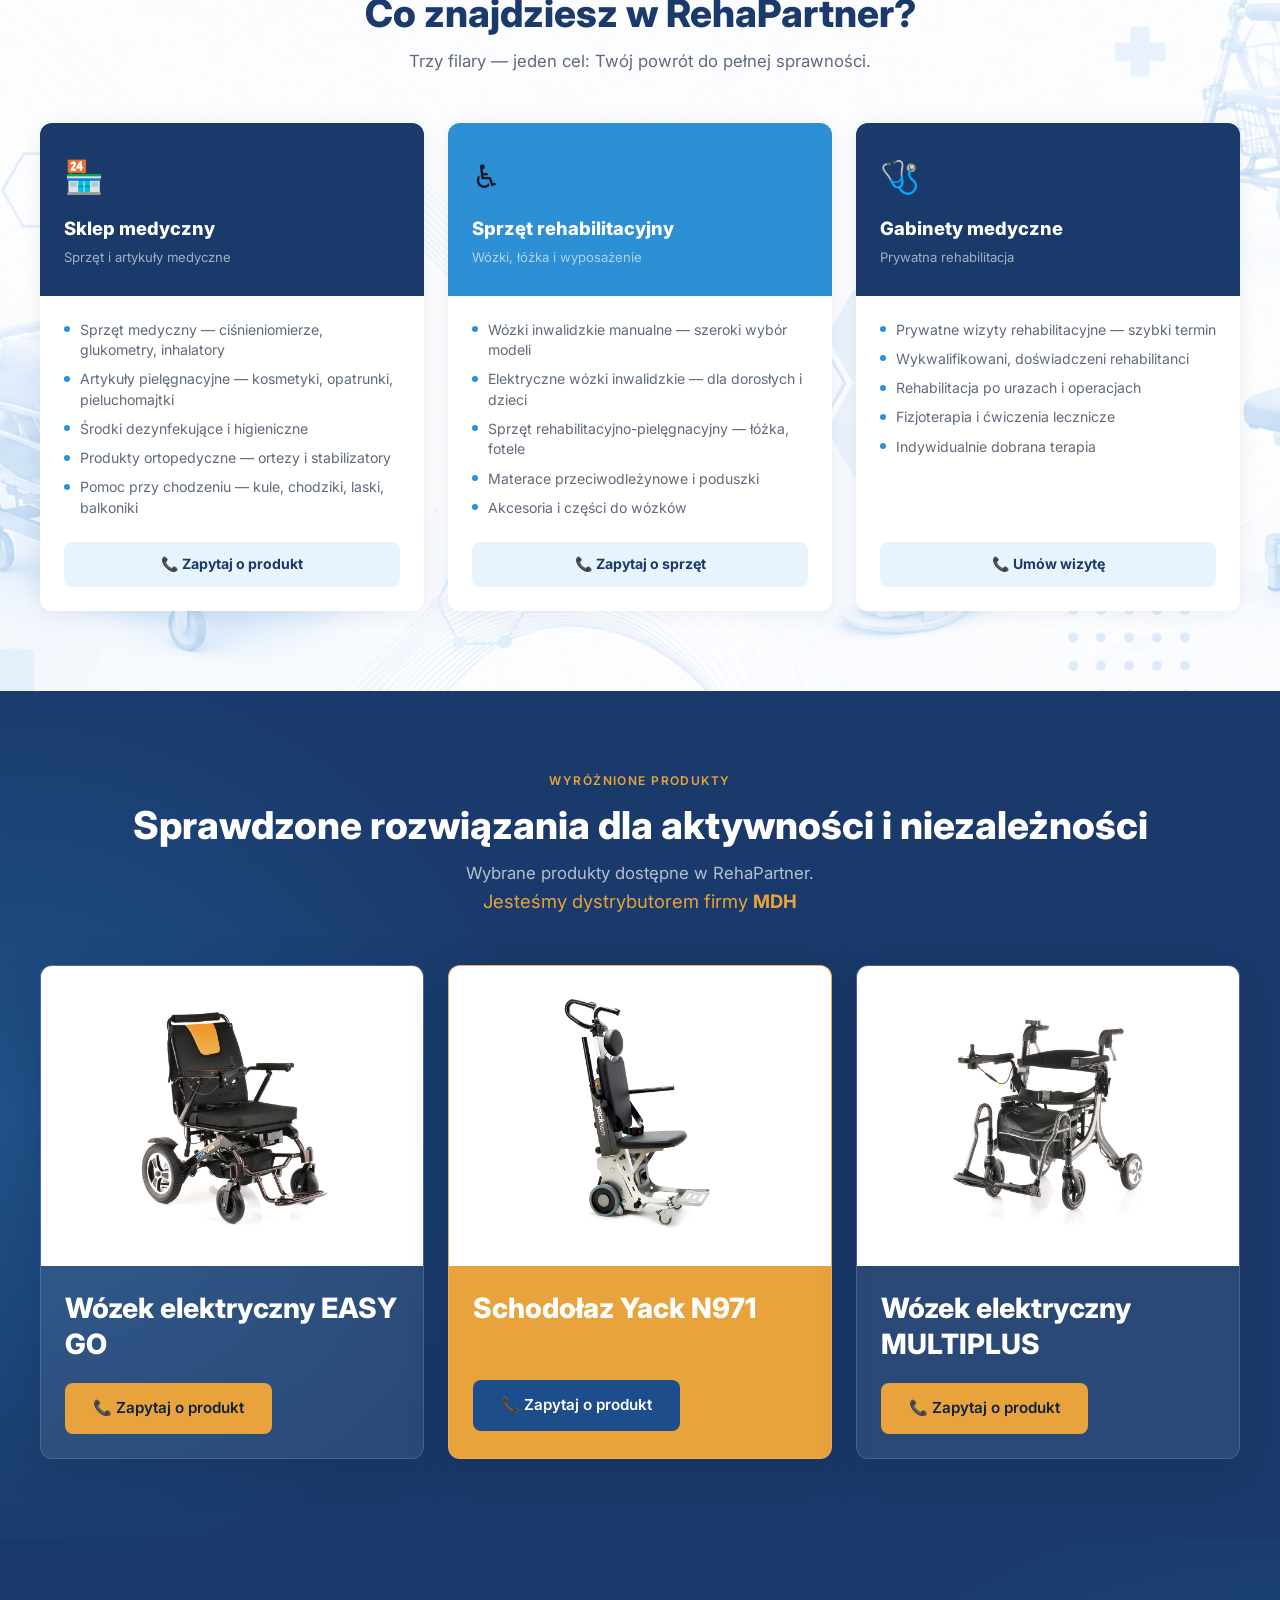
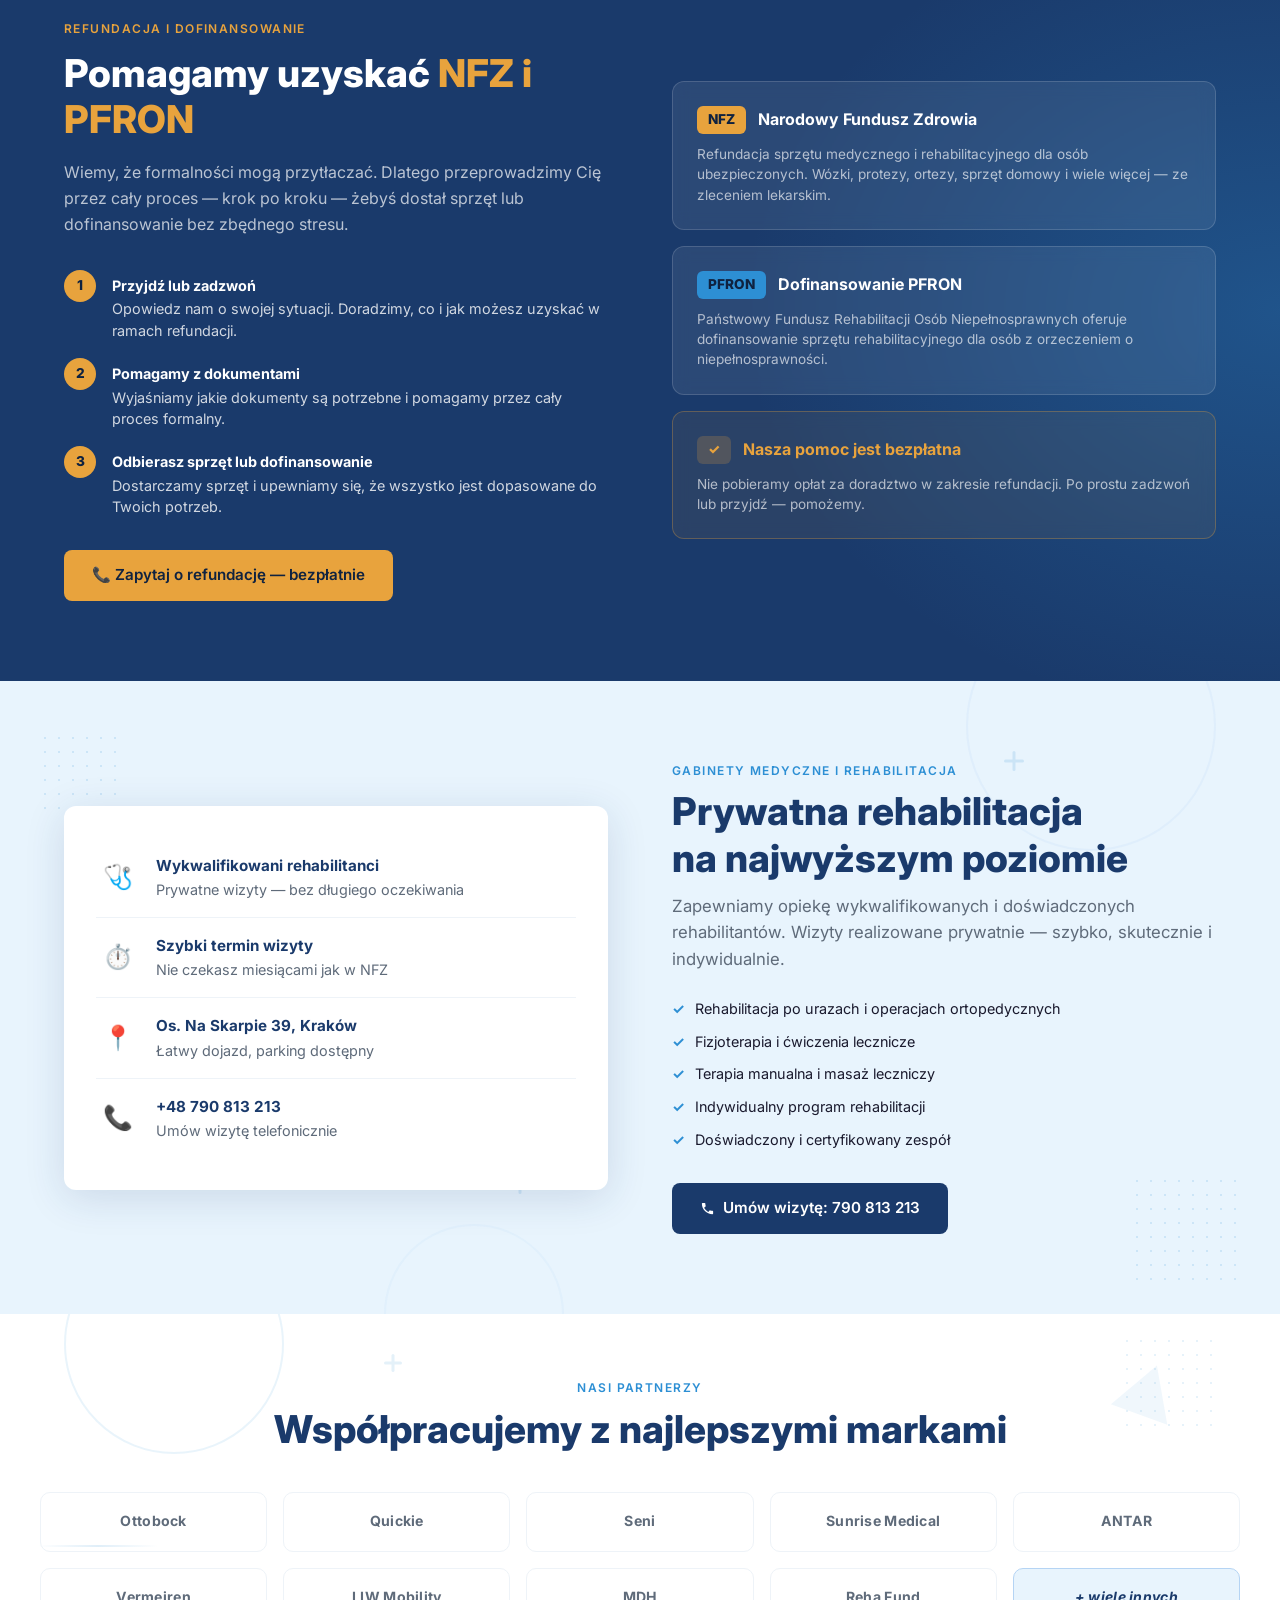
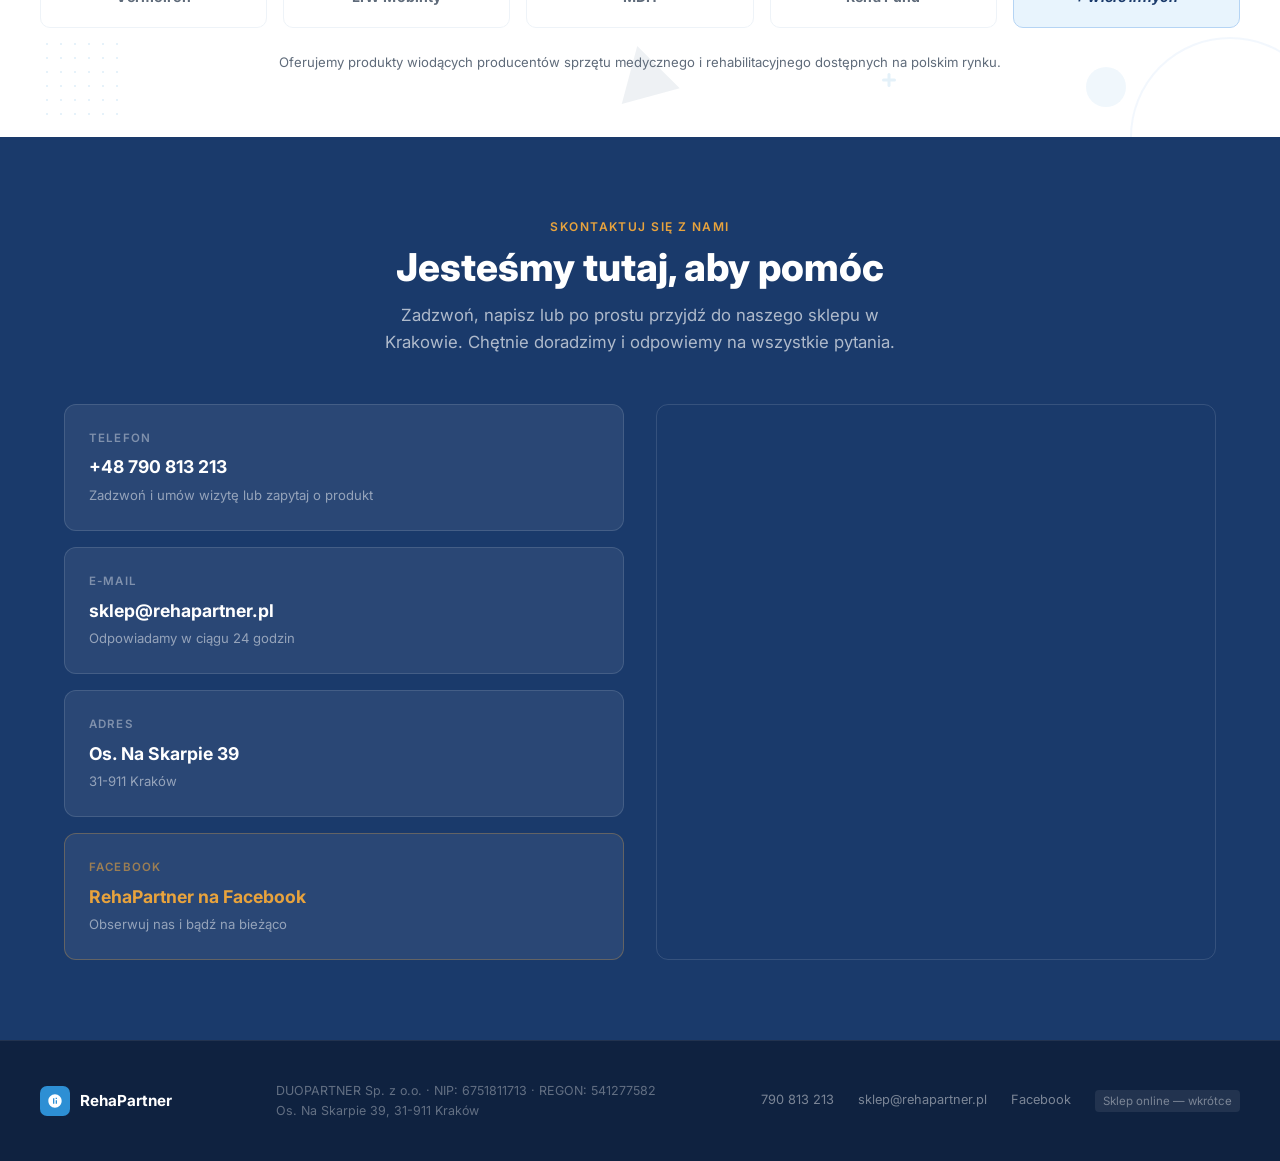
==== commit 6c9744a5: "Update index.html" ====
--- a/index.html
+++ b/index.html
@@ -199,9 +199,10 @@
     .featured-title { min-height: 2.5em; font-size: 1.75rem; font-weight: 800; color: var(--white); line-height: 1.3; }
     .featured-card .btn { background: var(--gold); color: var(--navy-dark); }
     .featured-card .btn:hover { background: #f0b45a; box-shadow: 0 6px 24px rgba(232,163,61,0.28); }
-    #schodolaz { background-color: #1e4d8c; border: 1px solid rgba(255,255,255,0.14); border-radius: var(--radius); overflow: hidden; box-shadow: 0 12px 40px rgba(15,34,64,0.24); transition: all var(--transition); }
-    #MDH-link{transition: all 0.3s ease; color: #2D8FD4;}
-    #MDH-link:hover{color:#E8A33D; font-weight: bold;}
+    #schodolaz { background-color: #E8A33D; border: 1px solid rgba(255,255,255,0.14); border-radius: var(--radius); overflow: hidden; box-shadow: 0 12px 40px rgba(15,34,64,0.24); transition: all var(--transition); }
+    #schodolaz .btn{background-color: #1e4d8c; color: white;}
+    #MDH-text{color: #E8A33D; font-size: 1.1em;}
+    #MDH-link{font-weight: bold; transition: all 0.3s ease;}
 
     /* ===================== MARKI ===================== */
     .marki { background: var(--white); padding: 4rem 1.5rem; }
@@ -623,7 +624,10 @@
     <div class="section-header centered">
       <p class="nfz-eyebrow">Wyróżnione produkty</p>
       <h2 class="section-title">Sprawdzone rozwiązania dla aktywności i niezależności</h2>
-      <p class="section-desc">Wybrane produkty dostępne w RehaPartner - dystrybutora <span id="MDH-link"><a href="https://mdh.pl/">MDH</a></span>.</p>
+      <p class="section-desc">
+        Wybrane produkty dostępne w RehaPartner.<br>
+        <span id="MDH-text">Jesteśmy dystrybutorem firmy <a href="https://mdh.pl/" target="_blank"><span id="MDH-link">MDH</span></a></span>
+      </p>
     </div>
     <div class="featured-grid">
       <article class="featured-card">
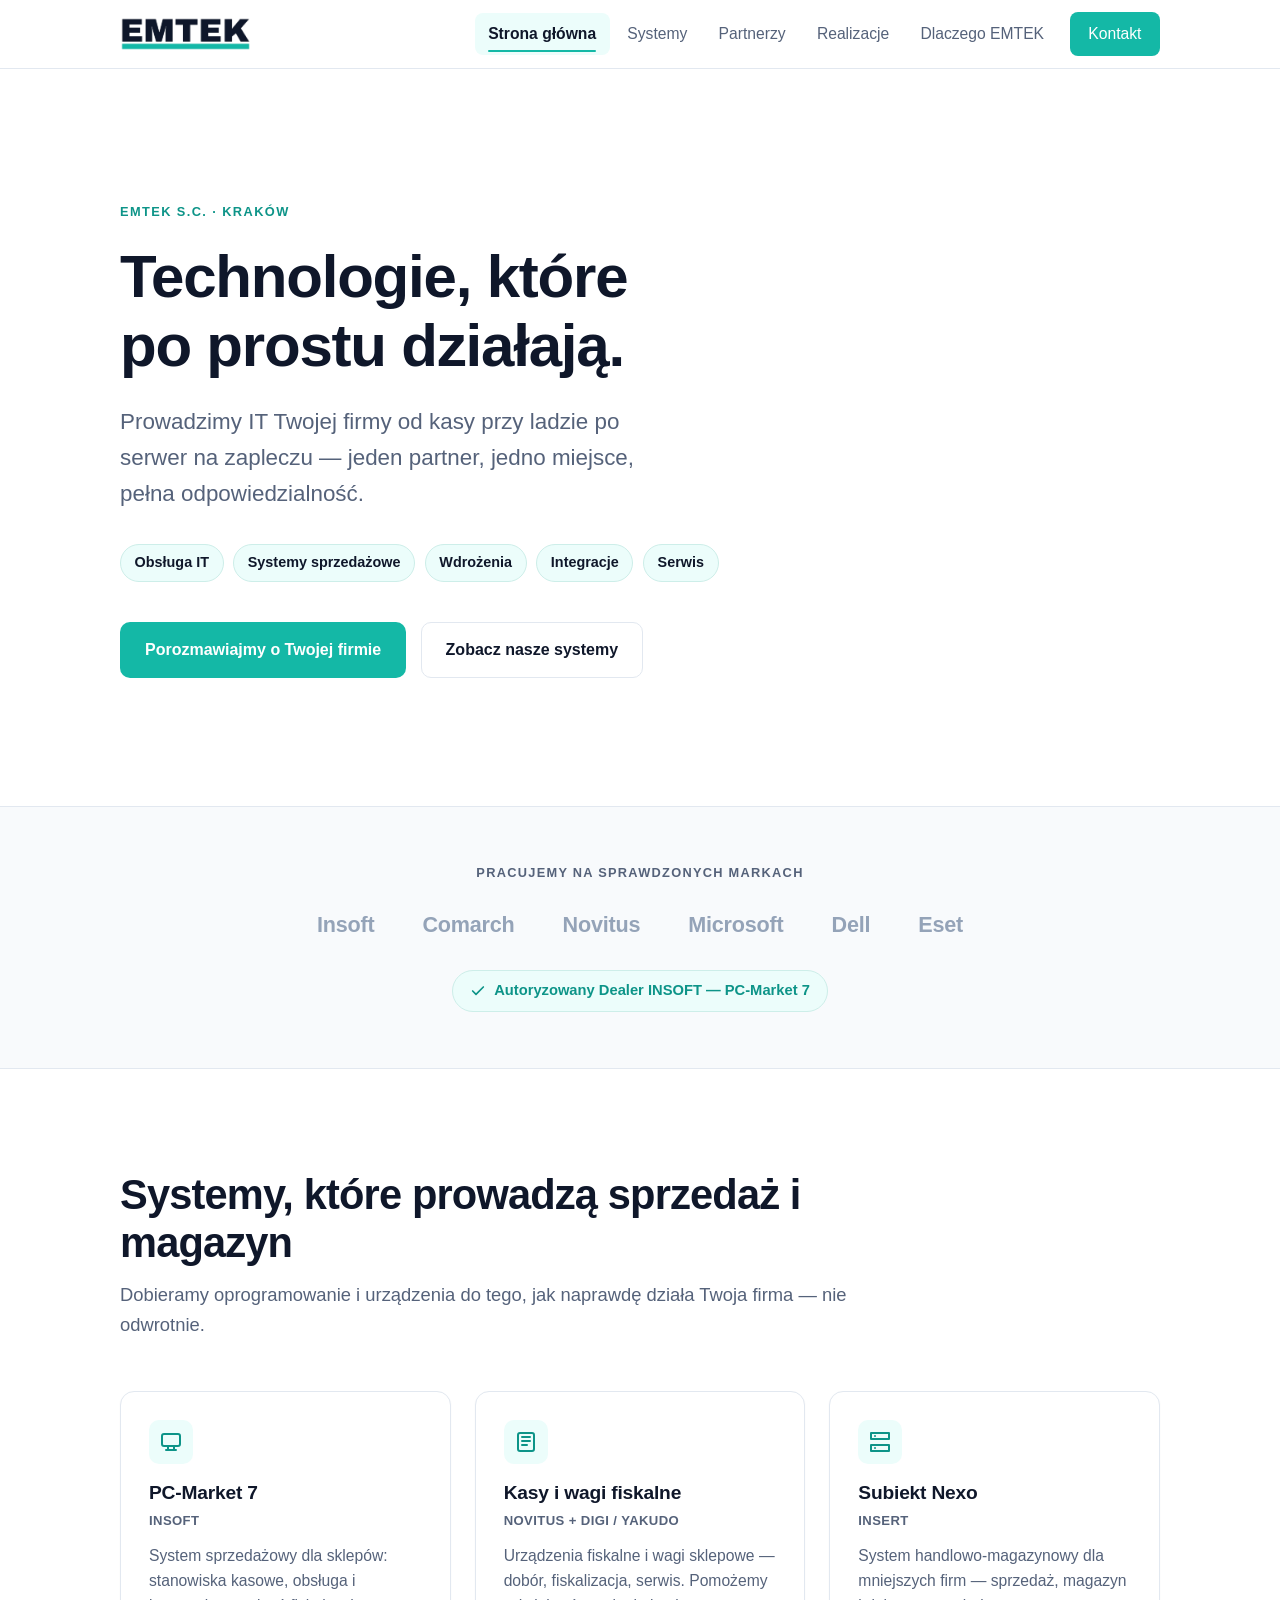
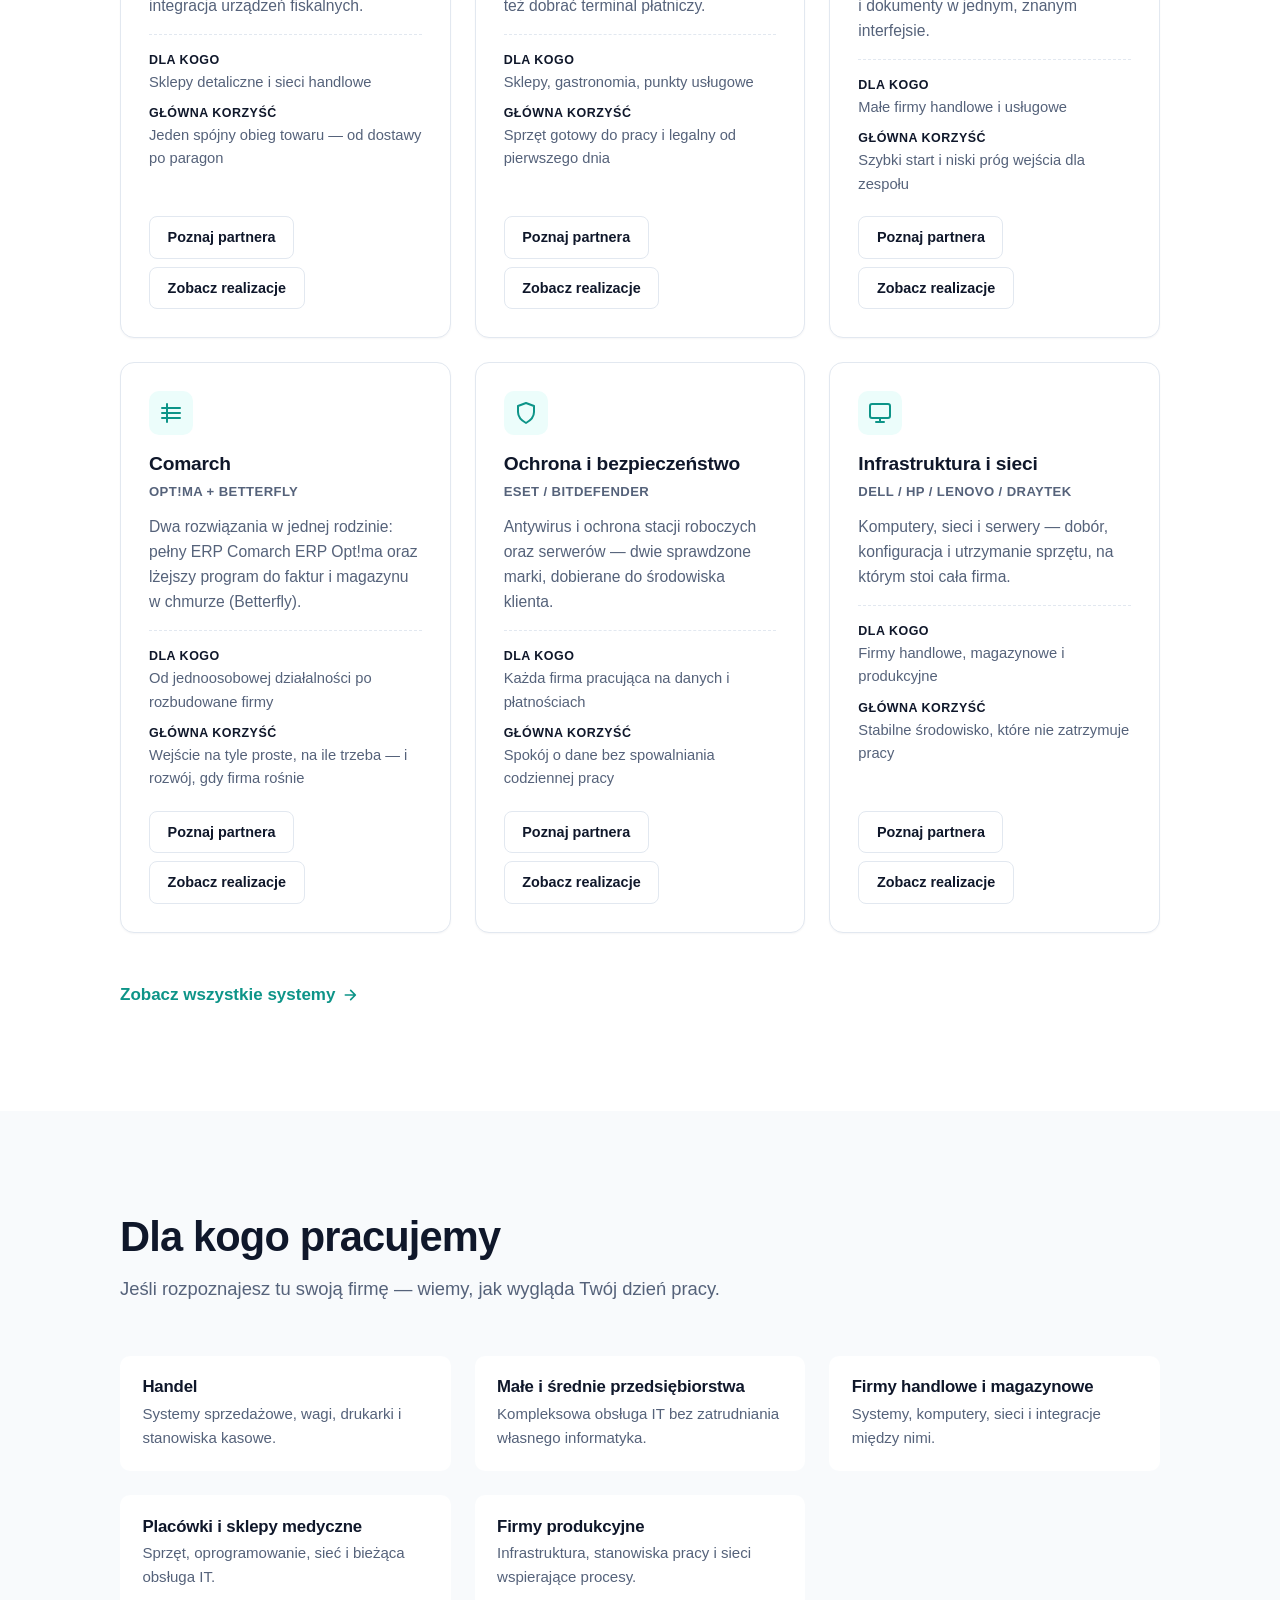
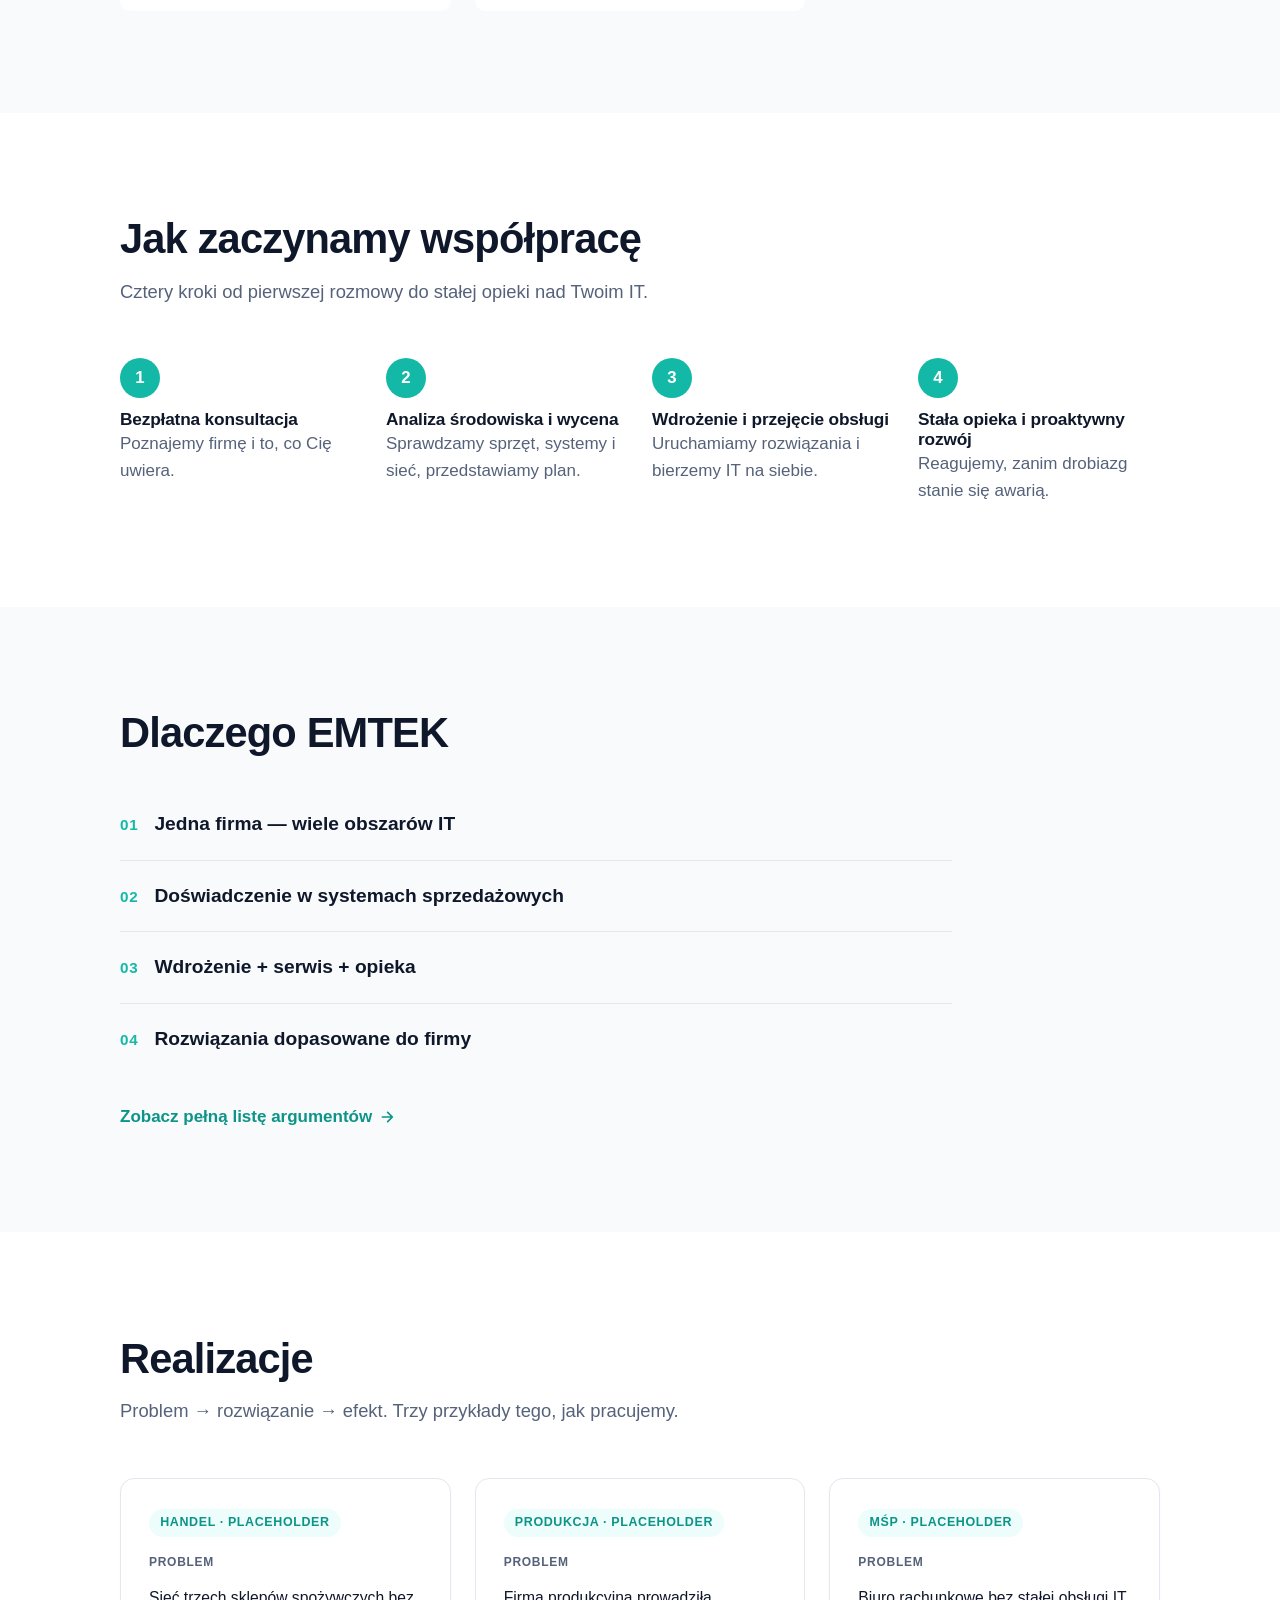
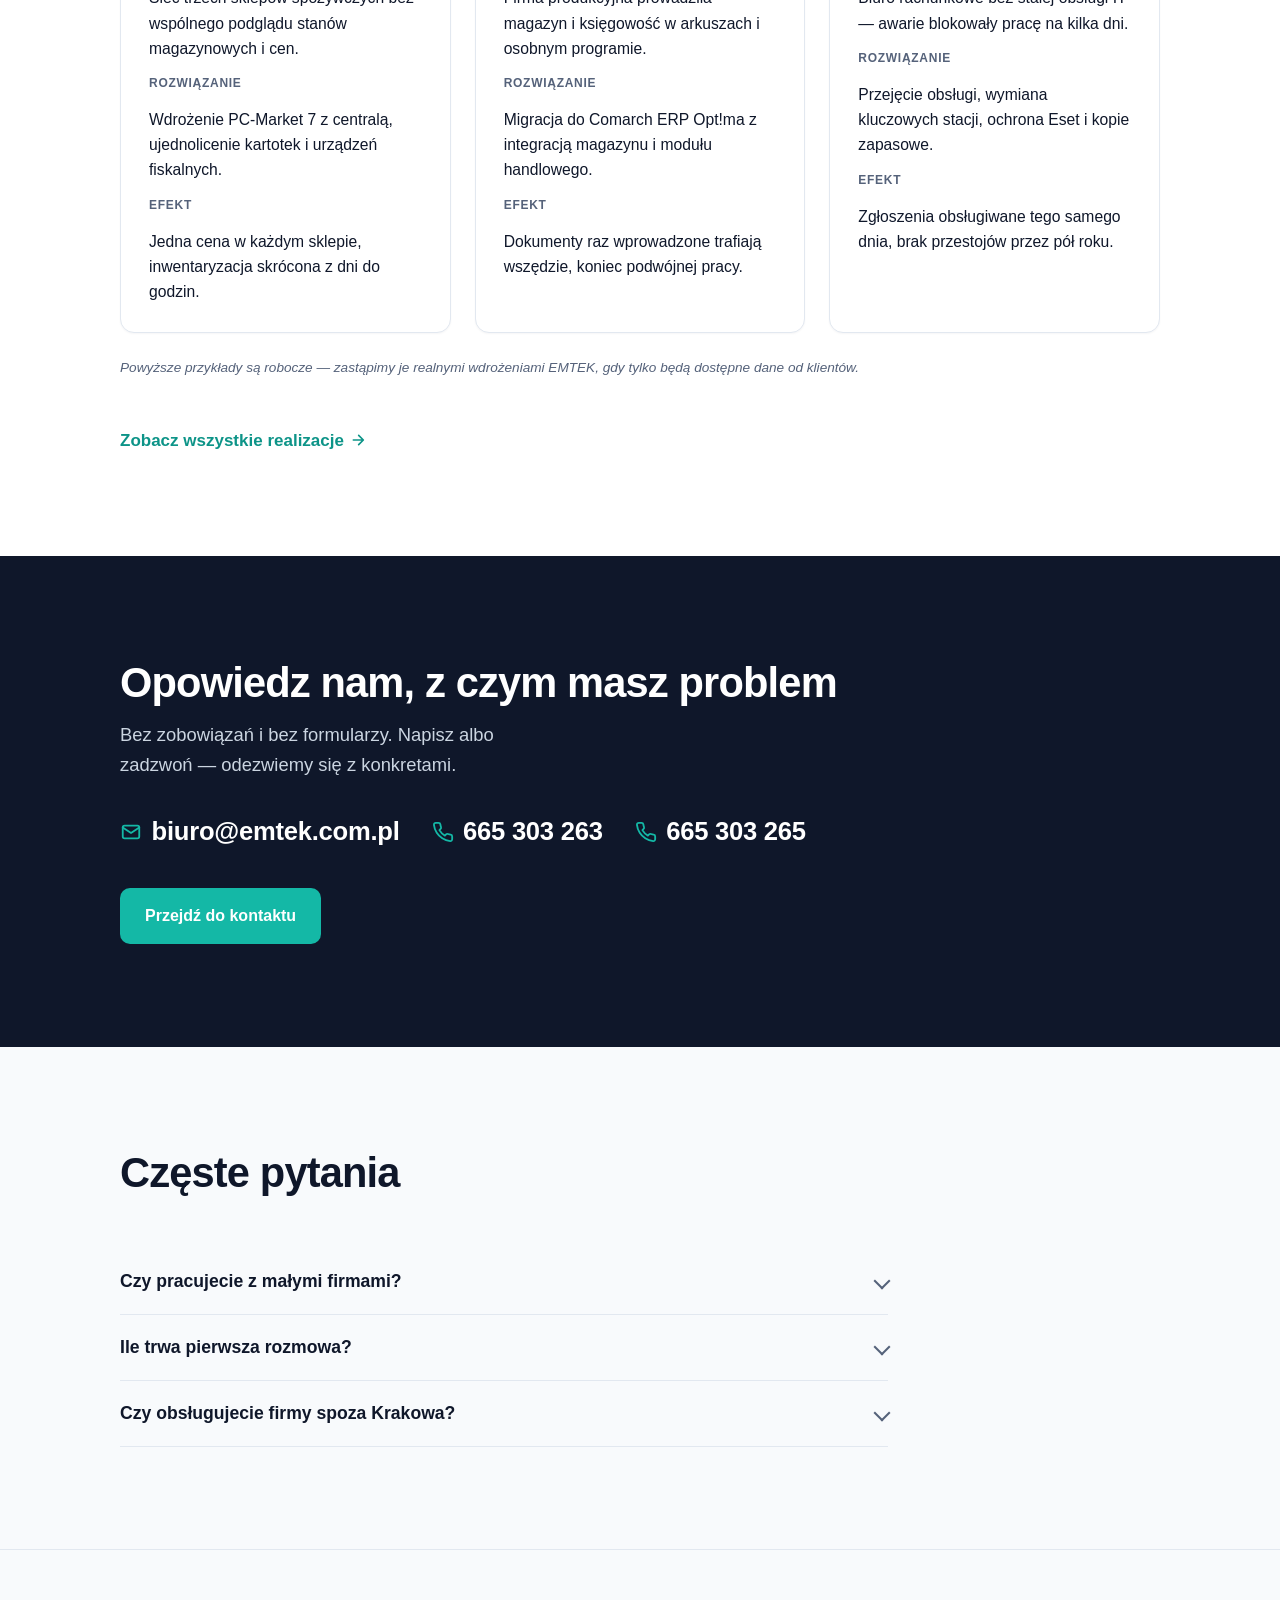
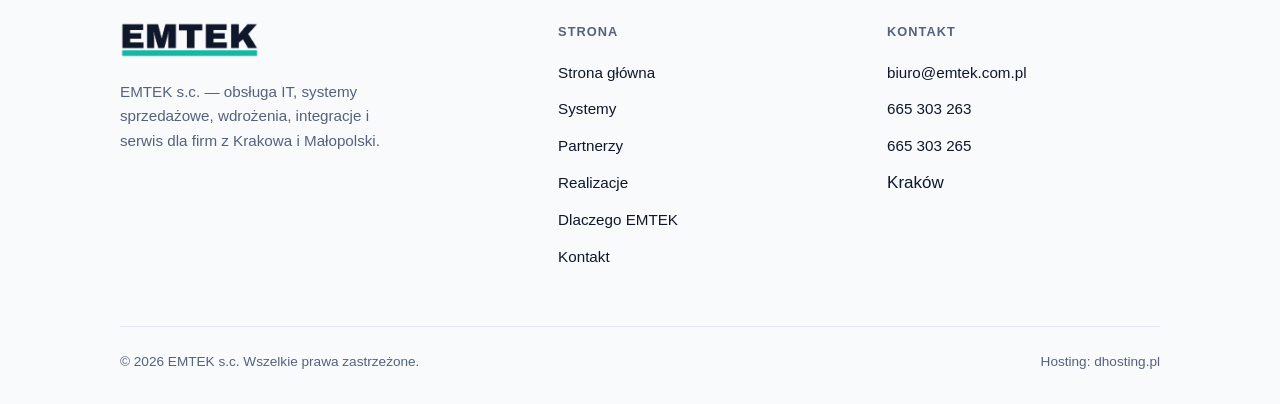
==== commit 08285e45: "Add files via upload" ====
--- a/index.html
+++ b/index.html
@@ -1,939 +1,449 @@
 <!DOCTYPE html>
 <html lang="pl">
 <head>
-  <meta charset="UTF-8" />
-  <meta name="viewport" content="width=device-width, initial-scale=1.0" />
-  <meta name="description" content="RehaPartner – sklep medyczny i gabinety rehabilitacyjne w Krakowie. Sprzęt ortopedyczny, wózki inwalidzkie, rehabilitacja prywatna. Pomagamy z refundacją NFZ i PFRON." />
-  <title>RehaPartner – Sklep Medyczny i Gabinety Rehabilitacyjne | Kraków</title>
-  <link rel="preconnect" href="https://fonts.googleapis.com" />
-  <link rel="preconnect" href="https://fonts.gstatic.com" crossorigin />
-  <link href="https://fonts.googleapis.com/css2?family=Inter:wght@400;500;600;700;800&display=swap" rel="stylesheet" />
-  <link rel="icon" href="/Rehapartner-Favicon.png" type="image/x-icon">
-
-  <style>
-    /* ===================== RESET & ROOT ===================== */
-    *, *::before, *::after { box-sizing: border-box; margin: 0; padding: 0; }
-    :root {
-      --navy:       #1A3A6B;
-      --navy-dark:  #0F2240;
-      --blue:       #2D8FD4;
-      --blue-light: #E8F4FD;
-      --blue-mid:   #B5D4F4;
-      --white:      #FFFFFF;
-      --text:       #1A1A2E;
-      --text-muted: #5F6B7A;
-      --gold:       #E8A33D;
-      --radius:     12px;
-      --shadow:     0 2px 20px rgba(26,58,107,0.08);
-      --shadow-md:  0 8px 40px rgba(26,58,107,0.14);
-      --transition: 0.22s ease;
-      --font: 'Inter', system-ui, sans-serif;
-    }
-    html { scroll-behavior: smooth; }
-    body { font-family: var(--font); color: var(--text); background: var(--white); line-height: 1.6; overflow-x: hidden; }
-    img { max-width: 100%; display: block; }
-    a { text-decoration: none; color: inherit; }
-    ul { list-style: none; }
-
-    /* ===================== TYPOGRAPHY ===================== */
-    .eyebrow { font-size: 0.75rem; font-weight: 600; letter-spacing: 0.12em; text-transform: uppercase; color: var(--blue); margin-bottom: 0.5rem; }
-    .section-title { font-size: clamp(1.6rem, 3vw, 2.4rem); font-weight: 800; color: var(--navy); line-height: 1.2; }
-    .section-desc { font-size: 1.05rem; color: var(--text-muted); margin-top: 0.75rem; max-width: 560px; }
-
-    /* ===================== BUTTONS ===================== */
-    .btn { display: inline-flex; align-items: center; gap: 0.5rem; padding: 0.85rem 1.75rem; border-radius: 8px; font-weight: 600; font-size: 0.95rem; transition: all var(--transition); cursor: pointer; border: none; }
-    .btn-primary { background: var(--blue); color: var(--white); }
-    .btn-primary:hover { background: #2278b8; transform: translateY(-1px); box-shadow: 0 6px 24px rgba(45,143,212,0.35); }
-    .btn-outline { background: transparent; color: var(--white); border: 2px solid rgba(255,255,255,0.6); }
-    .btn-outline:hover { background: rgba(255,255,255,0.1); border-color: var(--white); }
-    .btn-navy { background: var(--navy); color: var(--white); }
-    .btn-navy:hover { background: var(--navy-dark); transform: translateY(-1px); }
-
-    /* ===================== NAVBAR ===================== */
-    .navbar {
-      position: fixed; top: 0; left: 0; right: 0; z-index: 1000;
-      background: var(--white);
-      box-shadow: 0 2px 20px rgba(26,58,107,0.12);
-      transition: all var(--transition);
-    }
-    .nav-inner {
-      max-width: 1200px; margin: 0 auto; padding: 0 1.5rem;
-      display: flex; align-items: center; gap: 1rem;
-      height: 68px;
-    }
-    .nav-logo { display: flex; align-items: center; margin-right: auto; min-width: 0; }
-    .nav-logo-img { width: clamp(190px, 22vw, 285px); height: auto; display: block; }
-    .nav-links { display: flex; align-items: center; gap: 0.25rem; }
-    .nav-link { padding: 0.5rem 0.85rem; color: var(--navy); font-size: 0.88rem; font-weight: 600; border-radius: 6px; transition: all var(--transition); white-space: nowrap; position: relative; }
-    .nav-link:hover { color: var(--blue); background: var(--blue-light); }
-    .nav-dropdown { position: relative; }
-    .nav-dropdown-toggle { cursor: pointer; display: flex; align-items: center; gap: 0.3rem; }
-    .nav-dropdown-toggle::after { content: '▾'; font-size: 0.7rem; opacity: 0.7; }
-    .nav-dropdown-menu {
-      position: absolute; top: calc(100% + 8px); left: 0;
-      background: var(--white); border-radius: var(--radius); min-width: 210px;
-      box-shadow: var(--shadow-md); overflow: hidden;
-      opacity: 0; pointer-events: none; transform: translateY(-6px);
-      transition: all var(--transition);
-    }
-    .nav-dropdown:hover .nav-dropdown-menu,
-    .nav-dropdown.open .nav-dropdown-menu { opacity: 1; pointer-events: auto; transform: translateY(0); }
-    .nav-dropdown-item { display: flex; align-items: center; gap: 0.6rem; padding: 0.75rem 1rem; color: var(--text); font-size: 0.88rem; font-weight: 500; transition: background var(--transition); }
-    .nav-dropdown-item:hover { background: var(--blue-light); color: var(--navy); }
-    .nav-dropdown-item-icon { width: 28px; height: 28px; background: var(--blue-light); border-radius: 6px; display: flex; align-items: center; justify-content: center; font-size: 0.85rem; flex-shrink: 0; }
-    .nav-soon { font-size: 0.68rem; background: var(--blue-light); color: var(--blue); padding: 1px 6px; border-radius: 4px; margin-left: 0.25rem; }
-    .nav-cta { display: flex; align-items: center; gap: 0.4rem; background: var(--blue); color: var(--white); padding: 0.55rem 1.1rem; border-radius: 7px; font-weight: 700; font-size: 0.9rem; transition: all var(--transition); white-space: nowrap; margin-left: 0.5rem; }
-    .nav-cta:hover { background: #2278b8; transform: translateY(-1px); }
-    .hamburger { display: none; flex-direction: column; gap: 5px; cursor: pointer; padding: 6px; margin-left: auto; }
-    .hamburger span { width: 24px; height: 2px; background: var(--navy); border-radius: 2px; transition: all var(--transition); }
-    .mobile-menu { display: none; background: var(--white); padding: 1rem 1.5rem 1.5rem; flex-direction: column; gap: 0.25rem; box-shadow: 0 16px 30px rgba(26,58,107,0.12); border-top: 1px solid #EEF3F8; }
-    .mobile-menu.open { display: flex; }
-    .mobile-link { color: var(--navy); padding: 0.65rem 0; font-size: 0.95rem; font-weight: 600; border-bottom: 1px solid #EEF3F8; }
-    .mobile-link:last-child { border-bottom: none; }
-    .mobile-cta { margin-top: 0.75rem; background: var(--blue); color: var(--white); text-align: center; padding: 0.85rem; border-radius: 8px; font-weight: 700; font-size: 1rem; }
-
-    /* ===================== HERO ===================== */
-    .hero {
-      min-height: 100vh;
-      background: linear-gradient(135deg, var(--navy) 0%, #1e4d8c 50%, #2D8FD4 100%);
-      position: relative; overflow: hidden;
-      display: flex; align-items: center; padding-top: 68px;
-    }
-    .hero::before {
-      content: '';
-      position: absolute; inset: 0;
-      background: radial-gradient(ellipse 70% 60% at 80% 50%, rgba(45,143,212,0.25) 0%, transparent 70%);
-      pointer-events: none;
-    }
-    .hero-shapes { position: absolute; inset: 0; pointer-events: none; overflow: hidden; }
-    .hero-shape { position: absolute; border-radius: 50%; opacity: 0.06; background: var(--white); }
-    .hero-shape-1 { width: 500px; height: 500px; top: -100px; right: -100px; }
-    .hero-shape-2 { width: 300px; height: 300px; bottom: -50px; right: 200px; }
-    .hero-shape-3 { width: 200px; height: 200px; top: 30%; left: -60px; }
-    .hero-inner { max-width: 1200px; margin: 0 auto; padding: 5rem 1.5rem 6rem; display: grid; grid-template-columns: 1fr 1fr; gap: 4rem; align-items: center; position: relative; z-index: 1; }
-    .hero-badge { display: inline-flex; align-items: center; gap: 0.5rem; background: rgba(255,255,255,0.12); border: 1px solid rgba(255,255,255,0.25); border-radius: 100px; padding: 0.4rem 0.9rem; font-size: 0.82rem; font-weight: 600; color: rgba(255,255,255,0.9); margin-bottom: 1.5rem; backdrop-filter: blur(8px); }
-    .hero-badge-dot { width: 7px; height: 7px; background: var(--gold); border-radius: 50%; flex-shrink: 0; }
-    .hero-title { font-size: clamp(2rem, 4vw, 3.2rem); font-weight: 800; color: var(--white); line-height: 1.15; margin-bottom: 1.25rem; }
-    .hero-title span { color: var(--gold); }
-    .hero-subtitle { font-size: 1.1rem; color: rgba(255,255,255,0.75); line-height: 1.65; margin-bottom: 2rem; }
-    .hero-actions { display: flex; flex-wrap: wrap; gap: 0.75rem; margin-bottom: 2.5rem; }
-    .hero-trust { display: flex; flex-wrap: wrap; gap: 1.25rem; }
-    .hero-trust-item { display: flex; align-items: center; gap: 0.45rem; font-size: 0.82rem; color: rgba(255,255,255,0.7); font-weight: 500; }
-    .hero-trust-item svg { width: 15px; height: 15px; fill: var(--gold); flex-shrink: 0; }
-    .hero-visual { display: flex; flex-direction: column; gap: 1rem; }
-    .hero-card { background: rgba(255,255,255,0.1); backdrop-filter: blur(16px); border: 1px solid rgba(255,255,255,0.18); border-radius: var(--radius); padding: 1.25rem 1.5rem; }
-    .hero-card-icon { font-size: 1.6rem; margin-bottom: 0.5rem; }
-    .hero-card-title { font-size: 0.95rem; font-weight: 700; color: var(--white); margin-bottom: 0.2rem; }
-    .hero-card-desc { font-size: 0.82rem; color: rgba(255,255,255,0.65); line-height: 1.5; }
-    .hero-nfz-pill { display: inline-flex; align-items: center; gap: 0.5rem; background: var(--gold); color: var(--navy-dark); border-radius: 100px; padding: 0.4rem 1rem; font-size: 0.82rem; font-weight: 700; margin-top: 0.75rem; }
-
-    /* Wave divider */
-    .wave-divider { display: block; width: 100%; overflow: hidden; line-height: 0; background: var(--navy); }
-    .wave-divider svg { width: 100%; height: 60px; display: block; }
-
-    /* ===================== SECTIONS SHARED ===================== */
-    .section { padding: 5rem 1.5rem; }
-    .section-inner { max-width: 1200px; margin: 0 auto; }
-    .section-header { margin-bottom: 3rem; }
-    .section-header.centered { text-align: center; }
-    .section-header.centered .section-desc { margin: 0.75rem auto 0; }
-
-    /* ===================== WYRÓŻNIKI ===================== */
-    .features { background: transparent; }
-    .features-grid { display: grid; grid-template-columns: repeat(4, 1fr); gap: 1.5rem; }
-    .feature-card { text-align: center; padding: 2rem 1.25rem; border-radius: var(--radius); border: 1px solid #EEF3F8; transition: all var(--transition); }
-    .feature-card:hover { box-shadow: var(--shadow-md); transform: translateY(-3px); border-color: var(--blue-mid); }
-    .feature-icon { width: 60px; height: 60px; background: var(--blue-light); border-radius: 14px; display: flex; align-items: center; justify-content: center; margin: 0 auto 1rem; font-size: 1.6rem; }
-    .feature-title { font-size: 0.95rem; font-weight: 700; color: var(--navy); margin-bottom: 0.4rem; }
-    .feature-desc { font-size: 0.85rem; color: var(--text-muted); line-height: 1.55; }
-
-    /* ===================== OFERTA ===================== */
-    .oferta { background: transparent; position: relative; }
-    .oferta .section-inner { position: relative; z-index: 1; }
-    .oferta-grid { display: grid; grid-template-columns: repeat(3, 1fr); gap: 1.5rem; }
-    .oferta-card {display: flex; flex-direction: column; background: var(--white); border-radius: var(--radius); overflow: hidden; box-shadow: var(--shadow); transition: all var(--transition); }
-    .oferta-card:hover { transform: translateY(-4px); box-shadow: var(--shadow-md); }
-    .oferta-card-top { background: var(--navy); padding: 1.75rem 1.5rem; }
-    .oferta-card-icon { font-size: 2rem; margin-bottom: 0.75rem; }
-    .oferta-card-title { font-size: 1.15rem; font-weight: 800; color: var(--white); }
-    .oferta-card-subtitle { font-size: 0.82rem; color: rgba(255,255,255,0.6); margin-top: 0.2rem; }
-    .oferta-card-body {flex: 1; padding: 1.5rem; }
-    .oferta-list { display: flex; flex-direction: column; gap: 0.55rem; }
-    .oferta-list li { display: flex; align-items: flex-start; gap: 0.6rem; font-size: 0.88rem; color: var(--text-muted); line-height: 1.45; }
-    .oferta-list li::before { content: ''; width: 6px; height: 6px; background: var(--blue); border-radius: 50%; flex-shrink: 0; margin-top: 0.45em; }
-    .oferta-card-cta { display: block; margin: auto 1.5rem 1.5rem; padding: 0.7rem; background: var(--blue-light); color: var(--navy); font-weight: 700; font-size: 0.88rem; border-radius: 8px; text-align: center; transition: all var(--transition); }
-    .oferta-card-cta:hover { background: var(--blue); color: var(--white); }
-
-    /* ===================== NFZ BANER ===================== */
-    .nfz-section { background: var(--navy); position: relative; overflow: hidden; }
-    .nfz-section::before { content: ''; position: absolute; inset: 0; background: radial-gradient(ellipse 60% 80% at 100% 50%, rgba(45,143,212,0.3) 0%, transparent 70%); pointer-events: none; }
-    .nfz-inner { max-width: 1200px; margin: 0 auto; padding: 5rem 1.5rem; position: relative; z-index: 1; display: grid; grid-template-columns: 1fr 1fr; gap: 4rem; align-items: center; }
-    .nfz-eyebrow { font-size: 0.75rem; font-weight: 600; letter-spacing: 0.12em; text-transform: uppercase; color: var(--gold); margin-bottom: 0.75rem; }
-    .nfz-title { font-size: clamp(1.6rem, 3vw, 2.4rem); font-weight: 800; color: var(--white); line-height: 1.2; margin-bottom: 1rem; }
-    .nfz-title span { color: var(--gold); }
-    .nfz-desc { font-size: 1rem; color: rgba(255,255,255,0.7); line-height: 1.65; margin-bottom: 2rem; }
-    .nfz-steps { display: flex; flex-direction: column; gap: 1rem; margin-bottom: 2rem; }
-    .nfz-step { display: flex; align-items: flex-start; gap: 1rem; }
-    .nfz-step-num { width: 32px; height: 32px; background: var(--gold); color: var(--navy-dark); border-radius: 50%; display: flex; align-items: center; justify-content: center; font-weight: 800; font-size: 0.85rem; flex-shrink: 0; }
-    .nfz-step-text { font-size: 0.9rem; color: rgba(255,255,255,0.8); line-height: 1.5; padding-top: 0.35rem; }
-    .nfz-step-text strong { color: var(--white); display: block; font-weight: 700; margin-bottom: 0.1rem; }
-    .nfz-cards { display: flex; flex-direction: column; gap: 1rem; }
-    .nfz-card { background: rgba(255,255,255,0.08); border: 1px solid rgba(255,255,255,0.15); border-radius: var(--radius); padding: 1.5rem; backdrop-filter: blur(8px); }
-    .nfz-card-header { display: flex; align-items: center; gap: 0.75rem; margin-bottom: 0.6rem; }
-    .nfz-card-badge { background: var(--gold); color: var(--navy-dark); font-weight: 800; font-size: 0.85rem; padding: 0.2rem 0.7rem; border-radius: 6px; }
-    .nfz-card-title { font-weight: 700; color: var(--white); font-size: 1rem; }
-    .nfz-card-desc { font-size: 0.85rem; color: rgba(255,255,255,0.65); line-height: 1.5; }
-
-    /* ===================== WYRÓŻNIONE PRODUKTY ===================== */
-    .featured-products { background: var(--navy); position: relative; overflow: hidden; }
-    .featured-products::before { content: ''; position: absolute; inset: 0; background: radial-gradient(ellipse 60% 80% at 0% 50%, rgba(45,143,212,0.28) 0%, transparent 70%); pointer-events: none; }
-    .featured-products .section-inner { position: relative; z-index: 1; }
-    .featured-products .section-title { color: var(--white); }
-    .featured-products .section-desc { color: rgba(255,255,255,0.68); }
-    .featured-grid { display: grid; grid-template-columns: repeat(3, 1fr); gap: 1.5rem; }
-    .featured-card { background: rgba(255,255,255,0.08); border: 1px solid rgba(255,255,255,0.14); border-radius: var(--radius); overflow: hidden; box-shadow: 0 12px 40px rgba(15,34,64,0.24); transition: all var(--transition); }
-    .featured-card:hover { transform: translateY(-4px); background: rgba(255,255,255,0.11); border-color: rgba(255,255,255,0.22); }
-    .featured-image { height: 300px; background: var(--white); overflow: hidden; }
-    .featured-image img { width: 100%; height: 100%; object-fit: contain; padding: 1.25rem; }
-    .featured-body { padding: 1.5rem; display: flex; flex-direction: column; align-items: flex-start; gap: 1.25rem; }
-    .featured-title { min-height: 2.5em; font-size: 1.75rem; font-weight: 800; color: var(--white); line-height: 1.3; }
-    .featured-card .btn { background: var(--gold); color: var(--navy-dark); }
-    .featured-card .btn:hover { background: #f0b45a; box-shadow: 0 6px 24px rgba(232,163,61,0.28); }
-    #schodolaz { background-color: #E8A33D; border: 1px solid rgba(255,255,255,0.14); border-radius: var(--radius); overflow: hidden; box-shadow: 0 12px 40px rgba(15,34,64,0.24); transition: all var(--transition); }
-    #schodolaz .btn{background-color: #1e4d8c; color: white;}
-    #MDH-text{color: #E8A33D; font-size: 1.1em;}
-    #MDH-link{font-weight: bold; transition: all 0.3s ease;}
-
-    /* ===================== MARKI ===================== */
-    .marki { background: var(--white); padding: 4rem 1.5rem; }
-    .marki-inner { max-width: 1200px; margin: 0 auto; }
-    .marki-header { text-align: center; margin-bottom: 2.5rem; }
-    .marki-grid { display: grid; grid-template-columns: repeat(5, 1fr); gap: 1rem; align-items: center; }
-    .marka-item { display: flex; align-items: center; justify-content: center; padding: 1rem 1.5rem; border: 1px solid #EEF3F8; border-radius: 10px; font-weight: 700; font-size: 0.88rem; color: var(--text-muted); transition: all var(--transition); min-height: 60px; letter-spacing: 0.02em; }
-    .marka-item:hover { border-color: var(--blue-mid); color: var(--navy); background: var(--blue-light); }
-    .marki-note { text-align: center; margin-top: 1.5rem; font-size: 0.82rem; color: var(--text-muted); }
-
-    /* ===================== GABINETY ===================== */
-    .gabinety { background: var(--blue-light); position: relative; }
-    .gabinety-inner { max-width: 1200px; margin: 0 auto; padding: 5rem 1.5rem; display: grid; grid-template-columns: 1fr 1fr; gap: 4rem; align-items: center; position: relative; z-index: 1; }
-    .gabinety-visual { background: var(--white); border-radius: var(--radius); padding: 2rem; box-shadow: var(--shadow-md); }
-    .gabinety-stat { display: flex; align-items: center; gap: 1rem; padding: 1rem 0; border-bottom: 1px solid #EEF3F8; }
-    .gabinety-stat:last-child { border-bottom: none; }
-    .gabinety-stat-icon { font-size: 1.5rem; width: 44px; text-align: center; flex-shrink: 0; }
-    .gabinety-stat-text { font-size: 0.9rem; color: var(--text-muted); }
-    .gabinety-stat-text strong { display: block; color: var(--navy); font-weight: 700; font-size: 0.95rem; }
-    .gabinety-content .section-desc { margin-bottom: 1.5rem; }
-    .gabinety-features { display: flex; flex-direction: column; gap: 0.6rem; margin-bottom: 2rem; }
-    .gabinety-feature { display: flex; align-items: center; gap: 0.6rem; font-size: 0.9rem; color: var(--text); }
-    .gabinety-feature::before { content: '✓'; color: var(--blue); font-weight: 700; flex-shrink: 0; }
-
-    /* ===================== KONTAKT ===================== */
-    .kontakt { background: var(--navy); }
-    .kontakt-inner { max-width: 1200px; margin: 0 auto; padding: 5rem 1.5rem; }
-    .kontakt-header { text-align: center; margin-bottom: 3rem; }
-    .kontakt-header .section-title { color: var(--white); }
-    .kontakt-header .section-desc { color: rgba(255,255,255,0.65); margin: 0.75rem auto 0; }
-    .kontakt-grid { display: grid; grid-template-columns: 1fr 1fr; gap: 2rem; }
-    .kontakt-info { display: flex; flex-direction: column; gap: 1rem; }
-    .kontakt-card { background: rgba(255,255,255,0.07); border: 1px solid rgba(255,255,255,0.12); border-radius: var(--radius); padding: 1.5rem; transition: all var(--transition); }
-    .kontakt-card:hover { background: rgba(255,255,255,0.11); }
-    .kontakt-card-label { font-size: 0.72rem; font-weight: 600; letter-spacing: 0.1em; text-transform: uppercase; color: rgba(255,255,255,0.4); margin-bottom: 0.4rem; }
-    .kontakt-card-value { font-size: 1.1rem; font-weight: 700; color: var(--white); }
-    .kontakt-card-value a { color: var(--white); }
-    .kontakt-card-value a:hover { color: var(--gold); }
-    .kontakt-card-sub { font-size: 0.82rem; color: rgba(255,255,255,0.5); margin-top: 0.2rem; }
-    .kontakt-map { border-radius: var(--radius); overflow: hidden; height: 100%; min-height: 300px; border: 1px solid rgba(255,255,255,0.12); }
-    .kontakt-map iframe { width: 100%; height: 100%; min-height: 300px; border: none; display: block; }
-
-    /* ===================== FOOTER ===================== */
-    .footer { background: var(--navy-dark); padding: 2.5rem 1.5rem; border-top: 1px solid rgba(255,255,255,0.08); }
-    .footer-inner { max-width: 1200px; margin: 0 auto; display: flex; flex-wrap: wrap; align-items: center; justify-content: space-between; gap: 1.5rem; }
-    .footer-logo { display: flex; align-items: center; gap: 0.6rem; }
-    .footer-logo-icon { width: 30px; height: 30px; background: var(--blue); border-radius: 7px; display: flex; align-items: center; justify-content: center; }
-    .footer-logo-icon svg { width: 16px; height: 16px; fill: white; }
-    .footer-logo-name { font-weight: 700; color: var(--white); font-size: 0.95rem; }
-    .footer-meta { font-size: 0.78rem; color: rgba(255,255,255,0.35); }
-    .footer-links { display: flex; gap: 1.5rem; }
-    .footer-link { font-size: 0.8rem; color: rgba(255,255,255,0.45); transition: color var(--transition); }
-    .footer-link:hover { color: rgba(255,255,255,0.8); }
-    .footer-soon { font-size: 0.72rem; background: rgba(255,255,255,0.08); color: rgba(255,255,255,0.4); padding: 2px 8px; border-radius: 4px; }
-
-    /* ===================== RESPONSIVE ===================== */
-    /* ===================== DEKORACYJNE TŁA ===================== */
-    .bg-decor { position: absolute; pointer-events: none; overflow: hidden; inset: 0; z-index: 0; }
-    .bg-decor > * { position: absolute; }
-
-    /* Krzyżyki / plusy */
-    .decor-cross { width: 20px; height: 20px; opacity: 0.12; }
-    .decor-cross::before, .decor-cross::after { content: ''; position: absolute; background: var(--blue); border-radius: 2px; }
-    .decor-cross::before { width: 100%; height: 3px; top: 50%; left: 0; transform: translateY(-50%); }
-    .decor-cross::after  { width: 3px; height: 100%; left: 50%; top: 0; transform: translateX(-50%); }
-
-    /* Kółka */
-    .decor-circle { border-radius: 50%; border: 2px solid var(--blue); opacity: 0.1; }
-    .decor-circle.filled { background: var(--blue); border: none; opacity: 0.07; }
-
-    /* Siatka kropek */
-    .decor-dots {
-      width: 120px; height: 120px;
-      background-image: radial-gradient(circle, var(--blue) 1.5px, transparent 1.5px);
-      background-size: 14px 14px;
-      opacity: 0.12;
-    }
-
-    /* Fala / łuk */
-    .decor-arc { border-radius: 50%; border: 2px solid var(--blue-mid); opacity: 0.18; }
-
-    /* Trójkąt */
-    .decor-tri { width: 0; height: 0; opacity: 0.07; border-left: 30px solid transparent; border-right: 30px solid transparent; border-bottom: 52px solid var(--blue); }
-
-    /* Linia */
-    .decor-line { height: 2px; background: linear-gradient(90deg, transparent, var(--blue), transparent); opacity: 0.15; border-radius: 2px; }
-
-    /* sekcje z position:relative dla bg-decor */
-    .features, .marki { position: relative; }
-    .features .section-inner, .marki .marki-inner { position: relative; z-index: 1; }
-
-    @media (max-width: 1024px) {
-      .features-grid { grid-template-columns: repeat(2, 1fr); }
-      .marki-grid { grid-template-columns: repeat(3, 1fr); }
-    }
-    @media (max-width: 768px) {
-      .nav-links, .nav-cta { display: none; }
-      .hamburger { display: flex; }
-      .hero-inner { grid-template-columns: 1fr; gap: 2rem; padding: 3rem 1.5rem 4rem; }
-      .hero-visual { display: none; }
-      .oferta-grid { grid-template-columns: 1fr; }
-      .nfz-inner { grid-template-columns: 1fr; gap: 2rem; padding: 3rem 1.5rem; }
-      .featured-grid { grid-template-columns: 1fr; }
-      .featured-image { height: 260px; }
-      .featured-title { min-height: auto; }
-      .gabinety-inner { grid-template-columns: 1fr; gap: 2rem; padding: 3rem 1.5rem; }
-      .kontakt-grid { grid-template-columns: 1fr; }
-      .features-grid { grid-template-columns: 1fr 1fr; }
-      .marki-grid { grid-template-columns: repeat(2, 1fr); }
-      .footer-inner { flex-direction: column; text-align: center; }
-      .footer-links { flex-wrap: wrap; justify-content: center; }
-    }
-    @media (max-width: 480px) {
-      .features-grid { grid-template-columns: 1fr; }
-      .hero-title { font-size: 1.85rem; }
-      .hero-actions { flex-direction: column; }
-      .hero-actions .btn { justify-content: center; }
-    }
-    @media (prefers-reduced-motion: reduce) {
-      *, *::before, *::after { transition: none !important; animation: none !important; }
-    }
-
-    @media (min-width:1024px){
-
-.desktop-medical-bg{
-
-    position:relative;
-
-    overflow:hidden;
-
-}
-
-.desktop-medical-bg::before{
-
-    content:"";
-
-    position:absolute;
-
-    inset:0;
-
-    background:url("nd-bg.png") center top / cover no-repeat;
-
-    opacity:.30;
-
-    z-index:0;
-
-}
-
-.desktop-medical-bg>*{
-
-    position:relative;
-
-    z-index:1;
-
-}
-
-}
-
-@media (min-width:1024px){
-
-.features .bg-decor,
-.oferta .bg-decor{
-
-    display:none;
-
-}
-
-}
-  </style>
+  <meta charset="UTF-8">
+  <meta name="viewport" content="width=device-width, initial-scale=1">
+  <title>EMTEK s.c. — Technologie, które po prostu działają</title>
+  <meta name="description" content="EMTEK s.c. z Krakowa: obsługa IT, systemy sprzedażowe, wdrożenia, integracje i serwis dla firm handlowych i MŚP. Autoryzowany Dealer INSOFT (PC-Market 7).">
+  <link rel="stylesheet" href="styles.css">
 </head>
 <body>
-
-<!-- ==================== NAVBAR ==================== -->
-<nav class="navbar" id="navbar">
-  <div class="nav-inner">
-    <a href="#" class="nav-logo" aria-label="RehaPartner – strona główna">
-      <img class="nav-logo-img" src="[data-uri]" alt="RehaPartner – Twój partner w drodze do zdrowia" />
-    </a>
-
-    <ul class="nav-links">
-      <li class="nav-dropdown">
-        <span class="nav-link nav-dropdown-toggle">Oferta</span>
-        <div class="nav-dropdown-menu">
-          <a href="#gabinety" class="nav-dropdown-item">
-            <span class="nav-dropdown-item-icon">🩺</span> Gabinety rehabilitacyjne
-          </a>
-          <a href="#oferta" class="nav-dropdown-item">
-            <span class="nav-dropdown-item-icon">♿</span> Sprzęt rehabilitacyjny
-          </a>
-        </div>
-      </li>
-      <li><a href="#gabinety" class="nav-link">Gabinety</a></li>
-      <li><a href="#nfz" class="nav-link">NFZ / PFRON</a></li>
-      <li><a href="#kontakt" class="nav-link">Kontakt</a></li>
-      <li>
-        <a href="#" class="nav-link" style="opacity:0.4; pointer-events:none;">
-          Sklep <span class="nav-soon">wkrótce</span>
-        </a>
-      </li>
-    </ul>
-
-    <a href="tel:+48790813213" class="nav-cta">
-      <svg width="14" height="14" viewBox="0 0 24 24" fill="white"><path d="M6.6 10.8c1.4 2.8 3.8 5.1 6.6 6.6l2.2-2.2c.3-.3.7-.4 1-.2 1.1.4 2.3.6 3.6.6.6 0 1 .4 1 1V20c0 .6-.4 1-1 1-9.4 0-17-7.6-17-17 0-.6.4-1 1-1h3.5c.6 0 1 .4 1 1 0 1.3.2 2.5.6 3.6.1.3 0 .7-.2 1L6.6 10.8z"/></svg>
-      790 813 213
-    </a>
-
-    <button class="hamburger" id="hamburger" aria-label="Menu" aria-expanded="false">
-      <span></span><span></span><span></span>
-    </button>
-  </div>
-
-  <div class="mobile-menu" id="mobile-menu">
-    <a href="#gabinety" class="mobile-link">🩺 Gabinety rehabilitacyjne</a>
-    <a href="#nfz" class="mobile-link">📋 NFZ / PFRON</a>
-    <a href="#marki" class="mobile-link">🏷️ Nasze marki</a>
-    <a href="#kontakt" class="mobile-link">📍 Kontakt</a>
-    <a href="tel:+48790813213" class="mobile-cta">📞 Zadzwoń: 790 813 213</a>
-  </div>
-</nav>
-
-<!-- ==================== HERO ==================== -->
-<section class="hero" id="hero">
-  <div class="hero-shapes">
-    <div class="hero-shape hero-shape-1"></div>
-    <div class="hero-shape hero-shape-2"></div>
-    <div class="hero-shape hero-shape-3"></div>
-  </div>
-  <div class="hero-inner">
-    <div class="hero-content">
-      <div class="hero-badge">
-        <span class="hero-badge-dot"></span>
-        Pomagamy z refundacją NFZ i PFRON
-      </div>
-      <h1 class="hero-title">
-        Twój partner<br>
-        w drodze do <span>zdrowia</span>
-      </h1>
-      <p class="hero-subtitle">
-        Sklep medyczny, sprzęt rehabilitacyjny i prywatne gabinety rehabilitacyjne — wszystko w jednym miejscu w Krakowie. Pomagamy na każdym etapie powrotu do sprawności.
-      </p>
-      <div class="hero-actions">
-        <a href="tel:+48790813213" class="btn btn-primary">
-          <svg width="15" height="15" viewBox="0 0 24 24" fill="currentColor"><path d="M6.6 10.8c1.4 2.8 3.8 5.1 6.6 6.6l2.2-2.2c.3-.3.7-.4 1-.2 1.1.4 2.3.6 3.6.6.6 0 1 .4 1 1V20c0 .6-.4 1-1 1-9.4 0-17-7.6-17-17 0-.6.4-1 1-1h3.5c.6 0 1 .4 1 1 0 1.3.2 2.5.6 3.6.1.3 0 .7-.2 1L6.6 10.8z"/></svg>
-          Zadzwoń teraz
-        </a>
-        <a href="#oferta" class="btn btn-outline">Sprawdź ofertę</a>
-      </div>
-      <div class="hero-trust">
-        <span class="hero-trust-item">
-          <svg viewBox="0 0 24 24"><path d="M9 16.17L4.83 12l-1.42 1.41L9 19 21 7l-1.41-1.41z"/></svg>
-          Sprzęt z refundacją NFZ
-        </span>
-        <span class="hero-trust-item">
-          <svg viewBox="0 0 24 24"><path d="M9 16.17L4.83 12l-1.42 1.41L9 19 21 7l-1.41-1.41z"/></svg>
-          Dofinansowanie PFRON
-        </span>
-        <span class="hero-trust-item">
-          <svg viewBox="0 0 24 24"><path d="M9 16.17L4.83 12l-1.42 1.41L9 19 21 7l-1.41-1.41z"/></svg>
-          Wykwalifikowana rehabilitacja
-        </span>
-      </div>
+  <a class="skip-link" href="#main">Przejdź do treści</a>
+
+  <!-- ==================== NAGŁÓWEK ==================== -->
+  <header class="site-header">
+    <div class="container site-header__inner">
+      <a class="brand" href="index.html" aria-label="EMTEK s.c. — strona główna">
+        <img class="brand__logo" src="assets/emtek-logo.png" alt="EMTEK s.c." width="152" height="40">
+      </a>
+      <button class="nav-toggle" aria-expanded="false" aria-controls="site-nav" aria-label="Menu">
+        <svg width="26" height="26" viewBox="0 0 24 24" fill="none" stroke="currentColor" stroke-width="2" stroke-linecap="round"><path d="M4 7h16M4 12h16M4 17h16"/></svg>
+      </button>
+      <nav class="site-nav" id="site-nav" aria-label="Główna">
+        <a href="index.html">Strona główna</a>
+        <a href="systemy.html">Systemy</a>
+        <a href="partnerzy.html">Partnerzy</a>
+        <a href="realizacje.html">Realizacje</a>
+        <a href="dlaczego-emtek.html">Dlaczego EMTEK</a>
+        <a class="btn btn--primary btn--sm" href="kontakt.html">Kontakt</a>
+      </nav>
     </div>
-
-    <div class="hero-visual">
-      <div class="hero-card">
-        <div class="hero-card-icon">🏪</div>
-        <div class="hero-card-title">Sklep medyczny</div>
-        <div class="hero-card-desc">Sprzęt, ortezy, artykuły pielęgnacyjne, wózki — szeroki asortyment znanych marek</div>
-      </div>
-      <div class="hero-card">
-        <div class="hero-card-icon">🩺</div>
-        <div class="hero-card-title">Gabinety rehabilitacyjne</div>
-        <div class="hero-card-desc">Prywatne wizyty u wykwalifikowanych rehabilitantów — bez kolejki</div>
-      </div>
-      <div class="hero-card" style="background: rgba(232,163,61,0.15); border-color: rgba(232,163,61,0.3);">
-        <div class="hero-card-icon">📋</div>
-        <div class="hero-card-title" style="color: var(--gold);">Refundacja NFZ i PFRON</div>
-        <div class="hero-card-desc">Przeprowadzimy Cię przez cały proces — od wniosku do odbioru sprzętu</div>
-        <div class="hero-nfz-pill">✓ Bezpłatna pomoc</div>
+  </header>
+
+  <main id="main">
+
+    <!-- ==================== 1. HERO ==================== -->
+    <section class="hero">
+      <div class="container">
+        <span class="eyebrow">EMTEK s.c. · Kraków</span>
+        <h1>Technologie, które po prostu działają.</h1>
+        <p class="hero__sub">Prowadzimy IT Twojej firmy od kasy przy ladzie po serwer na zapleczu — jeden partner, jedno miejsce, pełna odpowiedzialność.</p>
+
+        <div class="tag-row">
+          <span class="tag">Obsługa IT</span>
+          <span class="tag">Systemy sprzedażowe</span>
+          <span class="tag">Wdrożenia</span>
+          <span class="tag">Integracje</span>
+          <span class="tag">Serwis</span>
+        </div>
+
+        <div class="hero__cta">
+          <a class="btn btn--primary" href="kontakt.html">Porozmawiajmy o Twojej firmie</a>
+          <a class="btn btn--ghost" href="systemy.html">Zobacz nasze systemy</a>
+        </div>
+      </div>
+    </section>
+
+    <!-- ==================== 2. PASEK ZAUFANIA ==================== -->
+    <section class="trust" aria-label="Marki, z którymi pracujemy">
+      <div class="container">
+        <p class="trust__label">Pracujemy na sprawdzonych markach</p>
+        <div class="trust__brands">
+          <span>Insoft</span>
+          <span>Comarch</span>
+          <span>Novitus</span>
+          <span>Microsoft</span>
+          <span>Dell</span>
+          <span>Eset</span>
+        </div>
+        <div class="trust__badge">
+          <span>
+            <svg width="16" height="16" viewBox="0 0 24 24" fill="none" stroke="currentColor" stroke-width="2.5" stroke-linecap="round" stroke-linejoin="round"><path d="M20 6 9 17l-5-5"/></svg>
+            Autoryzowany Dealer INSOFT — PC-Market 7
+          </span>
+        </div>
+      </div>
+    </section>
+
+    <!-- ==================== 3. SYSTEMY — TEASER ==================== -->
+    <section class="section" id="systemy">
+      <div class="container">
+        <div class="section__head">
+          <h2>Systemy, które prowadzą sprzedaż i magazyn</h2>
+          <p>Dobieramy oprogramowanie i urządzenia do tego, jak naprawdę działa Twoja firma — nie odwrotnie.</p>
+        </div>
+
+        <div class="grid grid--3">
+
+          <article class="card">
+            <div class="card__icon">
+              <svg viewBox="0 0 24 24" fill="none" stroke="currentColor" stroke-width="2" stroke-linecap="round" stroke-linejoin="round"><rect x="3" y="4" width="18" height="12" rx="2"/><path d="M7 20h10M9 16v4M15 16v4"/></svg>
+            </div>
+            <h3>PC-Market 7</h3>
+            <p class="card__partner">Insoft</p>
+            <p class="card__desc">System sprzedażowy dla sklepów: stanowiska kasowe, obsługa i integracja urządzeń fiskalnych.</p>
+            <dl class="card__meta">
+              <dt>Dla kogo</dt>
+              <dd>Sklepy detaliczne i sieci handlowe</dd>
+              <dt>Główna korzyść</dt>
+              <dd>Jeden spójny obieg towaru — od dostawy po paragon</dd>
+            </dl>
+            <div class="card__cta">
+              <a class="btn btn--ghost btn--sm" href="partnerzy.html#insoft">Poznaj partnera</a>
+              <a class="btn btn--ghost btn--sm" href="realizacje.html?tag=pc-market">Zobacz realizacje</a>
+            </div>
+          </article>
+
+          <article class="card">
+            <div class="card__icon">
+              <svg viewBox="0 0 24 24" fill="none" stroke="currentColor" stroke-width="2" stroke-linecap="round" stroke-linejoin="round"><rect x="4" y="3" width="16" height="18" rx="2"/><path d="M8 7h8M8 11h8M8 15h5"/></svg>
+            </div>
+            <h3>Kasy i wagi fiskalne</h3>
+            <p class="card__partner">Novitus + DIGI / YAKUDO</p>
+            <p class="card__desc">Urządzenia fiskalne i wagi sklepowe — dobór, fiskalizacja, serwis. Pomożemy też dobrać terminal płatniczy.</p>
+            <dl class="card__meta">
+              <dt>Dla kogo</dt>
+              <dd>Sklepy, gastronomia, punkty usługowe</dd>
+              <dt>Główna korzyść</dt>
+              <dd>Sprzęt gotowy do pracy i legalny od pierwszego dnia</dd>
+            </dl>
+            <div class="card__cta">
+              <a class="btn btn--ghost btn--sm" href="partnerzy.html#novitus">Poznaj partnera</a>
+              <a class="btn btn--ghost btn--sm" href="realizacje.html?tag=fiskalne">Zobacz realizacje</a>
+            </div>
+          </article>
+
+          <article class="card">
+            <div class="card__icon">
+              <svg viewBox="0 0 24 24" fill="none" stroke="currentColor" stroke-width="2" stroke-linecap="round" stroke-linejoin="round"><path d="M3 3h18v6H3zM3 15h18v6H3z"/><path d="M7 6h.01M7 18h.01"/></svg>
+            </div>
+            <h3>Subiekt Nexo</h3>
+            <p class="card__partner">Insert</p>
+            <p class="card__desc">System handlowo-magazynowy dla mniejszych firm — sprzedaż, magazyn i dokumenty w jednym, znanym interfejsie.</p>
+            <dl class="card__meta">
+              <dt>Dla kogo</dt>
+              <dd>Małe firmy handlowe i usługowe</dd>
+              <dt>Główna korzyść</dt>
+              <dd>Szybki start i niski próg wejścia dla zespołu</dd>
+            </dl>
+            <div class="card__cta">
+              <a class="btn btn--ghost btn--sm" href="partnerzy.html#insert">Poznaj partnera</a>
+              <a class="btn btn--ghost btn--sm" href="realizacje.html?tag=subiekt">Zobacz realizacje</a>
+            </div>
+          </article>
+
+          <article class="card">
+            <div class="card__icon">
+              <svg viewBox="0 0 24 24" fill="none" stroke="currentColor" stroke-width="2" stroke-linecap="round" stroke-linejoin="round"><path d="M3 7h18M3 12h18M3 17h18"/><path d="M8 3v18"/></svg>
+            </div>
+            <h3>Comarch</h3>
+            <p class="card__partner">Opt!ma + Betterfly</p>
+            <p class="card__desc">Dwa rozwiązania w jednej rodzinie: pełny ERP Comarch ERP Opt!ma oraz lżejszy program do faktur i magazynu w chmurze (Betterfly).</p>
+            <dl class="card__meta">
+              <dt>Dla kogo</dt>
+              <dd>Od jednoosobowej działalności po rozbudowane firmy</dd>
+              <dt>Główna korzyść</dt>
+              <dd>Wejście na tyle proste, na ile trzeba — i rozwój, gdy firma rośnie</dd>
+            </dl>
+            <div class="card__cta">
+              <a class="btn btn--ghost btn--sm" href="partnerzy.html#comarch">Poznaj partnera</a>
+              <a class="btn btn--ghost btn--sm" href="realizacje.html?tag=comarch">Zobacz realizacje</a>
+            </div>
+          </article>
+
+          <article class="card">
+            <div class="card__icon">
+              <svg viewBox="0 0 24 24" fill="none" stroke="currentColor" stroke-width="2" stroke-linecap="round" stroke-linejoin="round"><path d="M12 2 4 5v6c0 5 3.5 8.5 8 11 4.5-2.5 8-6 8-11V5z"/></svg>
+            </div>
+            <h3>Ochrona i bezpieczeństwo</h3>
+            <p class="card__partner">Eset / Bitdefender</p>
+            <p class="card__desc">Antywirus i ochrona stacji roboczych oraz serwerów — dwie sprawdzone marki, dobierane do środowiska klienta.</p>
+            <dl class="card__meta">
+              <dt>Dla kogo</dt>
+              <dd>Każda firma pracująca na danych i płatnościach</dd>
+              <dt>Główna korzyść</dt>
+              <dd>Spokój o dane bez spowalniania codziennej pracy</dd>
+            </dl>
+            <div class="card__cta">
+              <a class="btn btn--ghost btn--sm" href="partnerzy.html#eset">Poznaj partnera</a>
+              <a class="btn btn--ghost btn--sm" href="realizacje.html?tag=bezpieczenstwo">Zobacz realizacje</a>
+            </div>
+          </article>
+
+          <article class="card">
+            <div class="card__icon">
+              <svg viewBox="0 0 24 24" fill="none" stroke="currentColor" stroke-width="2" stroke-linecap="round" stroke-linejoin="round"><rect x="2" y="3" width="20" height="14" rx="2"/><path d="M8 21h8M12 17v4"/></svg>
+            </div>
+            <h3>Infrastruktura i sieci</h3>
+            <p class="card__partner">Dell / HP / Lenovo / DrayTek</p>
+            <p class="card__desc">Komputery, sieci i serwery — dobór, konfiguracja i utrzymanie sprzętu, na którym stoi cała firma.</p>
+            <dl class="card__meta">
+              <dt>Dla kogo</dt>
+              <dd>Firmy handlowe, magazynowe i produkcyjne</dd>
+              <dt>Główna korzyść</dt>
+              <dd>Stabilne środowisko, które nie zatrzymuje pracy</dd>
+            </dl>
+            <div class="card__cta">
+              <a class="btn btn--ghost btn--sm" href="partnerzy.html#infrastruktura">Poznaj partnera</a>
+              <a class="btn btn--ghost btn--sm" href="realizacje.html?tag=infrastruktura">Zobacz realizacje</a>
+            </div>
+          </article>
+
+        </div>
+
+        <div class="section__foot">
+          <a class="link-arrow" href="systemy.html">
+            Zobacz wszystkie systemy
+            <svg width="16" height="16" viewBox="0 0 24 24" fill="none" stroke="currentColor" stroke-width="2.5" stroke-linecap="round" stroke-linejoin="round"><path d="M5 12h14M13 5l7 7-7 7"/></svg>
+          </a>
+        </div>
+      </div>
+    </section>
+
+    <!-- ==================== 4. DLA KOGO PRACUJEMY ==================== -->
+    <section class="section section--alt">
+      <div class="container">
+        <div class="section__head">
+          <h2>Dla kogo pracujemy</h2>
+          <p>Jeśli rozpoznajesz tu swoją firmę — wiemy, jak wygląda Twój dzień pracy.</p>
+        </div>
+
+        <div class="audience">
+          <div class="audience__item">
+            <h3>Handel</h3>
+            <p>Systemy sprzedażowe, wagi, drukarki i stanowiska kasowe.</p>
+          </div>
+          <div class="audience__item">
+            <h3>Małe i średnie przedsiębiorstwa</h3>
+            <p>Kompleksowa obsługa IT bez zatrudniania własnego informatyka.</p>
+          </div>
+          <div class="audience__item">
+            <h3>Firmy handlowe i magazynowe</h3>
+            <p>Systemy, komputery, sieci i integracje między nimi.</p>
+          </div>
+          <div class="audience__item">
+            <h3>Placówki i sklepy medyczne</h3>
+            <p>Sprzęt, oprogramowanie, sieć i bieżąca obsługa IT.</p>
+          </div>
+          <div class="audience__item">
+            <h3>Firmy produkcyjne</h3>
+            <p>Infrastruktura, stanowiska pracy i sieci wspierające procesy.</p>
+          </div>
+        </div>
+      </div>
+    </section>
+
+    <!-- ==================== 5. JAK ZACZYNAMY ==================== -->
+    <section class="section">
+      <div class="container">
+        <div class="section__head">
+          <h2>Jak zaczynamy współpracę</h2>
+          <p>Cztery kroki od pierwszej rozmowy do stałej opieki nad Twoim IT.</p>
+        </div>
+
+        <div class="steps">
+          <div class="step">
+            <h3>Bezpłatna konsultacja</h3>
+            <p>Poznajemy firmę i to, co Cię uwiera.</p>
+          </div>
+          <div class="step">
+            <h3>Analiza środowiska i wycena</h3>
+            <p>Sprawdzamy sprzęt, systemy i sieć, przedstawiamy plan.</p>
+          </div>
+          <div class="step">
+            <h3>Wdrożenie i przejęcie obsługi</h3>
+            <p>Uruchamiamy rozwiązania i bierzemy IT na siebie.</p>
+          </div>
+          <div class="step">
+            <h3>Stała opieka i proaktywny rozwój</h3>
+            <p>Reagujemy, zanim drobiazg stanie się awarią.</p>
+          </div>
+        </div>
+      </div>
+    </section>
+
+    <!-- ==================== 6. DLACZEGO EMTEK — TEASER ==================== -->
+    <section class="section section--alt">
+      <div class="container">
+        <div class="section__head">
+          <h2>Dlaczego EMTEK</h2>
+        </div>
+
+        <ol class="reasons">
+          <li><span>Jedna firma — wiele obszarów IT</span></li>
+          <li><span>Doświadczenie w systemach sprzedażowych</span></li>
+          <li><span>Wdrożenie + serwis + opieka</span></li>
+          <li><span>Rozwiązania dopasowane do firmy</span></li>
+        </ol>
+
+        <div class="section__foot">
+          <a class="link-arrow" href="dlaczego-emtek.html">
+            Zobacz pełną listę argumentów
+            <svg width="16" height="16" viewBox="0 0 24 24" fill="none" stroke="currentColor" stroke-width="2.5" stroke-linecap="round" stroke-linejoin="round"><path d="M5 12h14M13 5l7 7-7 7"/></svg>
+          </a>
+        </div>
+      </div>
+    </section>
+
+    <!-- ==================== 7. REALIZACJE — TEASER ==================== -->
+    <section class="section">
+      <div class="container">
+        <div class="section__head">
+          <h2>Realizacje</h2>
+          <p>Problem → rozwiązanie → efekt. Trzy przykłady tego, jak pracujemy.</p>
+        </div>
+
+        <div class="grid grid--3">
+          <article class="case">
+            <span class="case__tag">Handel · placeholder</span>
+            <dl>
+              <dt>Problem</dt>
+              <dd>Sieć trzech sklepów spożywczych bez wspólnego podglądu stanów magazynowych i cen.</dd>
+              <dt>Rozwiązanie</dt>
+              <dd>Wdrożenie PC-Market 7 z centralą, ujednolicenie kartotek i urządzeń fiskalnych.</dd>
+              <dt>Efekt</dt>
+              <dd>Jedna cena w każdym sklepie, inwentaryzacja skrócona z dni do godzin.</dd>
+            </dl>
+          </article>
+
+          <article class="case">
+            <span class="case__tag">Produkcja · placeholder</span>
+            <dl>
+              <dt>Problem</dt>
+              <dd>Firma produkcyjna prowadziła magazyn i księgowość w arkuszach i osobnym programie.</dd>
+              <dt>Rozwiązanie</dt>
+              <dd>Migracja do Comarch ERP Opt!ma z integracją magazynu i modułu handlowego.</dd>
+              <dt>Efekt</dt>
+              <dd>Dokumenty raz wprowadzone trafiają wszędzie, koniec podwójnej pracy.</dd>
+            </dl>
+          </article>
+
+          <article class="case">
+            <span class="case__tag">MŚP · placeholder</span>
+            <dl>
+              <dt>Problem</dt>
+              <dd>Biuro rachunkowe bez stałej obsługi IT — awarie blokowały pracę na kilka dni.</dd>
+              <dt>Rozwiązanie</dt>
+              <dd>Przejęcie obsługi, wymiana kluczowych stacji, ochrona Eset i kopie zapasowe.</dd>
+              <dt>Efekt</dt>
+              <dd>Zgłoszenia obsługiwane tego samego dnia, brak przestojów przez pół roku.</dd>
+            </dl>
+          </article>
+        </div>
+
+        <p class="placeholder-note">Powyższe przykłady są robocze — zastąpimy je realnymi wdrożeniami EMTEK, gdy tylko będą dostępne dane od klientów.</p>
+
+        <div class="section__foot">
+          <a class="link-arrow" href="realizacje.html">
+            Zobacz wszystkie realizacje
+            <svg width="16" height="16" viewBox="0 0 24 24" fill="none" stroke="currentColor" stroke-width="2.5" stroke-linecap="round" stroke-linejoin="round"><path d="M5 12h14M13 5l7 7-7 7"/></svg>
+          </a>
+        </div>
+      </div>
+    </section>
+
+    <!-- ==================== 8. KONTAKT ==================== -->
+    <section class="section contact" id="kontakt">
+      <div class="container">
+        <h2>Opowiedz nam, z czym masz problem</h2>
+        <p>Bez zobowiązań i bez formularzy. Napisz albo zadzwoń — odezwiemy się z konkretami.</p>
+
+        <div class="contact__methods">
+          <a href="mailto:biuro@emtek.com.pl">
+            <svg viewBox="0 0 24 24" fill="none" stroke="currentColor" stroke-width="2" stroke-linecap="round" stroke-linejoin="round"><rect x="3" y="5" width="18" height="14" rx="2"/><path d="m3 7 9 6 9-6"/></svg>
+            biuro@emtek.com.pl
+          </a>
+          <a href="tel:665303263">
+            <svg viewBox="0 0 24 24" fill="none" stroke="currentColor" stroke-width="2" stroke-linecap="round" stroke-linejoin="round"><path d="M22 16.92v3a2 2 0 0 1-2.18 2 19.79 19.79 0 0 1-8.63-3.07 19.5 19.5 0 0 1-6-6 19.79 19.79 0 0 1-3.07-8.67A2 2 0 0 1 4.11 2h3a2 2 0 0 1 2 1.72c.13.96.36 1.9.7 2.81a2 2 0 0 1-.45 2.11L8.09 9.91a16 16 0 0 0 6 6l1.27-1.27a2 2 0 0 1 2.11-.45c.91.34 1.85.57 2.81.7A2 2 0 0 1 22 16.92z"/></svg>
+            665 303 263
+          </a>
+          <a href="tel:665303265">
+            <svg viewBox="0 0 24 24" fill="none" stroke="currentColor" stroke-width="2" stroke-linecap="round" stroke-linejoin="round"><path d="M22 16.92v3a2 2 0 0 1-2.18 2 19.79 19.79 0 0 1-8.63-3.07 19.5 19.5 0 0 1-6-6 19.79 19.79 0 0 1-3.07-8.67A2 2 0 0 1 4.11 2h3a2 2 0 0 1 2 1.72c.13.96.36 1.9.7 2.81a2 2 0 0 1-.45 2.11L8.09 9.91a16 16 0 0 0 6 6l1.27-1.27a2 2 0 0 1 2.11-.45c.91.34 1.85.57 2.81.7A2 2 0 0 1 22 16.92z"/></svg>
+            665 303 265
+          </a>
+        </div>
+
+        <a class="btn btn--primary" href="kontakt.html">Przejdź do kontaktu</a>
+      </div>
+    </section>
+
+    <!-- ==================== 9. FAQ ==================== -->
+    <section class="section section--alt">
+      <div class="container">
+        <div class="section__head">
+          <h2>Częste pytania</h2>
+        </div>
+
+        <div class="faq">
+          <details>
+            <summary>Czy pracujecie z małymi firmami?</summary>
+            <p>Tak. Dużą część naszych klientów stanowią jednoosobowe działalności oraz małe firmy handlowe i usługowe. Dobieramy rozwiązania do skali firmy — od prostego programu do faktur po pełny system sprzedażowy.</p>
+          </details>
+          <details>
+            <summary>Ile trwa pierwsza rozmowa?</summary>
+            <p>Zwykle 20–30 minut. Chcemy zrozumieć, jak działa Twoja firma i co sprawia najwięcej kłopotu. Nie wymaga przygotowania z Twojej strony i nie wiąże się z żadnym kosztem.</p>
+          </details>
+          <details>
+            <summary>Czy obsługujecie firmy spoza Krakowa?</summary>
+            <p>Tak. Działamy w Krakowie i na terenie Małopolski — u klienta na miejscu, a poza regionem zdalnie oraz w ustalonych terminach. Zakres ustalamy przy pierwszej rozmowie.</p>
+          </details>
+        </div>
+      </div>
+    </section>
+
+  </main>
+
+  <!-- ==================== 10. STOPKA ==================== -->
+  <footer class="site-footer">
+    <div class="container">
+      <div class="site-footer__grid">
+        <div class="site-footer__about">
+          <a class="brand" href="index.html" aria-label="EMTEK s.c. — strona główna">
+            <img class="brand__logo" src="assets/emtek-logo.png" alt="EMTEK s.c." width="152" height="40">
+          </a>
+          <p>EMTEK s.c. — obsługa IT, systemy sprzedażowe, wdrożenia, integracje i serwis dla firm z Krakowa i Małopolski.</p>
+        </div>
+
+        <div>
+          <h4>Strona</h4>
+          <ul>
+            <li><a href="index.html">Strona główna</a></li>
+            <li><a href="systemy.html">Systemy</a></li>
+            <li><a href="partnerzy.html">Partnerzy</a></li>
+            <li><a href="realizacje.html">Realizacje</a></li>
+            <li><a href="dlaczego-emtek.html">Dlaczego EMTEK</a></li>
+            <li><a href="kontakt.html">Kontakt</a></li>
+          </ul>
+        </div>
+
+        <div>
+          <h4>Kontakt</h4>
+          <ul>
+            <li><a href="mailto:biuro@emtek.com.pl">biuro@emtek.com.pl</a></li>
+            <li><a href="tel:665303263">665 303 263</a></li>
+            <li><a href="tel:665303265">665 303 265</a></li>
+            <li>Kraków</li>
+          </ul>
+        </div>
+      </div>
+
+      <div class="site-footer__bottom">
+        <span>&copy; <span id="year">2026</span> EMTEK s.c. Wszelkie prawa zastrzeżone.</span>
+        <a href="https://dhosting.pl" rel="noopener">Hosting: dhosting.pl</a>
       </div>
     </div>
-  </div>
-</section>
-
-<div class="desktop-medical-bg">
-
-<!-- ==================== WYRÓŻNIKI ==================== -->
-<section class="section features" id="o-nas" background-image="/Users/dejt/Documents/Rehapartner/Rehapartner-background.png">
-  <!-- Dekoracje tła -->
-  <div class="bg-decor" aria-hidden="true">
-    <!-- Siatki kropek -->
-    <div class="decor-dots" style="top:30px; left:20px;"></div>
-    <div class="decor-dots" style="bottom:40px; right:30px; width:90px; height:90px;"></div>
-    <!-- Kółka -->
-    <div class="decor-circle" style="width:180px;height:180px; top:-60px; right:10%;"></div>
-    <div class="decor-circle filled" style="width:60px;height:60px; bottom:60px; left:8%;"></div>
-    <div class="decor-circle" style="width:80px;height:80px; bottom:-20px; right:22%;"></div>
-    <!-- Krzyżyki -->
-    <div class="decor-cross" style="top:60px; left:42%;"></div>
-    <div class="decor-cross" style="top:120px; right:15%; width:14px;height:14px;"></div>
-    <div class="decor-cross" style="bottom:80px; left:55%; width:16px;height:16px;"></div>
-    <!-- Łuki -->
-    <div class="decor-arc" style="width:260px;height:260px; bottom:-130px; left:-80px;"></div>
-    <!-- Linia dekoracyjna -->
-    <div class="decor-line" style="width:100px; top:50%; right:5%;"></div>
-  </div>
-  <div class="section-inner">
-    <div class="section-header centered">
-      <p class="eyebrow">Dlaczego RehaPartner</p>
-      <h2 class="section-title">Kompleksowa opieka w jednym miejscu</h2>
-      <p class="section-desc">Łączymy sklep medyczny, gabinety rehabilitacyjne i wsparcie formalne w jeden, spójny proces — żebyś Ty mógł skupić się na zdrowiu.</p>
-    </div>
-    <div class="features-grid">
-      <div class="feature-card">
-        <div class="feature-icon">📋</div>
-        <div class="feature-title">Refundacja NFZ i PFRON</div>
-        <p class="feature-desc">Pomagamy w całym procesie uzyskania dofinansowania — bez zbędnego stresu i biurokracji.</p>
-      </div>
-      <div class="feature-card">
-        <div class="feature-icon">👨‍⚕️</div>
-        <div class="feature-title">Wykwalifikowani specjaliści</div>
-        <p class="feature-desc">Doświadczeni rehabilitanci przyjmują prywatnie — szybki termin, profesjonalna opieka.</p>
-      </div>
-      <div class="feature-card">
-        <div class="feature-icon">🛒</div>
-        <div class="feature-title">Szeroki wybór sprzętu</div>
-        <p class="feature-desc">Kilkadziesiąt marek i setki produktów — dla dorosłych i dzieci, do użytku domowego i klinicznego.</p>
-      </div>
-      <div class="feature-card">
-        <div class="feature-icon">🤝</div>
-        <div class="feature-title">Indywidualne podejście</div>
-        <p class="feature-desc">Każdy klient jest inny. Doradzamy, dopasowujemy, pomagamy wybrać — bez presji sprzedażowej.</p>
-      </div>
-    </div>
-  </div>
-</section>
-
-<!-- ==================== OFERTA ==================== -->
-<section class="section oferta" id="oferta">
-  <div class="bg-decor" aria-hidden="true">
-    <div class="decor-circle" style="width:300px;height:300px; top:-120px; right:-80px; border-color: var(--blue-mid); opacity:0.2;"></div>
-    <div class="decor-circle" style="width:140px;height:140px; bottom:-40px; left:5%; border-color: var(--blue-mid); opacity:0.2;"></div>
-    <div class="decor-dots" style="top:40px; left:50px; opacity:0.18;"></div>
-    <div class="decor-cross" style="bottom:100px; right:10%; width:22px;height:22px; opacity:0.18;"></div>
-    <div class="decor-cross" style="top:80px; left:38%; opacity:0.18;"></div>
-    <div class="decor-line" style="width:80px; top:40%; left:2%; transform:rotate(90deg); opacity:0.2;"></div>
-    <div class="decor-tri" style="bottom:60px; right:4%; border-bottom-color:var(--blue); opacity:0.1; transform:rotate(10deg);"></div>
-  </div>
-  <div class="section-inner">
-    <div class="section-header centered">
-      <p class="eyebrow">Nasza oferta</p>
-      <h2 class="section-title">Co znajdziesz w RehaPartner?</h2>
-      <p class="section-desc">Trzy filary — jeden cel: Twój powrót do pełnej sprawności.</p>
-    </div>
-    <div class="oferta-grid">
-
-      <div class="oferta-card">
-        <div class="oferta-card-top">
-          <div class="oferta-card-icon">🏪</div>
-          <div class="oferta-card-title">Sklep medyczny</div>
-          <div class="oferta-card-subtitle">Sprzęt i artykuły medyczne</div>
-        </div>
-        <div class="oferta-card-body">
-          <ul class="oferta-list">
-            <li>Sprzęt medyczny — ciśnieniomierze, glukometry, inhalatory</li>
-            <li>Artykuły pielęgnacyjne — kosmetyki, opatrunki, pieluchomajtki</li>
-            <li>Środki dezynfekujące i higieniczne</li>
-            <li>Produkty ortopedyczne — ortezy i stabilizatory</li>
-            <li>Pomoc przy chodzeniu — kule, chodziki, laski, balkoniki</li>
-          </ul>
-        </div>
-        <a href="tel:+48790813213" class="oferta-card-cta">📞 Zapytaj o produkt</a>
-      </div>
-
-      <div class="oferta-card">
-        <div class="oferta-card-top" style="background: var(--blue);">
-          <div class="oferta-card-icon">♿</div>
-          <div class="oferta-card-title">Sprzęt rehabilitacyjny</div>
-          <div class="oferta-card-subtitle">Wózki, łóżka i wyposażenie</div>
-        </div>
-        <div class="oferta-card-body">
-          <ul class="oferta-list">
-            <li>Wózki inwalidzkie manualne — szeroki wybór modeli</li>
-            <li>Elektryczne wózki inwalidzkie — dla dorosłych i dzieci</li>
-            <li>Sprzęt rehabilitacyjno-pielęgnacyjny — łóżka, fotele</li>
-            <li>Materace przeciwodleżynowe i poduszki</li>
-            <li>Akcesoria i części do wózków</li>
-          </ul>
-        </div>
-        <a href="tel:+48790813213" class="oferta-card-cta">📞 Zapytaj o sprzęt</a>
-      </div>
-
-      <div class="oferta-card">
-        <div class="oferta-card-top">
-          <div class="oferta-card-icon">🩺</div>
-          <div class="oferta-card-title">Gabinety medyczne</div>
-          <div class="oferta-card-subtitle">Prywatna rehabilitacja</div>
-        </div>
-        <div class="oferta-card-body">
-          <ul class="oferta-list">
-            <li>Prywatne wizyty rehabilitacyjne — szybki termin</li>
-            <li>Wykwalifikowani, doświadczeni rehabilitanci</li>
-            <li>Rehabilitacja po urazach i operacjach</li>
-            <li>Fizjoterapia i ćwiczenia lecznicze</li>
-            <li>Indywidualnie dobrana terapia</li>
-          </ul>
-        </div>
-        <a href="tel:+48790813213" class="oferta-card-cta">📞 Umów wizytę</a>
-      </div>
-
-    </div>
-  </div>
-</section>
-</div>
-
-<!-- ==================== WYRÓŻNIONE PRODUKTY ==================== -->
-<section class="section featured-products" id="wyroznione-produkty">
-  <div class="section-inner">
-    <div class="section-header centered">
-      <p class="nfz-eyebrow">Wyróżnione produkty</p>
-      <h2 class="section-title">Sprawdzone rozwiązania dla aktywności i niezależności</h2>
-      <p class="section-desc">
-        Wybrane produkty dostępne w RehaPartner.<br>
-        <span id="MDH-text">Jesteśmy dystrybutorem firmy <a href="https://mdh.pl/" target="_blank"><span id="MDH-link">MDH</span></a></span>
-      </p>
-    </div>
-    <div class="featured-grid">
-      <article class="featured-card">
-        <div class="featured-image">
-          <img src="EASYGO.jpg" alt="Wózek elektryczny EASY GO" loading="lazy" />
-        </div>
-        <div class="featured-body">
-          <h3 class="featured-title">Wózek elektryczny EASY GO</h3>
-          <a href="tel:+48790813213" class="btn">📞 Zapytaj o produkt</a>
-        </div>
-      </article>
-
-      <article class="featured-card" id="schodolaz">
-        <div class="featured-image">
-          <img src="/yack_n971.jpg" alt="Schodołaz Yack N971" loading="lazy" />
-        </div>
-        <div class="featured-body">
-          <h3 class="featured-title">Schodołaz Yack N971</h3>
-          <a href="tel:+48790813213" class="btn">📞 Zapytaj o produkt</a>
-        </div>
-      </article>
-
-      <article class="featured-card">
-        <div class="featured-image">
-          <img src="/MULTIPLUS.jpg" loading="lazy" />
-        </div>
-        <div class="featured-body">
-          <h3 class="featured-title">Wózek elektryczny MULTIPLUS</h3>
-          <a href="tel:+48790813213" class="btn">📞 Zapytaj o produkt</a>
-        </div>
-      </article>
-    </div>
-  </div>
-</section>
-
-<!-- ==================== NFZ / PFRON ==================== -->
-<section class="nfz-section" id="nfz">
-  <div class="nfz-inner">
-    <div class="nfz-content">
-      <p class="nfz-eyebrow">Refundacja i dofinansowanie</p>
-      <h2 class="nfz-title">Pomagamy uzyskać <span>NFZ i PFRON</span></h2>
-      <p class="nfz-desc">Wiemy, że formalności mogą przytłaczać. Dlatego przeprowadzimy Cię przez cały proces — krok po kroku — żebyś dostał sprzęt lub dofinansowanie bez zbędnego stresu.</p>
-      <div class="nfz-steps">
-        <div class="nfz-step">
-          <div class="nfz-step-num">1</div>
-          <div class="nfz-step-text">
-            <strong>Przyjdź lub zadzwoń</strong>
-            Opowiedz nam o swojej sytuacji. Doradzimy, co i jak możesz uzyskać w ramach refundacji.
-          </div>
-        </div>
-        <div class="nfz-step">
-          <div class="nfz-step-num">2</div>
-          <div class="nfz-step-text">
-            <strong>Pomagamy z dokumentami</strong>
-            Wyjaśniamy jakie dokumenty są potrzebne i pomagamy przez cały proces formalny.
-          </div>
-        </div>
-        <div class="nfz-step">
-          <div class="nfz-step-num">3</div>
-          <div class="nfz-step-text">
-            <strong>Odbierasz sprzęt lub dofinansowanie</strong>
-            Dostarczamy sprzęt i upewniamy się, że wszystko jest dopasowane do Twoich potrzeb.
-          </div>
-        </div>
-      </div>
-      <a href="tel:+48790813213" class="btn btn-primary" style="background: var(--gold); color: var(--navy-dark);">
-        📞 Zapytaj o refundację — bezpłatnie
-      </a>
-    </div>
-
-    <div class="nfz-cards">
-      <div class="nfz-card">
-        <div class="nfz-card-header">
-          <span class="nfz-card-badge">NFZ</span>
-          <span class="nfz-card-title">Narodowy Fundusz Zdrowia</span>
-        </div>
-        <p class="nfz-card-desc">Refundacja sprzętu medycznego i rehabilitacyjnego dla osób ubezpieczonych. Wózki, protezy, ortezy, sprzęt domowy i wiele więcej — ze zleceniem lekarskim.</p>
-      </div>
-      <div class="nfz-card">
-        <div class="nfz-card-header">
-          <span class="nfz-card-badge" style="background: var(--blue);">PFRON</span>
-          <span class="nfz-card-title">Dofinansowanie PFRON</span>
-        </div>
-        <p class="nfz-card-desc">Państwowy Fundusz Rehabilitacji Osób Niepełnosprawnych oferuje dofinansowanie sprzętu rehabilitacyjnego dla osób z orzeczeniem o niepełnosprawności.</p>
-      </div>
-      <div class="nfz-card" style="border-color: rgba(232,163,61,0.3); background: rgba(232,163,61,0.08);">
-        <div class="nfz-card-header">
-          <span class="nfz-card-badge" style="background: rgba(232,163,61,0.2); color: var(--gold);">✓</span>
-          <span class="nfz-card-title" style="color: var(--gold);">Nasza pomoc jest bezpłatna</span>
-        </div>
-        <p class="nfz-card-desc">Nie pobieramy opłat za doradztwo w zakresie refundacji. Po prostu zadzwoń lub przyjdź — pomożemy.</p>
-      </div>
-    </div>
-  </div>
-</section>
-
-<!-- ==================== GABINETY ==================== -->
-<section class="gabinety" id="gabinety">
-  <div class="bg-decor" aria-hidden="true">
-    <div class="decor-dots" style="bottom:30px; right:40px; width:110px;height:110px; opacity:0.15;"></div>
-    <div class="decor-dots" style="top:50px; left:3%; width:80px;height:80px; opacity:0.15;"></div>
-    <div class="decor-circle" style="width:250px;height:250px; top:-80px; right:5%; border-color:var(--blue-mid); opacity:0.18;"></div>
-    <div class="decor-circle filled" style="width:50px;height:50px; bottom:80px; right:32%; background:var(--blue-mid); opacity:0.12;"></div>
-    <div class="decor-cross" style="top:70px; right:20%; width:20px;height:20px; opacity:0.15;"></div>
-    <div class="decor-cross" style="bottom:120px; left:40%; width:16px;height:16px; opacity:0.15;"></div>
-    <div class="decor-arc" style="width:180px;height:180px; bottom:-90px; left:30%; border-color:var(--blue-mid); opacity:0.15;"></div>
-  </div>
-  <div class="gabinety-inner">
-    <div class="gabinety-visual">
-      <div class="gabinety-stat">
-        <div class="gabinety-stat-icon">🩺</div>
-        <div class="gabinety-stat-text">
-          <strong>Wykwalifikowani rehabilitanci</strong>
-          Prywatne wizyty — bez długiego oczekiwania
-        </div>
-      </div>
-      <div class="gabinety-stat">
-        <div class="gabinety-stat-icon">⏱️</div>
-        <div class="gabinety-stat-text">
-          <strong>Szybki termin wizyty</strong>
-          Nie czekasz miesiącami jak w NFZ
-        </div>
-      </div>
-      <div class="gabinety-stat">
-        <div class="gabinety-stat-icon">📍</div>
-        <div class="gabinety-stat-text">
-          <strong>Os. Na Skarpie 39, Kraków</strong>
-          Łatwy dojazd, parking dostępny
-        </div>
-      </div>
-      <div class="gabinety-stat">
-        <div class="gabinety-stat-icon">📞</div>
-        <div class="gabinety-stat-text">
-          <strong><a href="tel:+48790813213" style="color: var(--navy);">+48 790 813 213</a></strong>
-          Umów wizytę telefonicznie
-        </div>
-      </div>
-    </div>
-
-    <div class="gabinety-content">
-      <p class="eyebrow">Gabinety medyczne i rehabilitacja</p>
-      <h2 class="section-title">Prywatna rehabilitacja<br>na najwyższym poziomie</h2>
-      <p class="section-desc">Zapewniamy opiekę wykwalifikowanych i doświadczonych rehabilitantów. Wizyty realizowane prywatnie — szybko, skutecznie i indywidualnie.</p>
-      <div class="gabinety-features">
-        <div class="gabinety-feature">Rehabilitacja po urazach i operacjach ortopedycznych</div>
-        <div class="gabinety-feature">Fizjoterapia i ćwiczenia lecznicze</div>
-        <div class="gabinety-feature">Terapia manualna i masaż leczniczy</div>
-        <div class="gabinety-feature">Indywidualny program rehabilitacji</div>
-        <div class="gabinety-feature">Doświadczony i certyfikowany zespół</div>
-      </div>
-      <a href="tel:+48790813213" class="btn btn-navy">
-        <svg width="15" height="15" viewBox="0 0 24 24" fill="currentColor"><path d="M6.6 10.8c1.4 2.8 3.8 5.1 6.6 6.6l2.2-2.2c.3-.3.7-.4 1-.2 1.1.4 2.3.6 3.6.6.6 0 1 .4 1 1V20c0 .6-.4 1-1 1-9.4 0-17-7.6-17-17 0-.6.4-1 1-1h3.5c.6 0 1 .4 1 1 0 1.3.2 2.5.6 3.6.1.3 0 .7-.2 1L6.6 10.8z"/></svg>
-        Umów wizytę: 790 813 213
-      </a>
-    </div>
-  </div>
-</section>
-
-<!-- ==================== MARKI ==================== -->
-<section class="marki" id="marki">
-  <div class="bg-decor" aria-hidden="true">
-    <div class="decor-dots" style="top:20px; right:60px; width:100px;height:100px;"></div>
-    <div class="decor-dots" style="bottom:20px; left:40px; width:80px;height:80px;"></div>
-    <div class="decor-circle" style="width:220px;height:220px; top:-80px; left:5%;"></div>
-    <div class="decor-circle filled" style="width:40px;height:40px; bottom:30px; right:12%;"></div>
-    <div class="decor-cross" style="top:40px; left:30%; width:18px;height:18px;"></div>
-    <div class="decor-cross" style="bottom:50px; right:30%; width:14px;height:14px;"></div>
-    <div class="decor-arc" style="width:200px;height:200px; bottom:-100px; right:-50px;"></div>
-    <div class="decor-line" style="width:120px; bottom:45%; left:3%;"></div>
-    <!-- Trójkąciki -->
-    <div class="decor-tri" style="top:50px; right:8%; transform:rotate(20deg);"></div>
-    <div class="decor-tri" style="bottom:40px; left:48%; transform:rotate(-15deg); border-bottom-color: var(--navy);"></div>
-  </div>
-  <div class="marki-inner">
-    <div class="marki-header">
-      <p class="eyebrow">Nasi partnerzy</p>
-      <h2 class="section-title">Współpracujemy z najlepszymi markami</h2>
-    </div>
-    <div class="marki-grid">
-      <div class="marka-item">Ottobock</div>
-      <div class="marka-item">Quickie</div>
-      <div class="marka-item">Seni</div>
-      <div class="marka-item">Sunrise Medical</div>
-      <div class="marka-item">ANTAR</div>
-      <div class="marka-item">Vermeiren</div>
-      <div class="marka-item">LIW Mobility</div>
-      <div class="marka-item">MDH</div>
-      <div class="marka-item">Reha Fund</div>
-      <div class="marka-item" style="background: var(--blue-light); color: var(--navy); border-color: var(--blue-mid); font-style: italic;">+ wiele innych</div>
-    </div>
-    <p class="marki-note">Oferujemy produkty wiodących producentów sprzętu medycznego i rehabilitacyjnego dostępnych na polskim rynku.</p>
-  </div>
-</section>
-
-<!-- ==================== KONTAKT ==================== -->
-<section class="kontakt" id="kontakt">
-  <div class="kontakt-inner">
-    <div class="kontakt-header">
-      <p class="eyebrow" style="color: var(--gold);">Skontaktuj się z nami</p>
-      <h2 class="section-title">Jesteśmy tutaj, aby pomóc</h2>
-      <p class="section-desc">Zadzwoń, napisz lub po prostu przyjdź do naszego sklepu w Krakowie. Chętnie doradzimy i odpowiemy na wszystkie pytania.</p>
-    </div>
-    <div class="kontakt-grid">
-      <div class="kontakt-info">
-        <div class="kontakt-card">
-          <div class="kontakt-card-label">Telefon</div>
-          <div class="kontakt-card-value"><a href="tel:+48790813213">+48 790 813 213</a></div>
-          <div class="kontakt-card-sub">Zadzwoń i umów wizytę lub zapytaj o produkt</div>
-        </div>
-        <div class="kontakt-card">
-          <div class="kontakt-card-label">E-mail</div>
-          <div class="kontakt-card-value"><a href="mailto:sklep@rehapartner.pl">sklep@rehapartner.pl</a></div>
-          <div class="kontakt-card-sub">Odpowiadamy w ciągu 24 godzin</div>
-        </div>
-        <div class="kontakt-card">
-          <div class="kontakt-card-label">Adres</div>
-          <div class="kontakt-card-value">Os. Na Skarpie 39</div>
-          <div class="kontakt-card-sub">31-911 Kraków</div>
-        </div>
-        <div class="kontakt-card" style="border-color: rgba(232,163,61,0.3);">
-          <div class="kontakt-card-label" style="color: rgba(232,163,61,0.6);">Facebook</div>
-          <div class="kontakt-card-value">
-            <a href="https://www.facebook.com/people/RehaPartner-sklep-medyczny-i-gabinety-lekarskie/61581280967842/" target="_blank" rel="noopener" style="color: var(--gold);">RehaPartner na Facebook</a>
-          </div>
-          <div class="kontakt-card-sub">Obserwuj nas i bądź na bieżąco</div>
-        </div>
-      </div>
-      <div class="kontakt-map">
-        <iframe
-          src="https://www.google.com/maps?q=Os.+Na+Skarpie+39,+31-911+Krakow&output=embed"
-          allowfullscreen=""
-          loading="lazy"
-          referrerpolicy="no-referrer-when-downgrade"
-          title="Lokalizacja RehaPartner — Os. Na Skarpie 39, Kraków"
-        ></iframe>
-      </div>
-    </div>
-  </div>
-</section>
-
-<!-- ==================== FOOTER ==================== -->
-<footer class="footer">
-  <div class="footer-inner">
-    <div class="footer-logo">
-      <div class="footer-logo-icon">
-        <svg viewBox="0 0 24 24" xmlns="http://www.w3.org/2000/svg"><path d="M12 2C6.48 2 2 6.48 2 12s4.48 10 10 10 10-4.48 10-10S17.52 2 12 2zm-1 14H9V8h2v8zm4 0h-2v-5h2v5zm0-7h-2V7h2v2z"/></svg>
-      </div>
-      <span class="footer-logo-name">RehaPartner</span>
-    </div>
-    <div class="footer-meta">
-      DUOPARTNER Sp. z o.o. · NIP: 6751811713 · REGON: 541277582<br>
-      Os. Na Skarpie 39, 31-911 Kraków
-    </div>
-    <div class="footer-links">
-      <a href="tel:+48790813213" class="footer-link">790 813 213</a>
-      <a href="mailto:sklep@rehapartner.pl" class="footer-link">sklep@rehapartner.pl</a>
-      <a href="https://www.facebook.com/people/RehaPartner-sklep-medyczny-i-gabinety-lekarskie/61581280967842/" target="_blank" rel="noopener" class="footer-link">Facebook</a>
-      <span class="footer-soon">Sklep online — wkrótce</span>
-    </div>
-  </div>
-</footer>
-
-<script>
-  // Hamburger menu
-  const hamburger = document.getElementById('hamburger');
-  const mobileMenu = document.getElementById('mobile-menu');
-  hamburger.addEventListener('click', () => {
-    const isOpen = mobileMenu.classList.toggle('open');
-    hamburger.setAttribute('aria-expanded', isOpen);
-  });
-
-  // Close mobile menu on link click
-  mobileMenu.querySelectorAll('a').forEach(link => {
-    link.addEventListener('click', () => {
-      mobileMenu.classList.remove('open');
-      hamburger.setAttribute('aria-expanded', 'false');
-    });
-  });
-
-  // Smooth scroll for anchor links
-  document.querySelectorAll('a[href^="#"]').forEach(a => {
-    a.addEventListener('click', e => {
-      const target = document.querySelector(a.getAttribute('href'));
-      if (target) {
-        e.preventDefault();
-        const offset = 68;
-        const top = target.getBoundingClientRect().top + window.pageYOffset - offset;
-        window.scrollTo({ top, behavior: 'smooth' });
-      }
-    });
-  });
-
-  // Navbar dropdown touch support
-  document.querySelectorAll('.nav-dropdown-toggle').forEach(toggle => {
-    toggle.addEventListener('click', () => {
-      toggle.closest('.nav-dropdown').classList.toggle('open');
-    });
-  });
-
-  // Scroll-based navbar shadow boost
-  window.addEventListener('scroll', () => {
-    document.getElementById('navbar').style.boxShadow =
-      window.scrollY > 10
-        ? '0 4px 30px rgba(15,34,64,0.45)'
-        : '0 2px 20px rgba(15,34,64,0.3)';
-  }, { passive: true });
-</script>
+  </footer>
+
+  <script src="main.js"></script>
 </body>
 </html>
--- a/styles.css
+++ b/styles.css
@@ -0,0 +1,993 @@
+/* ==========================================================================
+   EMTEK s.c. — arkusz stylów współdzielony
+   Statyczna strona, bez frameworka. Jeden kolor przewodni (teal).
+   ========================================================================== */
+
+:root {
+  --color-bg: #ffffff;
+  --color-bg-alt: #f8fafc;
+  --color-text: #0f172a;
+  --color-text-muted: #55627a;
+  --color-primary: #14b8a6;
+  --color-primary-dark: #0d9488;
+  --color-primary-tint: #ecfdfb;
+  --color-border: #e2e8f0;
+
+  --font-sans: -apple-system, BlinkMacSystemFont, "Segoe UI", Roboto, Oxygen,
+    Ubuntu, Cantarell, "Helvetica Neue", Arial, "Noto Sans", sans-serif;
+
+  --maxw: 1120px;
+  --gap: clamp(1rem, 2vw, 1.5rem);
+  --section-y: clamp(3.5rem, 8vw, 6.5rem);
+  --radius: 14px;
+  --radius-sm: 10px;
+  --shadow-sm: 0 1px 2px rgba(15, 23, 42, 0.04);
+  --shadow-md: 0 12px 32px -12px rgba(15, 23, 42, 0.14);
+}
+
+/* --------------------------------------------------------------------------
+   Reset / podstawy
+   -------------------------------------------------------------------------- */
+
+*,
+*::before,
+*::after {
+  box-sizing: border-box;
+  margin: 0;
+}
+
+html {
+  scroll-behavior: smooth;
+  -webkit-text-size-adjust: 100%;
+}
+
+body {
+  font-family: var(--font-sans);
+  color: var(--color-text);
+  background: var(--color-bg);
+  line-height: 1.6;
+  font-size: 1.0625rem;
+  -webkit-font-smoothing: antialiased;
+  text-rendering: optimizeLegibility;
+}
+
+img,
+svg {
+  display: block;
+  max-width: 100%;
+}
+
+a {
+  color: var(--color-primary-dark);
+  text-decoration: none;
+}
+
+a:hover {
+  text-decoration: underline;
+}
+
+h1,
+h2,
+h3 {
+  line-height: 1.15;
+  letter-spacing: -0.02em;
+  font-weight: 700;
+  color: var(--color-text);
+}
+
+h1 {
+  font-size: clamp(2.25rem, 6vw, 3.75rem);
+}
+
+h2 {
+  font-size: clamp(1.75rem, 4vw, 2.6rem);
+}
+
+h3 {
+  font-size: 1.2rem;
+  letter-spacing: -0.01em;
+}
+
+p {
+  color: var(--color-text-muted);
+}
+
+:focus-visible {
+  outline: 3px solid var(--color-primary);
+  outline-offset: 2px;
+  border-radius: 4px;
+}
+
+/* --------------------------------------------------------------------------
+   Layout pomocniczy
+   -------------------------------------------------------------------------- */
+
+.container {
+  width: 100%;
+  max-width: var(--maxw);
+  margin-inline: auto;
+  padding-inline: clamp(1.25rem, 4vw, 2.5rem);
+}
+
+.section {
+  padding-block: var(--section-y);
+}
+
+.section--alt {
+  background: var(--color-bg-alt);
+}
+
+.section__head {
+  max-width: 46rem;
+  margin-bottom: clamp(2rem, 5vw, 3.25rem);
+}
+
+.section__head p {
+  margin-top: 0.85rem;
+  font-size: 1.15rem;
+}
+
+.skip-link {
+  position: absolute;
+  left: -999px;
+  top: 0;
+  background: var(--color-text);
+  color: #fff;
+  padding: 0.75rem 1.25rem;
+  z-index: 100;
+  border-radius: 0 0 var(--radius-sm) 0;
+}
+
+.skip-link:focus {
+  left: 0;
+}
+
+/* --------------------------------------------------------------------------
+   Przyciski
+   -------------------------------------------------------------------------- */
+
+.btn {
+  display: inline-flex;
+  align-items: center;
+  gap: 0.55rem;
+  font: inherit;
+  font-weight: 600;
+  font-size: 1rem;
+  padding: 0.9rem 1.5rem;
+  border-radius: 10px;
+  border: 1.5px solid transparent;
+  cursor: pointer;
+  transition: background-color 0.15s ease, border-color 0.15s ease,
+    transform 0.15s ease;
+}
+
+.btn:hover {
+  text-decoration: none;
+}
+
+.btn--primary {
+  background: var(--color-primary);
+  color: #fff;
+}
+
+.btn--primary:hover {
+  background: var(--color-primary-dark);
+}
+
+.btn--ghost {
+  border-color: var(--color-border);
+  color: var(--color-text);
+  background: var(--color-bg);
+}
+
+.btn--ghost:hover {
+  border-color: var(--color-primary);
+  color: var(--color-primary-dark);
+}
+
+.btn--sm {
+  padding: 0.55rem 1.1rem;
+  font-size: 0.9rem;
+  border-radius: 8px;
+}
+
+.link-arrow {
+  display: inline-flex;
+  align-items: center;
+  gap: 0.4rem;
+  font-weight: 600;
+  color: var(--color-primary-dark);
+}
+
+.link-arrow svg {
+  transition: transform 0.15s ease;
+}
+
+.link-arrow:hover svg {
+  transform: translateX(3px);
+}
+
+/* --------------------------------------------------------------------------
+   Nagłówek / nawigacja
+   -------------------------------------------------------------------------- */
+
+.site-header {
+  position: sticky;
+  top: 0;
+  z-index: 50;
+  background: rgba(255, 255, 255, 0.9);
+  backdrop-filter: saturate(180%) blur(10px);
+  border-bottom: 1px solid var(--color-border);
+}
+
+.site-header__inner {
+  display: flex;
+  align-items: center;
+  justify-content: space-between;
+  gap: 1.5rem;
+  min-height: 68px;
+}
+
+.brand {
+  display: inline-flex;
+  align-items: center;
+}
+
+.brand:hover {
+  text-decoration: none;
+}
+
+.brand__logo {
+  display: block;
+  width: auto;
+  height: 34px;
+}
+
+.site-footer .brand__logo {
+  height: 36px;
+}
+
+@media (max-width: 480px) {
+  .brand__logo {
+    height: 30px;
+  }
+}
+
+.site-nav {
+  display: flex;
+  align-items: center;
+  gap: 0.25rem;
+}
+
+.site-nav a {
+  position: relative;
+  color: var(--color-text-muted);
+  font-weight: 500;
+  font-size: 0.98rem;
+}
+
+.site-nav a:hover {
+  text-decoration: none;
+}
+
+.site-nav a:not(.btn) {
+  padding: 0.5rem 0.85rem;
+  border-radius: 8px;
+  transition: background-color 0.15s ease, color 0.15s ease;
+}
+
+/* Hover — delikatne jasnoteal tło pod elementem */
+.site-nav a:not(.btn):hover {
+  background: var(--color-primary-tint);
+  color: var(--color-text);
+}
+
+/* Aktywna strona w navbarze — tło + teal podkreślenie */
+.site-nav a[aria-current="page"] {
+  color: var(--color-text);
+  font-weight: 600;
+  background: var(--color-primary-tint);
+}
+
+.site-nav a[aria-current="page"]::after {
+  content: "";
+  position: absolute;
+  left: 0.85rem;
+  right: 0.85rem;
+  bottom: 3px;
+  height: 2px;
+  border-radius: 2px;
+  background: var(--color-primary);
+}
+
+.site-nav .btn {
+  color: #fff;
+  margin-left: 0.5rem;
+}
+
+/* Kontakt CTA — hover zmienia tylko tło, nie kolor tekstu */
+.site-nav .btn:hover {
+  color: #fff;
+}
+
+.site-nav .btn::after {
+  display: none;
+}
+
+.nav-toggle {
+  display: none;
+  background: none;
+  border: 0;
+  padding: 0.4rem;
+  cursor: pointer;
+  color: var(--color-text);
+}
+
+@media (max-width: 860px) {
+  .nav-toggle {
+    display: inline-flex;
+  }
+
+  .site-nav {
+    position: absolute;
+    top: 100%;
+    left: 0;
+    right: 0;
+    flex-direction: column;
+    align-items: stretch;
+    gap: 0;
+    background: var(--color-bg);
+    border-bottom: 1px solid var(--color-border);
+    padding: 0.5rem 0;
+    box-shadow: var(--shadow-md);
+  }
+
+  .site-nav:not(.is-open) {
+    display: none;
+  }
+
+  .site-nav a:not(.btn) {
+    padding: 0.85rem clamp(1.25rem, 4vw, 2.5rem);
+    border-radius: 0;
+  }
+
+  .site-nav a[aria-current="page"] {
+    box-shadow: inset 3px 0 0 var(--color-primary);
+  }
+
+  .site-nav a[aria-current="page"]::after {
+    display: none;
+  }
+
+  .site-nav .btn {
+    margin: 0.6rem clamp(1.25rem, 4vw, 2.5rem);
+    justify-content: center;
+  }
+}
+
+/* --------------------------------------------------------------------------
+   1. Hero
+   -------------------------------------------------------------------------- */
+
+.hero {
+  padding-block: clamp(4rem, 11vw, 8rem);
+}
+
+.eyebrow {
+  display: inline-block;
+  font-size: 0.8rem;
+  font-weight: 700;
+  letter-spacing: 0.11em;
+  text-transform: uppercase;
+  color: var(--color-primary-dark);
+  margin-bottom: 1.25rem;
+}
+
+.hero h1 {
+  max-width: 16ch;
+}
+
+.hero__sub {
+  margin-top: 1.5rem;
+  font-size: clamp(1.15rem, 2.3vw, 1.4rem);
+  max-width: 44ch;
+  color: var(--color-text-muted);
+}
+
+.tag-row {
+  display: flex;
+  flex-wrap: wrap;
+  gap: 0.6rem;
+  margin-top: 2rem;
+}
+
+.tag {
+  font-size: 0.9rem;
+  font-weight: 600;
+  color: var(--color-text);
+  background: var(--color-primary-tint);
+  border: 1px solid #cdeee9;
+  padding: 0.4rem 0.85rem;
+  border-radius: 999px;
+}
+
+.hero__cta {
+  display: flex;
+  flex-wrap: wrap;
+  gap: 0.9rem;
+  margin-top: 2.5rem;
+}
+
+/* --------------------------------------------------------------------------
+   2. Pasek zaufania
+   -------------------------------------------------------------------------- */
+
+.trust {
+  padding-block: clamp(2.5rem, 5vw, 3.5rem);
+  border-block: 1px solid var(--color-border);
+  background: var(--color-bg-alt);
+}
+
+.trust__label {
+  font-size: 0.8rem;
+  font-weight: 700;
+  letter-spacing: 0.1em;
+  text-transform: uppercase;
+  color: var(--color-text-muted);
+  text-align: center;
+}
+
+.trust__brands {
+  display: flex;
+  flex-wrap: wrap;
+  justify-content: center;
+  align-items: center;
+  gap: clamp(1.25rem, 4vw, 3rem);
+  margin-top: 1.5rem;
+}
+
+.trust__brands span {
+  font-size: clamp(1rem, 2.2vw, 1.35rem);
+  font-weight: 700;
+  letter-spacing: -0.01em;
+  color: #94a3b8;
+}
+
+.trust__badge {
+  display: flex;
+  justify-content: center;
+  margin-top: 1.75rem;
+}
+
+.trust__badge span {
+  display: inline-flex;
+  align-items: center;
+  gap: 0.5rem;
+  font-size: 0.92rem;
+  font-weight: 600;
+  color: var(--color-primary-dark);
+  background: var(--color-primary-tint);
+  border: 1px solid #cdeee9;
+  padding: 0.5rem 1.1rem;
+  border-radius: 999px;
+}
+
+/* --------------------------------------------------------------------------
+   3. Systemy — karty
+   -------------------------------------------------------------------------- */
+
+.grid {
+  display: grid;
+  gap: var(--gap);
+}
+
+.grid--3 {
+  grid-template-columns: repeat(3, 1fr);
+}
+
+.grid--2 {
+  grid-template-columns: repeat(2, 1fr);
+}
+
+@media (max-width: 900px) {
+  .grid--3 {
+    grid-template-columns: repeat(2, 1fr);
+  }
+}
+
+@media (max-width: 620px) {
+  .grid--3,
+  .grid--2 {
+    grid-template-columns: 1fr;
+  }
+}
+
+.card {
+  display: flex;
+  flex-direction: column;
+  background: var(--color-bg);
+  border: 1px solid var(--color-border);
+  border-radius: var(--radius);
+  padding: 1.75rem;
+  box-shadow: var(--shadow-sm);
+  transition: transform 0.15s ease, box-shadow 0.15s ease,
+    border-color 0.15s ease;
+}
+
+.card:hover {
+  transform: translateY(-3px);
+  box-shadow: var(--shadow-md);
+  border-color: #cdeee9;
+}
+
+.card__icon {
+  width: 44px;
+  height: 44px;
+  display: grid;
+  place-items: center;
+  border-radius: var(--radius-sm);
+  background: var(--color-primary-tint);
+  color: var(--color-primary-dark);
+  margin-bottom: 1.1rem;
+}
+
+.card__icon svg {
+  width: 24px;
+  height: 24px;
+}
+
+.card h3 {
+  margin-bottom: 0.35rem;
+}
+
+.card__partner {
+  font-size: 0.82rem;
+  font-weight: 600;
+  letter-spacing: 0.03em;
+  text-transform: uppercase;
+  color: var(--color-text-muted);
+  margin-bottom: 0.75rem;
+}
+
+.card__desc {
+  font-size: 0.98rem;
+}
+
+.card__meta {
+  margin-top: 1rem;
+  padding-top: 1rem;
+  border-top: 1px dashed var(--color-border);
+  font-size: 0.92rem;
+}
+
+.card__meta dt {
+  font-weight: 700;
+  color: var(--color-text);
+  font-size: 0.78rem;
+  letter-spacing: 0.04em;
+  text-transform: uppercase;
+}
+
+.card__meta dd {
+  color: var(--color-text-muted);
+  margin-bottom: 0.6rem;
+}
+
+.card__meta dd:last-child {
+  margin-bottom: 0;
+}
+
+.card__cta {
+  display: flex;
+  flex-wrap: wrap;
+  gap: 0.5rem;
+  margin-top: auto;
+  padding-top: 1.25rem;
+}
+
+.section__foot {
+  margin-top: clamp(2rem, 5vw, 3rem);
+}
+
+/* --------------------------------------------------------------------------
+   4. Dla kogo — lekkie karty
+   -------------------------------------------------------------------------- */
+
+.audience {
+  display: grid;
+  grid-template-columns: repeat(3, 1fr);
+  gap: var(--gap);
+}
+
+@media (max-width: 900px) {
+  .audience {
+    grid-template-columns: repeat(2, 1fr);
+  }
+}
+
+@media (max-width: 560px) {
+  .audience {
+    grid-template-columns: 1fr;
+  }
+}
+
+.audience__item {
+  background: var(--color-bg);
+  border-radius: var(--radius-sm);
+  padding: 1.35rem 1.4rem;
+}
+
+.section--alt .audience__item {
+  background: var(--color-bg);
+}
+
+.audience__item h3 {
+  font-size: 1.05rem;
+  margin-bottom: 0.3rem;
+}
+
+.audience__item p {
+  font-size: 0.94rem;
+}
+
+/* --------------------------------------------------------------------------
+   5. Jak zaczynamy — kroki
+   -------------------------------------------------------------------------- */
+
+.steps {
+  display: grid;
+  grid-template-columns: repeat(4, 1fr);
+  gap: var(--gap);
+  counter-reset: step;
+}
+
+@media (max-width: 820px) {
+  .steps {
+    grid-template-columns: repeat(2, 1fr);
+  }
+}
+
+@media (max-width: 460px) {
+  .steps {
+    grid-template-columns: 1fr;
+  }
+}
+
+.step {
+  position: relative;
+  padding-top: 3.25rem;
+}
+
+.step::before {
+  counter-increment: step;
+  content: counter(step);
+  position: absolute;
+  top: 0;
+  left: 0;
+  width: 2.5rem;
+  height: 2.5rem;
+  display: grid;
+  place-items: center;
+  border-radius: 999px;
+  background: var(--color-primary);
+  color: #fff;
+  font-weight: 700;
+  font-size: 1.05rem;
+}
+
+.step h3 {
+  font-size: 1.08rem;
+}
+
+/* --------------------------------------------------------------------------
+   6. Dlaczego EMTEK — numerowana lista
+   -------------------------------------------------------------------------- */
+
+.reasons {
+  list-style: none;
+  padding: 0;
+  counter-reset: reason;
+  display: grid;
+  gap: 1.25rem;
+  max-width: 52rem;
+}
+
+.reasons li {
+  counter-increment: reason;
+  display: grid;
+  grid-template-columns: auto 1fr;
+  gap: 1rem;
+  align-items: baseline;
+  padding-bottom: 1.25rem;
+  border-bottom: 1px solid var(--color-border);
+  font-size: 1.2rem;
+  font-weight: 600;
+  color: var(--color-text);
+}
+
+.reasons li:last-child {
+  border-bottom: 0;
+  padding-bottom: 0;
+}
+
+.reasons li::before {
+  content: counter(reason, decimal-leading-zero);
+  font-size: 0.95rem;
+  font-weight: 700;
+  color: var(--color-primary);
+  letter-spacing: 0.05em;
+}
+
+/* --------------------------------------------------------------------------
+   7. Realizacje — case study
+   -------------------------------------------------------------------------- */
+
+.case {
+  background: var(--color-bg);
+  border: 1px solid var(--color-border);
+  border-radius: var(--radius);
+  padding: 1.75rem;
+  box-shadow: var(--shadow-sm);
+}
+
+.case__tag {
+  display: inline-block;
+  font-size: 0.78rem;
+  font-weight: 700;
+  letter-spacing: 0.05em;
+  text-transform: uppercase;
+  color: var(--color-primary-dark);
+  background: var(--color-primary-tint);
+  padding: 0.25rem 0.7rem;
+  border-radius: 999px;
+  margin-bottom: 1rem;
+}
+
+.case dl {
+  display: grid;
+  gap: 0.85rem;
+}
+
+.case dt {
+  font-size: 0.75rem;
+  font-weight: 700;
+  letter-spacing: 0.06em;
+  text-transform: uppercase;
+  color: var(--color-text-muted);
+}
+
+.case dd {
+  color: var(--color-text);
+  font-size: 0.98rem;
+}
+
+.placeholder-note {
+  margin-top: 1.5rem;
+  font-size: 0.85rem;
+  color: var(--color-text-muted);
+  font-style: italic;
+}
+
+/* --------------------------------------------------------------------------
+   8. Kontakt
+   -------------------------------------------------------------------------- */
+
+.contact {
+  background: var(--color-text);
+  color: #fff;
+}
+
+.contact h2 {
+  color: #fff;
+}
+
+.contact p {
+  color: #cbd5e1;
+  font-size: 1.15rem;
+  margin-top: 0.85rem;
+  max-width: 40ch;
+}
+
+.contact__methods {
+  display: flex;
+  flex-wrap: wrap;
+  gap: 2rem;
+  margin-top: 2rem;
+}
+
+.contact__methods a {
+  color: #fff;
+  font-size: clamp(1.15rem, 3vw, 1.6rem);
+  font-weight: 700;
+  letter-spacing: -0.01em;
+  display: inline-flex;
+  align-items: center;
+  gap: 0.6rem;
+}
+
+.contact__methods a:hover {
+  color: var(--color-primary);
+  text-decoration: none;
+}
+
+.contact__methods svg {
+  width: 22px;
+  height: 22px;
+  color: var(--color-primary);
+}
+
+.contact .btn {
+  margin-top: 2.25rem;
+}
+
+.contact .btn--ghost {
+  background: transparent;
+  border-color: rgba(255, 255, 255, 0.3);
+  color: #fff;
+}
+
+.contact .btn--ghost:hover {
+  border-color: var(--color-primary);
+  color: var(--color-primary);
+}
+
+/* --------------------------------------------------------------------------
+   9. FAQ
+   -------------------------------------------------------------------------- */
+
+.faq {
+  max-width: 48rem;
+}
+
+.faq details {
+  border-bottom: 1px solid var(--color-border);
+  padding: 1.15rem 0;
+}
+
+.faq summary {
+  font-weight: 600;
+  font-size: 1.1rem;
+  color: var(--color-text);
+  cursor: pointer;
+  list-style: none;
+  display: flex;
+  justify-content: space-between;
+  align-items: center;
+  gap: 1rem;
+}
+
+.faq summary::-webkit-details-marker {
+  display: none;
+}
+
+.faq summary::after {
+  content: "";
+  flex-shrink: 0;
+  width: 12px;
+  height: 12px;
+  border-right: 2px solid var(--color-text-muted);
+  border-bottom: 2px solid var(--color-text-muted);
+  transform: rotate(45deg);
+  transition: transform 0.15s ease;
+}
+
+.faq details[open] summary::after {
+  transform: rotate(-135deg);
+}
+
+.faq details p {
+  margin-top: 0.85rem;
+  font-size: 1rem;
+}
+
+/* --------------------------------------------------------------------------
+   10. Stopka
+   -------------------------------------------------------------------------- */
+
+.site-footer {
+  background: var(--color-bg-alt);
+  border-top: 1px solid var(--color-border);
+  padding-block: clamp(3rem, 6vw, 4.5rem) 2rem;
+}
+
+.site-footer__grid {
+  display: grid;
+  grid-template-columns: 1.4fr 1fr 1fr;
+  gap: clamp(2rem, 5vw, 3.5rem);
+}
+
+@media (max-width: 760px) {
+  .site-footer__grid {
+    grid-template-columns: 1fr 1fr;
+  }
+}
+
+@media (max-width: 480px) {
+  .site-footer__grid {
+    grid-template-columns: 1fr;
+  }
+}
+
+.site-footer__about p {
+  margin-top: 0.85rem;
+  font-size: 0.95rem;
+  max-width: 34ch;
+}
+
+.site-footer h4 {
+  font-size: 0.8rem;
+  font-weight: 700;
+  letter-spacing: 0.08em;
+  text-transform: uppercase;
+  color: var(--color-text-muted);
+  margin-bottom: 1rem;
+}
+
+.site-footer ul {
+  list-style: none;
+  padding: 0;
+  display: grid;
+  gap: 0.6rem;
+}
+
+.site-footer a {
+  color: var(--color-text);
+  font-size: 0.95rem;
+}
+
+.site-footer__bottom {
+  margin-top: clamp(2.5rem, 5vw, 3.5rem);
+  padding-top: 1.5rem;
+  border-top: 1px solid var(--color-border);
+  display: flex;
+  flex-wrap: wrap;
+  justify-content: space-between;
+  gap: 0.75rem;
+  font-size: 0.85rem;
+  color: var(--color-text-muted);
+}
+
+.site-footer__bottom a {
+  color: var(--color-text-muted);
+  font-size: 0.85rem;
+}
+
+/* --------------------------------------------------------------------------
+   Nagłówek podstrony (stuby)
+   -------------------------------------------------------------------------- */
+
+.page-hero {
+  padding-block: clamp(3.5rem, 8vw, 5.5rem);
+  background: var(--color-bg-alt);
+  border-bottom: 1px solid var(--color-border);
+}
+
+.page-hero h1 {
+  font-size: clamp(2rem, 5vw, 3rem);
+  max-width: 20ch;
+}
+
+.page-hero p {
+  margin-top: 1rem;
+  font-size: 1.15rem;
+  max-width: 52ch;
+}
+
+.stub-note {
+  border: 1px dashed var(--color-border);
+  border-radius: var(--radius);
+  padding: 1.5rem;
+  background: var(--color-primary-tint);
+  color: var(--color-primary-dark);
+  font-size: 0.95rem;
+}
+
+@media (prefers-reduced-motion: reduce) {
+  *,
+  *::before,
+  *::after {
+    animation-duration: 0.01ms !important;
+    transition-duration: 0.01ms !important;
+    scroll-behavior: auto !important;
+  }
+}
